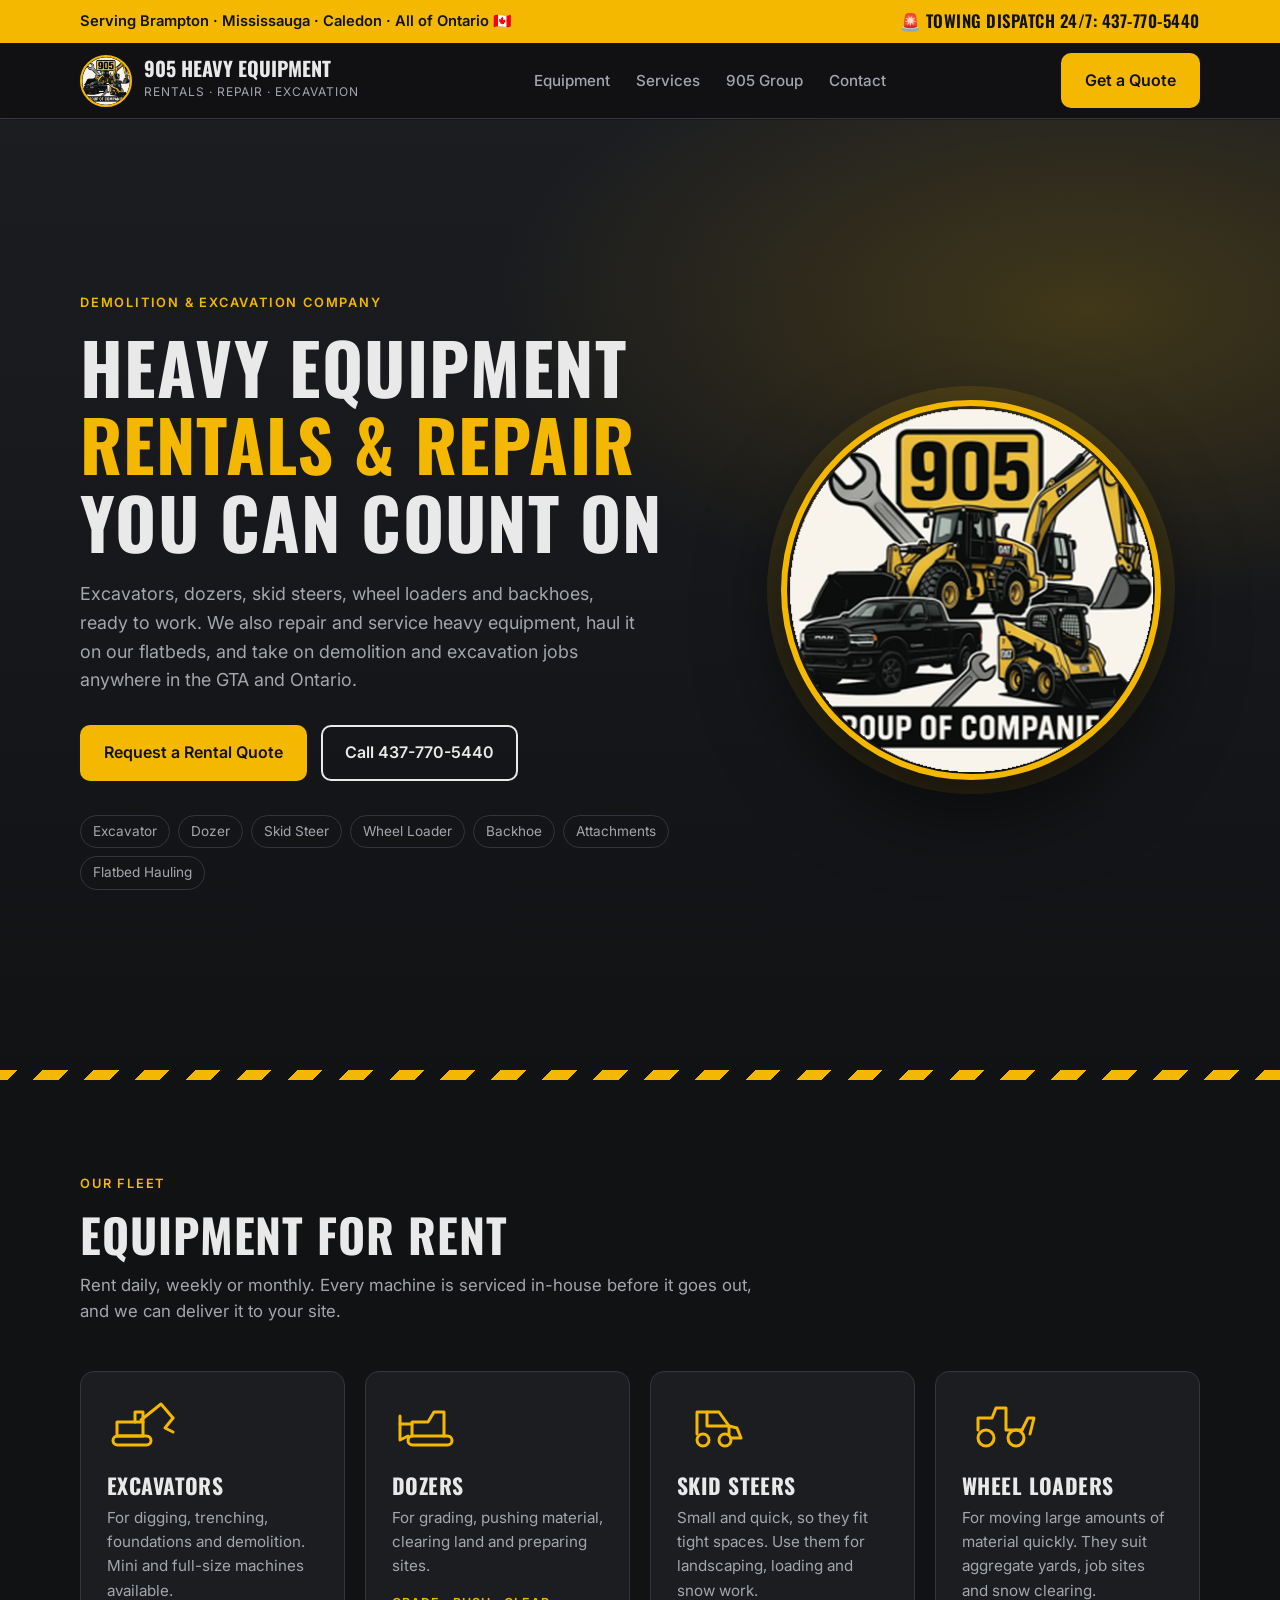
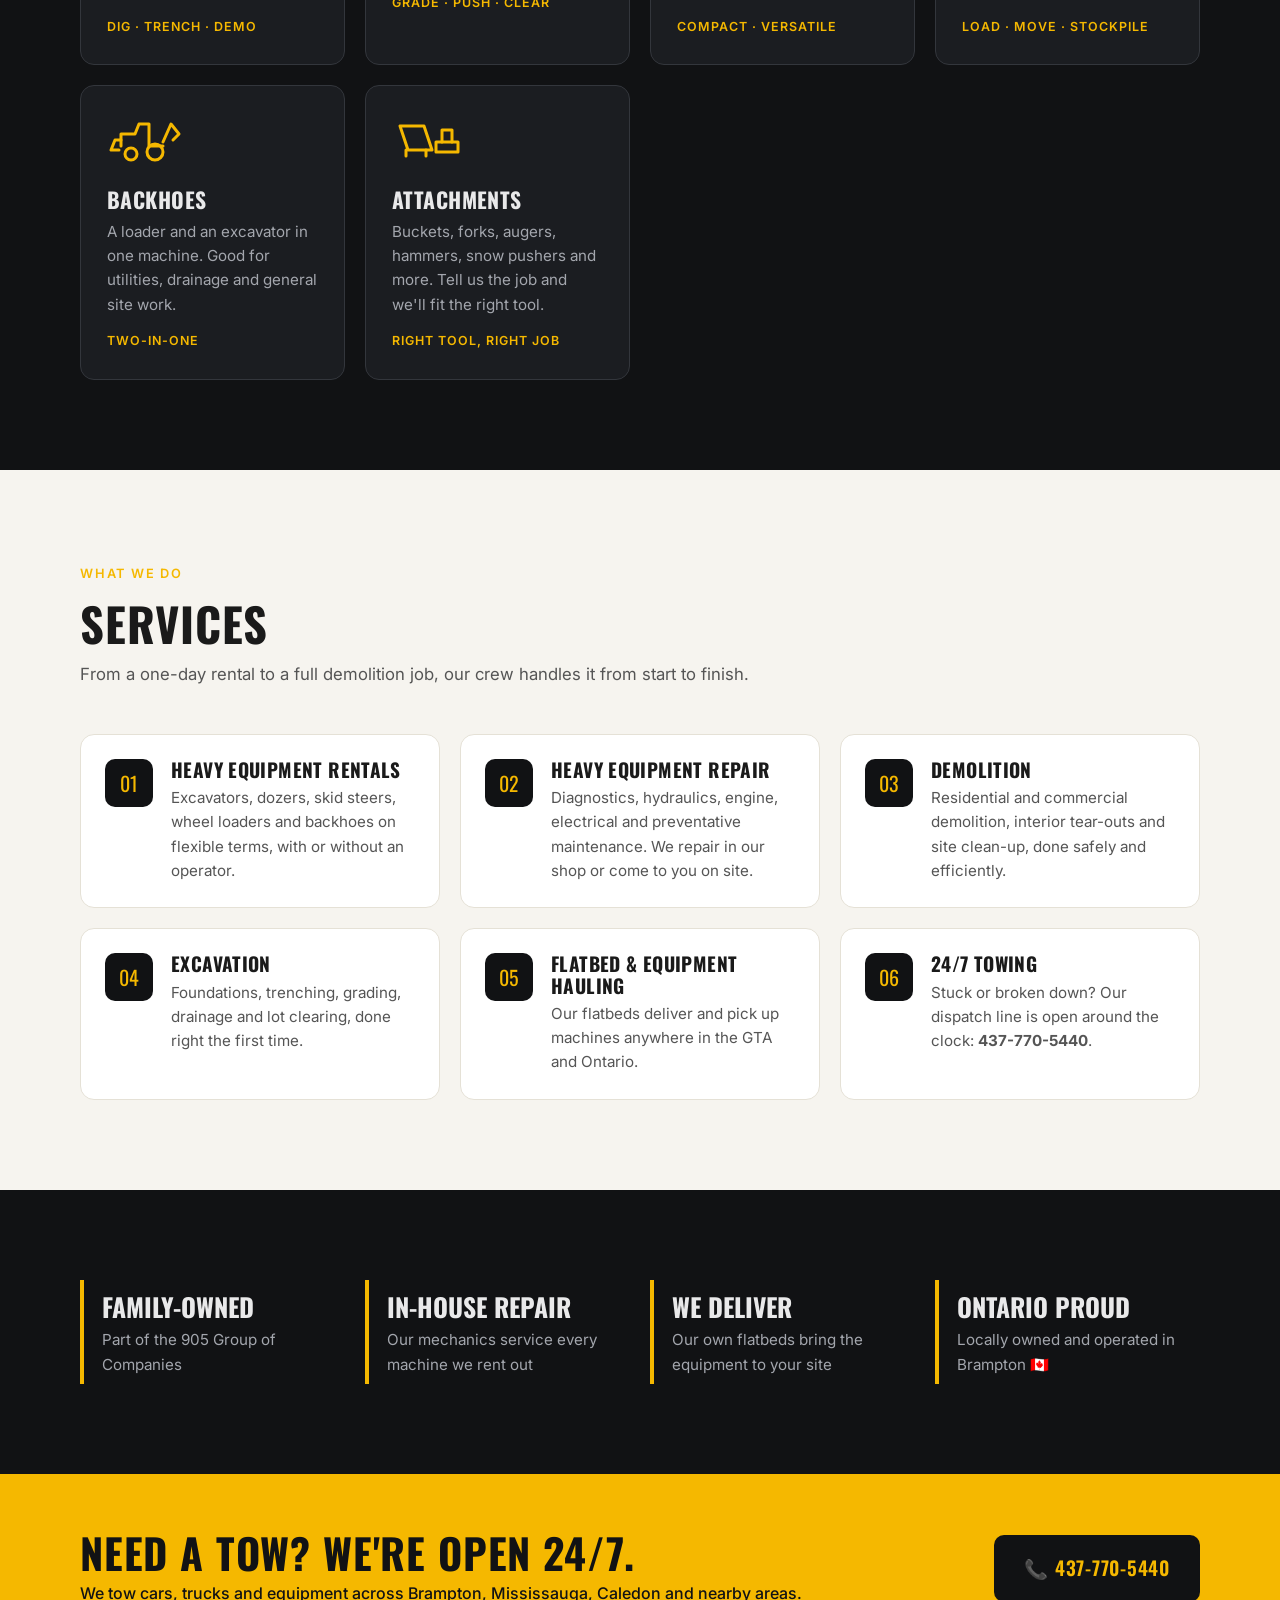
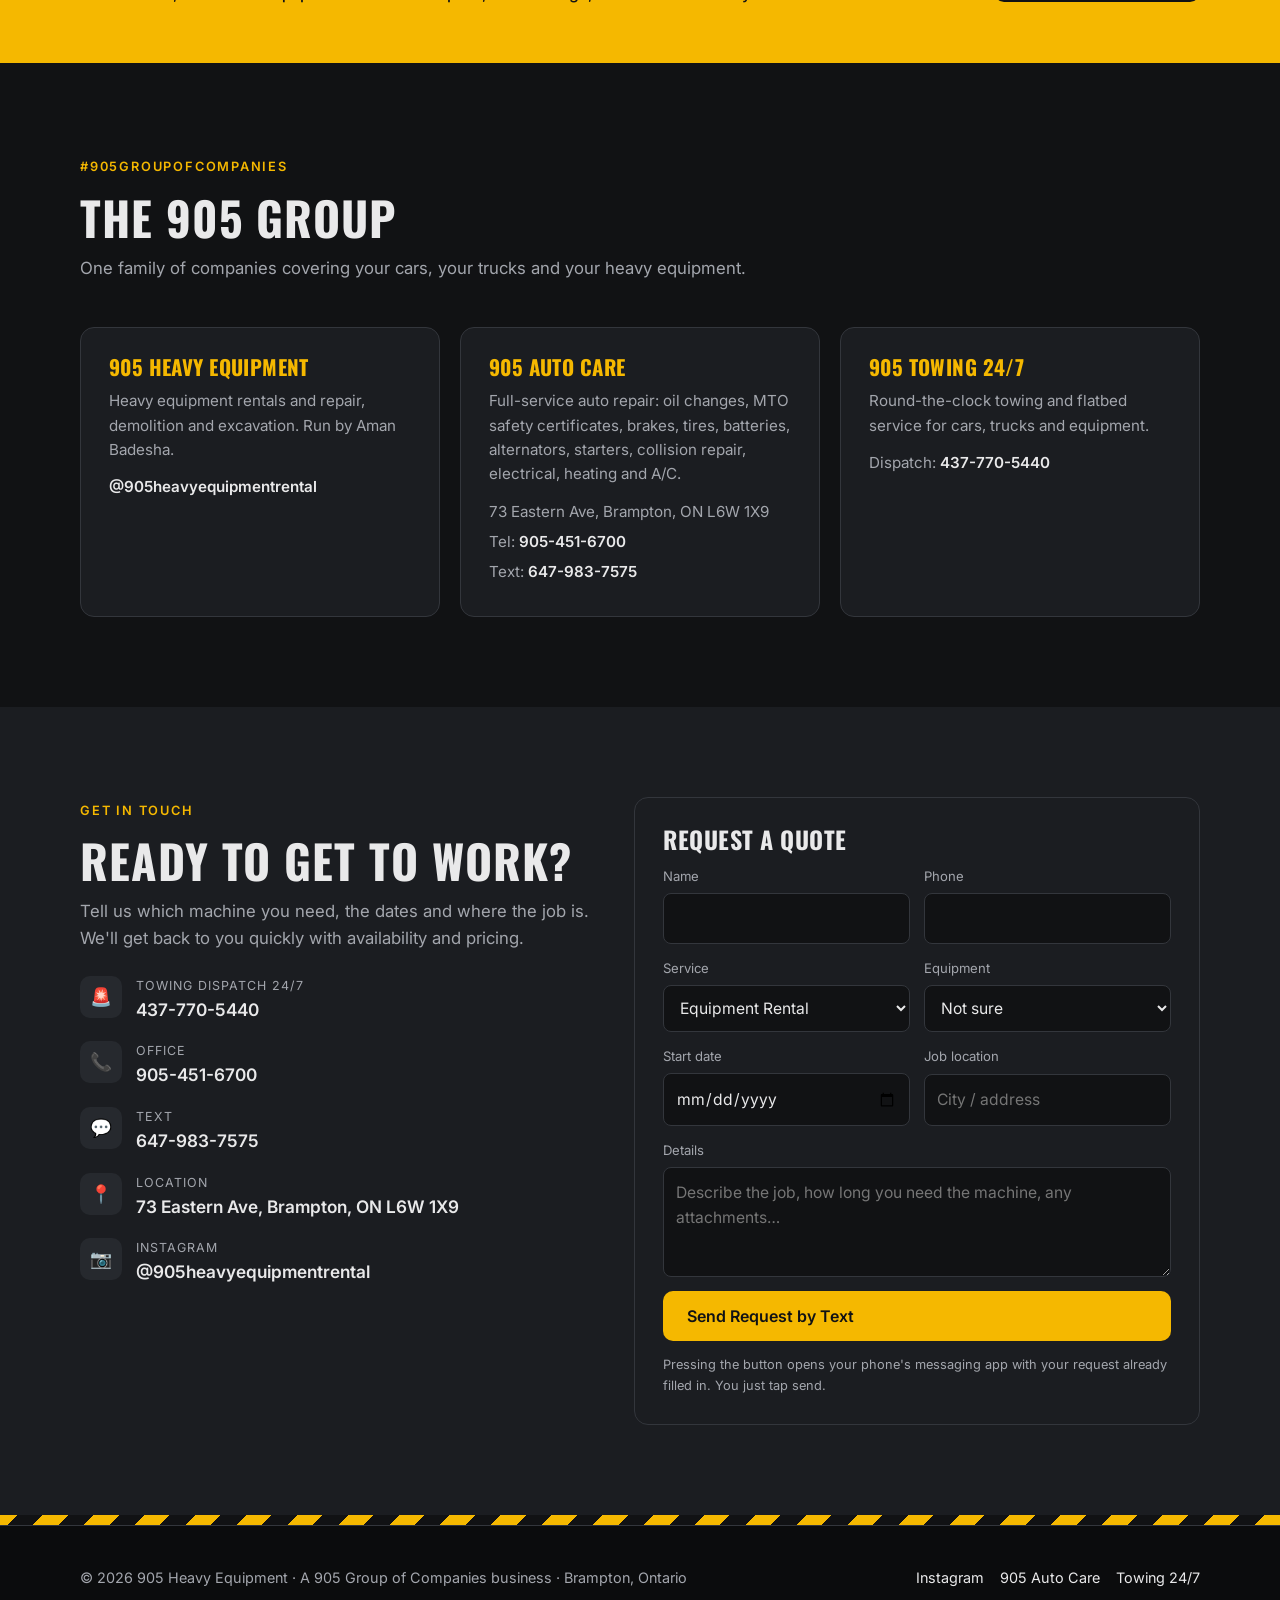
==== index.html @ f4b26231 "Add 905 Heavy Equipment website Single-page site with equipment fleet, services, 24/7 towing dispatc" ====
<!doctype html>
<html lang="en">
<head>
<meta charset="utf-8">
<meta name="viewport" content="width=device-width, initial-scale=1">
<title>905 Heavy Equipment | Rentals, Repair, Demolition & Excavation – Brampton, ON</title>
<meta name="description" content="905 Heavy Equipment – heavy equipment rentals and repair, demolition and excavation in Brampton, Mississauga, Caledon and across Ontario. Excavators, dozers, skid steers, wheel loaders, backhoes. Part of the 905 Group of Companies.">
<link rel="icon" href="logo.png">
<link rel="preconnect" href="https://fonts.googleapis.com">
<link href="https://fonts.googleapis.com/css2?family=Oswald:wght@500;700&family=Inter:wght@400;500;600&display=swap" rel="stylesheet">
<style>
  :root{
    --yellow:#f5b800; --yellow-d:#d99f00;
    --ink:#111214; --ink-2:#1b1d21; --ink-3:#26292e;
    --text:#e9e9ea; --muted:#a3a6ad; --line:#33363c;
    --paper:#f6f4ef; --paper-ink:#1a1a1a;
    --radius:10px;
  }
  *{box-sizing:border-box;margin:0;padding:0}
  html{scroll-behavior:smooth}
  body{font-family:Inter,system-ui,sans-serif;background:var(--ink);color:var(--text);line-height:1.6}
  img{max-width:100%;display:block}
  a{color:inherit}
  h1,h2,h3{font-family:Oswald,Impact,sans-serif;text-transform:uppercase;letter-spacing:.02em;line-height:1.1}
  .wrap{max-width:1160px;margin:0 auto;padding:0 20px}
  .stripe{height:10px;background:repeating-linear-gradient(-45deg,var(--yellow) 0 18px,var(--ink) 18px 36px)}

  /* top bar */
  .topbar{background:var(--yellow);color:var(--ink);font-weight:600;font-size:.92rem}
  .topbar .wrap{display:flex;justify-content:space-between;align-items:center;gap:12px;padding:8px 20px;flex-wrap:wrap}
  .topbar a{text-decoration:none}
  .topbar .tow{font-family:Oswald,sans-serif;font-size:1.05rem;letter-spacing:.03em}

  /* header */
  header{position:sticky;top:0;z-index:50;background:rgba(17,18,20,.94);backdrop-filter:blur(8px);border-bottom:1px solid var(--line)}
  header .wrap{display:flex;align-items:center;justify-content:space-between;gap:16px;padding:10px 20px}
  .brand{display:flex;align-items:center;gap:12px;text-decoration:none}
  .brand img{width:52px;height:52px;border-radius:50%;border:2px solid var(--yellow)}
  .brand b{font-family:Oswald,sans-serif;font-size:1.25rem;text-transform:uppercase;display:block;line-height:1}
  .brand small{color:var(--muted);font-size:.75rem;letter-spacing:.08em;text-transform:uppercase}
  nav ul{display:flex;gap:26px;list-style:none}
  nav a{text-decoration:none;font-weight:500;font-size:.95rem;color:var(--muted)}
  nav a:hover{color:var(--yellow)}
  .menu-btn{display:none;background:none;border:1px solid var(--line);color:var(--text);border-radius:8px;padding:8px 12px;font-size:1rem}

  .btn{display:inline-flex;align-items:center;gap:8px;padding:13px 22px;border-radius:var(--radius);font-weight:600;text-decoration:none;border:2px solid transparent;cursor:pointer;font-size:1rem;font-family:inherit}
  .btn-y{background:var(--yellow);color:var(--ink)}
  .btn-y:hover{background:var(--yellow-d)}
  .btn-o{border-color:var(--text);color:var(--text);background:transparent}
  .btn-o:hover{border-color:var(--yellow);color:var(--yellow)}

  /* hero */
  .hero{position:relative;overflow:hidden;background:
      radial-gradient(1000px 500px at 85% 20%,rgba(245,184,0,.18),transparent 60%),
      linear-gradient(180deg,var(--ink-2),var(--ink));}
  .hero .wrap{display:grid;grid-template-columns:1.15fr .85fr;gap:40px;align-items:center;padding:80px 20px 90px}
  .eyebrow{display:inline-block;color:var(--yellow);font-weight:600;letter-spacing:.14em;text-transform:uppercase;font-size:.8rem;margin-bottom:14px}
  .hero h1{font-size:clamp(2.4rem,6vw,4.4rem)}
  .hero h1 span{color:var(--yellow)}
  .hero p{color:var(--muted);font-size:1.12rem;max-width:560px;margin:20px 0 30px}
  .hero .ctas{display:flex;gap:14px;flex-wrap:wrap}
  .hero-logo{justify-self:center;width:min(380px,100%);aspect-ratio:1;border-radius:50%;border:6px solid var(--yellow);box-shadow:0 30px 80px rgba(0,0,0,.55),0 0 0 14px rgba(245,184,0,.12)}
  .chips{display:flex;flex-wrap:wrap;gap:8px;margin-top:34px}
  .chips span{border:1px solid var(--line);border-radius:999px;padding:5px 12px;font-size:.85rem;color:var(--muted)}

  section{padding:90px 0}
  .head{max-width:680px;margin-bottom:46px}
  .head h2{font-size:clamp(2rem,4vw,2.9rem)}
  .head p{color:var(--muted);margin-top:12px;font-size:1.05rem}

  /* fleet */
  .grid{display:grid;gap:20px}
  .fleet{grid-template-columns:repeat(auto-fill,minmax(250px,1fr))}
  .card{background:var(--ink-2);border:1px solid var(--line);border-radius:14px;padding:26px;transition:transform .2s,border-color .2s}
  .card:hover{transform:translateY(-4px);border-color:var(--yellow)}
  .card svg{width:76px;height:52px;margin-bottom:16px;color:var(--yellow)}
  .card h3{font-size:1.35rem;margin-bottom:8px}
  .card p{color:var(--muted);font-size:.95rem}
  .card .tag{display:inline-block;margin-top:14px;font-size:.78rem;font-weight:600;color:var(--yellow);letter-spacing:.08em;text-transform:uppercase}

  /* services (light) */
  .light{background:var(--paper);color:var(--paper-ink)}
  .light .head p{color:#555}
  .services{grid-template-columns:repeat(auto-fill,minmax(320px,1fr))}
  .svc{display:flex;gap:18px;background:#fff;border-radius:14px;padding:24px;border:1px solid #e5e1d6}
  .svc .num{flex:none;width:48px;height:48px;border-radius:10px;background:var(--ink);color:var(--yellow);display:grid;place-items:center;font-family:Oswald,sans-serif;font-size:1.25rem}
  .svc h3{font-size:1.2rem;margin-bottom:6px}
  .svc p{color:#555;font-size:.95rem}

  /* why */
  .why{grid-template-columns:repeat(4,1fr)}
  .stat{border-left:4px solid var(--yellow);padding:6px 0 6px 18px}
  .stat b{font-family:Oswald,sans-serif;font-size:1.6rem;text-transform:uppercase;display:block}
  .stat span{color:var(--muted);font-size:.95rem}

  /* towing band */
  .tow-band{background:var(--yellow);color:var(--ink);padding:56px 0}
  .tow-band .wrap{display:flex;align-items:center;justify-content:space-between;gap:24px;flex-wrap:wrap}
  .tow-band h2{font-size:clamp(1.8rem,4vw,2.6rem)}
  .tow-band p{font-weight:500;margin-top:6px}
  .tow-band .btn{background:var(--ink);color:var(--yellow);font-size:1.2rem;font-family:Oswald,sans-serif;letter-spacing:.04em;padding:16px 28px}

  /* group */
  .group{grid-template-columns:repeat(3,1fr)}
  .gcard{background:var(--ink-2);border:1px solid var(--line);border-radius:14px;padding:28px}
  .gcard h3{font-size:1.3rem;color:var(--yellow);margin-bottom:10px}
  .gcard p,.gcard li{color:var(--muted);font-size:.95rem}
  .gcard ul{list-style:none;margin-top:10px}
  .gcard li{padding:3px 0}
  .gcard a{color:var(--text);text-decoration:none;font-weight:600}
  .gcard a:hover{color:var(--yellow)}

  /* contact */
  .contact{grid-template-columns:1fr 1.1fr;gap:40px}
  .info-list{list-style:none;display:grid;gap:18px;margin-top:10px}
  .info-list li{display:flex;gap:14px;align-items:flex-start}
  .info-list .ic{flex:none;width:42px;height:42px;border-radius:10px;background:var(--ink-3);display:grid;place-items:center;color:var(--yellow);font-size:1.1rem}
  .info-list small{display:block;color:var(--muted);font-size:.78rem;letter-spacing:.08em;text-transform:uppercase}
  .info-list a{text-decoration:none;font-weight:600;font-size:1.08rem}
  .info-list a:hover{color:var(--yellow)}
  form{background:var(--ink-2);border:1px solid var(--line);border-radius:14px;padding:28px;display:grid;gap:14px}
  form h3{font-size:1.5rem}
  .row{display:grid;grid-template-columns:1fr 1fr;gap:14px}
  label{font-size:.82rem;color:var(--muted);display:grid;gap:6px}
  input,select,textarea{width:100%;background:var(--ink);border:1px solid var(--line);border-radius:8px;padding:12px;color:var(--text);font:inherit;font-size:.98rem}
  input:focus,select:focus,textarea:focus{outline:2px solid var(--yellow);border-color:transparent}
  textarea{min-height:110px;resize:vertical}
  .fine{font-size:.8rem;color:var(--muted)}

  footer{background:#0b0c0d;border-top:1px solid var(--line);padding:40px 0 30px;color:var(--muted);font-size:.9rem}
  footer .wrap{display:flex;justify-content:space-between;align-items:center;gap:20px;flex-wrap:wrap}
  footer .soc{display:flex;gap:16px}
  footer .soc a{text-decoration:none;color:var(--text)}
  footer .soc a:hover{color:var(--yellow)}

  /* sticky mobile call bar */
  .callbar{display:none;position:fixed;left:0;right:0;bottom:0;z-index:60;background:var(--ink);border-top:2px solid var(--yellow)}
  .callbar a{flex:1;text-align:center;padding:14px 6px;text-decoration:none;font-weight:700;font-size:.95rem}
  .callbar a:first-child{background:var(--yellow);color:var(--ink)}

  @media (max-width:900px){
    .hero .wrap{grid-template-columns:1fr;padding:56px 20px 64px}
    .hero-logo{width:240px;order:-1}
    .why{grid-template-columns:1fr 1fr;gap:28px}
    .group,.contact{grid-template-columns:1fr}
    nav{display:none;position:absolute;top:100%;left:0;right:0;background:var(--ink);border-bottom:1px solid var(--line)}
    nav.open{display:block}
    nav ul{flex-direction:column;gap:0;padding:8px 20px}
    nav li a{display:block;padding:12px 0;border-bottom:1px solid var(--line)}
    .menu-btn{display:block}
    .header-cta{display:none}
    .callbar{display:flex}
    body{padding-bottom:52px}
  }
  @media (max-width:560px){
    .row{grid-template-columns:1fr}
    .services{grid-template-columns:1fr}
    .topbar .hide-sm{display:none}
    section{padding:64px 0}
  }
</style>
</head>
<body>

<div class="topbar">
  <div class="wrap">
    <span class="hide-sm">Serving Brampton · Mississauga · Caledon · All of Ontario 🇨🇦</span>
    <a class="tow" href="tel:+14377705440">🚨 TOWING DISPATCH 24/7: 437-770-5440</a>
  </div>
</div>

<header>
  <div class="wrap">
    <a class="brand" href="#top">
      <img src="logo.png" alt="905 Group of Companies logo">
      <span><b>905 Heavy Equipment</b><small>Rentals · Repair · Excavation</small></span>
    </a>
    <nav id="nav">
      <ul>
        <li><a href="#fleet">Equipment</a></li>
        <li><a href="#services">Services</a></li>
        <li><a href="#group">905 Group</a></li>
        <li><a href="#contact">Contact</a></li>
      </ul>
    </nav>
    <a class="btn btn-y header-cta" href="#contact">Get a Quote</a>
    <button class="menu-btn" aria-label="Menu" onclick="document.getElementById('nav').classList.toggle('open')">☰</button>
  </div>
</header>

<main id="top">
  <section class="hero">
    <div class="wrap">
      <div>
        <span class="eyebrow">Demolition &amp; Excavation Company</span>
        <h1>Heavy Equipment <span>Rentals &amp; Repair</span> You Can Count On</h1>
        <p>Excavators, dozers, skid steers, wheel loaders and backhoes, ready to work. We also repair and service heavy equipment, haul it on our flatbeds, and take on demolition and excavation jobs anywhere in the GTA and Ontario.</p>
        <div class="ctas">
          <a class="btn btn-y" href="#contact">Request a Rental Quote</a>
          <a class="btn btn-o" href="tel:+14377705440">Call 437-770-5440</a>
        </div>
        <div class="chips">
          <span>Excavator</span><span>Dozer</span><span>Skid Steer</span><span>Wheel Loader</span><span>Backhoe</span><span>Attachments</span><span>Flatbed Hauling</span>
        </div>
      </div>
      <img class="hero-logo" src="logo.png" alt="905 Group of Companies">
    </div>
  </section>
  <div class="stripe"></div>

  <section id="fleet">
    <div class="wrap">
      <div class="head">
        <span class="eyebrow">Our Fleet</span>
        <h2>Equipment for Rent</h2>
        <p>Rent daily, weekly or monthly. Every machine is serviced in-house before it goes out, and we can deliver it to your site.</p>
      </div>
      <div class="grid fleet">
        <div class="card">
          <svg viewBox="0 0 76 52" fill="none" stroke="currentColor" stroke-width="3" stroke-linejoin="round" stroke-linecap="round"><rect x="6" y="38" width="38" height="9" rx="4.5"/><rect x="10" y="24" width="26" height="14"/><path d="M28 24V14h8v10"/><path d="M34 22 54 6l12 14"/><path d="M66 20l-8 10 8 4"/></svg>
          <h3>Excavators</h3>
          <p>For digging, trenching, foundations and demolition. Mini and full-size machines available.</p>
          <span class="tag">Dig · Trench · Demo</span>
        </div>
        <div class="card">
          <svg viewBox="0 0 76 52" fill="none" stroke="currentColor" stroke-width="3" stroke-linejoin="round" stroke-linecap="round"><rect x="16" y="38" width="44" height="9" rx="4.5"/><path d="M20 38V24h16l6-10h10v24"/><path d="M8 18v24l8-4"/><path d="M8 26h12"/></svg>
          <h3>Dozers</h3>
          <p>For grading, pushing material, clearing land and preparing sites.</p>
          <span class="tag">Grade · Push · Clear</span>
        </div>
        <div class="card">
          <svg viewBox="0 0 76 52" fill="none" stroke="currentColor" stroke-width="3" stroke-linejoin="round" stroke-linecap="round"><circle cx="26" cy="42" r="6"/><circle cx="48" cy="42" r="6"/><path d="M20 36V14h22l10 14v8"/><path d="M30 14v14h22"/><path d="M52 28l8 2 4 10H54"/></svg>
          <h3>Skid Steers</h3>
          <p>Small and quick, so they fit tight spaces. Use them for landscaping, loading and snow work.</p>
          <span class="tag">Compact · Versatile</span>
        </div>
        <div class="card">
          <svg viewBox="0 0 76 52" fill="none" stroke="currentColor" stroke-width="3" stroke-linejoin="round" stroke-linecap="round"><circle cx="24" cy="40" r="8"/><circle cx="54" cy="40" r="8"/><path d="M16 32V20h14l4-10h10v22h16"/><path d="M60 32 66 20h6l-4 16"/></svg>
          <h3>Wheel Loaders</h3>
          <p>For moving large amounts of material quickly. They suit aggregate yards, job sites and snow clearing.</p>
          <span class="tag">Load · Move · Stockpile</span>
        </div>
        <div class="card">
          <svg viewBox="0 0 76 52" fill="none" stroke="currentColor" stroke-width="3" stroke-linejoin="round" stroke-linecap="round"><circle cx="24" cy="42" r="6"/><circle cx="48" cy="40" r="8"/><path d="M14 34V22h14l4-10h10v22h14"/><path d="M14 28H8l-4 10h8"/><path d="M56 30l8-18 8 10-6 6"/></svg>
          <h3>Backhoes</h3>
          <p>A loader and an excavator in one machine. Good for utilities, drainage and general site work.</p>
          <span class="tag">Two-in-One</span>
        </div>
        <div class="card">
          <svg viewBox="0 0 76 52" fill="none" stroke="currentColor" stroke-width="3" stroke-linejoin="round" stroke-linecap="round"><path d="M8 14h24l8 24H16z"/><path d="M44 30h22v10H44z"/><path d="M50 30V18h10v12"/><path d="M14 38v6M34 38v6"/></svg>
          <h3>Attachments</h3>
          <p>Buckets, forks, augers, hammers, snow pushers and more. Tell us the job and we'll fit the right tool.</p>
          <span class="tag">Right Tool, Right Job</span>
        </div>
      </div>
    </div>
  </section>

  <section id="services" class="light">
    <div class="wrap">
      <div class="head">
        <span class="eyebrow">What We Do</span>
        <h2>Services</h2>
        <p>From a one-day rental to a full demolition job, our crew handles it from start to finish.</p>
      </div>
      <div class="grid services">
        <div class="svc"><div class="num">01</div><div><h3>Heavy Equipment Rentals</h3><p>Excavators, dozers, skid steers, wheel loaders and backhoes on flexible terms, with or without an operator.</p></div></div>
        <div class="svc"><div class="num">02</div><div><h3>Heavy Equipment Repair</h3><p>Diagnostics, hydraulics, engine, electrical and preventative maintenance. We repair in our shop or come to you on site.</p></div></div>
        <div class="svc"><div class="num">03</div><div><h3>Demolition</h3><p>Residential and commercial demolition, interior tear-outs and site clean-up, done safely and efficiently.</p></div></div>
        <div class="svc"><div class="num">04</div><div><h3>Excavation</h3><p>Foundations, trenching, grading, drainage and lot clearing, done right the first time.</p></div></div>
        <div class="svc"><div class="num">05</div><div><h3>Flatbed &amp; Equipment Hauling</h3><p>Our flatbeds deliver and pick up machines anywhere in the GTA and Ontario.</p></div></div>
        <div class="svc"><div class="num">06</div><div><h3>24/7 Towing</h3><p>Stuck or broken down? Our dispatch line is open around the clock: <b>437-770-5440</b>.</p></div></div>
      </div>
    </div>
  </section>

  <section>
    <div class="wrap">
      <div class="grid why">
        <div class="stat"><b>Family-Owned</b><span>Part of the 905 Group of Companies</span></div>
        <div class="stat"><b>In-House Repair</b><span>Our mechanics service every machine we rent out</span></div>
        <div class="stat"><b>We Deliver</b><span>Our own flatbeds bring the equipment to your site</span></div>
        <div class="stat"><b>Ontario Proud</b><span>Locally owned and operated in Brampton 🇨🇦</span></div>
      </div>
    </div>
  </section>

  <div class="tow-band">
    <div class="wrap">
      <div>
        <h2>Need a Tow? We're Open 24/7.</h2>
        <p>We tow cars, trucks and equipment across Brampton, Mississauga, Caledon and nearby areas.</p>
      </div>
      <a class="btn" href="tel:+14377705440">📞 437-770-5440</a>
    </div>
  </div>

  <section id="group">
    <div class="wrap">
      <div class="head">
        <span class="eyebrow">#905GroupOfCompanies</span>
        <h2>The 905 Group</h2>
        <p>One family of companies covering your cars, your trucks and your heavy equipment.</p>
      </div>
      <div class="grid group">
        <div class="gcard">
          <h3>905 Heavy Equipment</h3>
          <p>Heavy equipment rentals and repair, demolition and excavation. Run by Aman Badesha.</p>
          <ul><li><a href="https://www.instagram.com/905heavyequipmentrental/" target="_blank" rel="noopener">@905heavyequipmentrental</a></li></ul>
        </div>
        <div class="gcard">
          <h3>905 Auto Care</h3>
          <p>Full-service auto repair: oil changes, MTO safety certificates, brakes, tires, batteries, alternators, starters, collision repair, electrical, heating and A/C.</p>
          <ul>
            <li>73 Eastern Ave, Brampton, ON L6W 1X9</li>
            <li>Tel: <a href="tel:+19054516700">905-451-6700</a></li>
            <li>Text: <a href="sms:+16479837575">647-983-7575</a></li>
          </ul>
        </div>
        <div class="gcard">
          <h3>905 Towing 24/7</h3>
          <p>Round-the-clock towing and flatbed service for cars, trucks and equipment.</p>
          <ul><li>Dispatch: <a href="tel:+14377705440">437-770-5440</a></li></ul>
        </div>
      </div>
    </div>
  </section>

  <section id="contact" style="background:var(--ink-2)">
    <div class="wrap grid contact">
      <div>
        <div class="head" style="margin-bottom:24px">
          <span class="eyebrow">Get In Touch</span>
          <h2>Ready to Get to Work?</h2>
          <p>Tell us which machine you need, the dates and where the job is. We'll get back to you quickly with availability and pricing.</p>
        </div>
        <ul class="info-list">
          <li><span class="ic">🚨</span><div><small>Towing Dispatch 24/7</small><a href="tel:+14377705440">437-770-5440</a></div></li>
          <li><span class="ic">📞</span><div><small>Office</small><a href="tel:+19054516700">905-451-6700</a></div></li>
          <li><span class="ic">💬</span><div><small>Text</small><a href="sms:+16479837575">647-983-7575</a></div></li>
          <li><span class="ic">📍</span><div><small>Location</small><a href="https://maps.google.com/?q=73+Eastern+Ave+Brampton+ON+L6W+1X9" target="_blank" rel="noopener">73 Eastern Ave, Brampton, ON L6W 1X9</a></div></li>
          <li><span class="ic">📷</span><div><small>Instagram</small><a href="https://www.instagram.com/905heavyequipmentrental/" target="_blank" rel="noopener">@905heavyequipmentrental</a></div></li>
        </ul>
      </div>

      <form id="quote">
        <h3>Request a Quote</h3>
        <div class="row">
          <label>Name<input name="name" required></label>
          <label>Phone<input name="phone" type="tel" required></label>
        </div>
        <div class="row">
          <label>Service
            <select name="service">
              <option>Equipment Rental</option>
              <option>Equipment Repair</option>
              <option>Demolition</option>
              <option>Excavation</option>
              <option>Flatbed / Hauling</option>
              <option>Towing</option>
            </select>
          </label>
          <label>Equipment
            <select name="equipment">
              <option>Not sure</option>
              <option>Excavator</option>
              <option>Dozer</option>
              <option>Skid Steer</option>
              <option>Wheel Loader</option>
              <option>Backhoe</option>
            </select>
          </label>
        </div>
        <div class="row">
          <label>Start date<input name="date" type="date"></label>
          <label>Job location<input name="location" placeholder="City / address"></label>
        </div>
        <label>Details<textarea name="details" placeholder="Describe the job, how long you need the machine, any attachments…"></textarea></label>
        <button class="btn btn-y" type="submit">Send Request by Text</button>
        <p class="fine">Pressing the button opens your phone's messaging app with your request already filled in. You just tap send.</p>
      </form>
    </div>
  </section>
</main>

<div class="stripe"></div>
<footer>
  <div class="wrap">
    <div>© <span id="yr"></span> 905 Heavy Equipment · A 905 Group of Companies business · Brampton, Ontario</div>
    <div class="soc">
      <a href="https://www.instagram.com/905heavyequipmentrental/" target="_blank" rel="noopener">Instagram</a>
      <a href="https://www.instagram.com/905autocare/" target="_blank" rel="noopener">905 Auto Care</a>
      <a href="tel:+14377705440">Towing 24/7</a>
    </div>
  </div>
</footer>

<div class="callbar">
  <a href="tel:+14377705440">📞 Call Dispatch</a>
  <a href="#contact">Get a Quote</a>
</div>

<script>
  // Number that receives quote requests by text message.
  const QUOTE_SMS_NUMBER = '+16479837575';

  document.getElementById('yr').textContent = new Date().getFullYear();
  document.querySelectorAll('#nav a').forEach(a => a.addEventListener('click', () => document.getElementById('nav').classList.remove('open')));

  document.getElementById('quote').addEventListener('submit', e => {
    e.preventDefault();
    const f = Object.fromEntries(new FormData(e.target));
    const msg = `905 Heavy Equipment quote request
Name: ${f.name}
Phone: ${f.phone}
Service: ${f.service}
Equipment: ${f.equipment}
Start: ${f.date || 'TBD'}
Location: ${f.location || 'TBD'}
Details: ${f.details || '-'}`;
    const sep = /iPhone|iPad|Mac/.test(navigator.userAgent) ? '&' : '?';
    window.location.href = `sms:${QUOTE_SMS_NUMBER}${sep}body=${encodeURIComponent(msg)}`;
  });
</script>
</body>
</html>
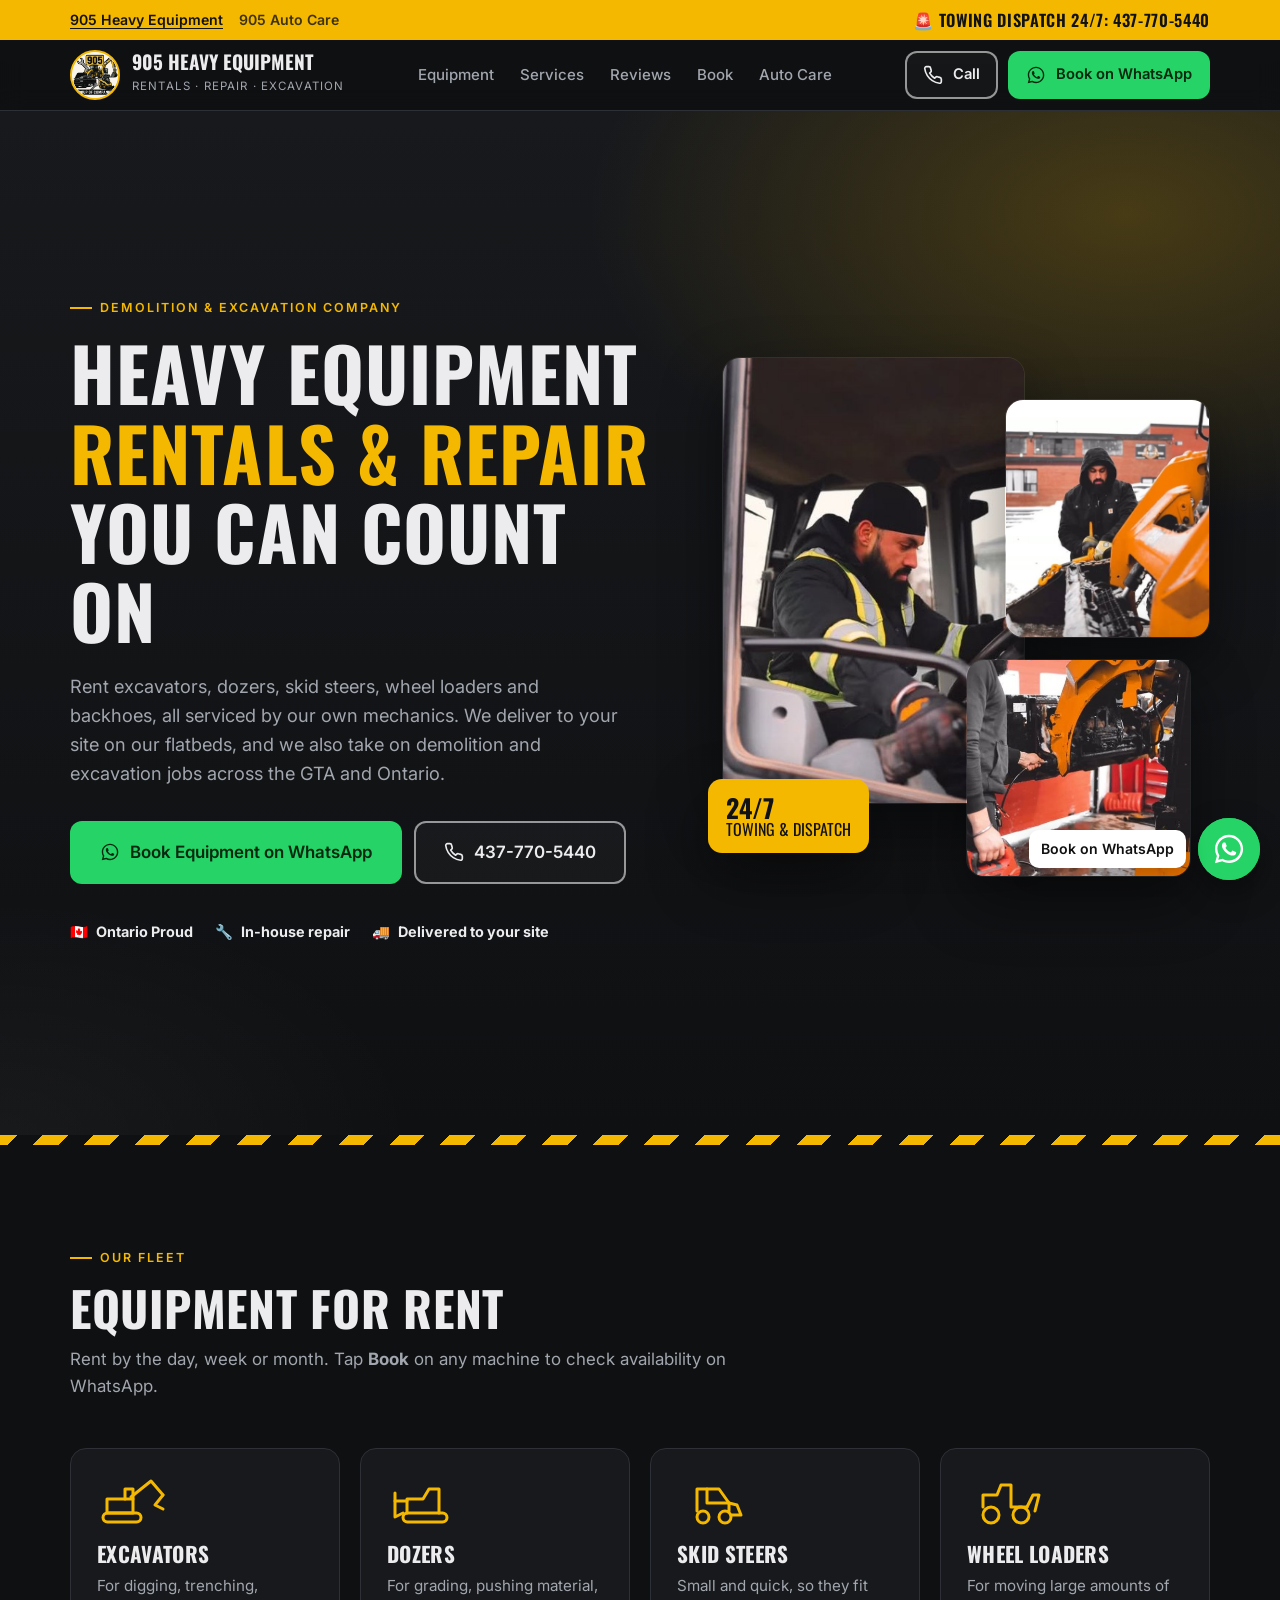
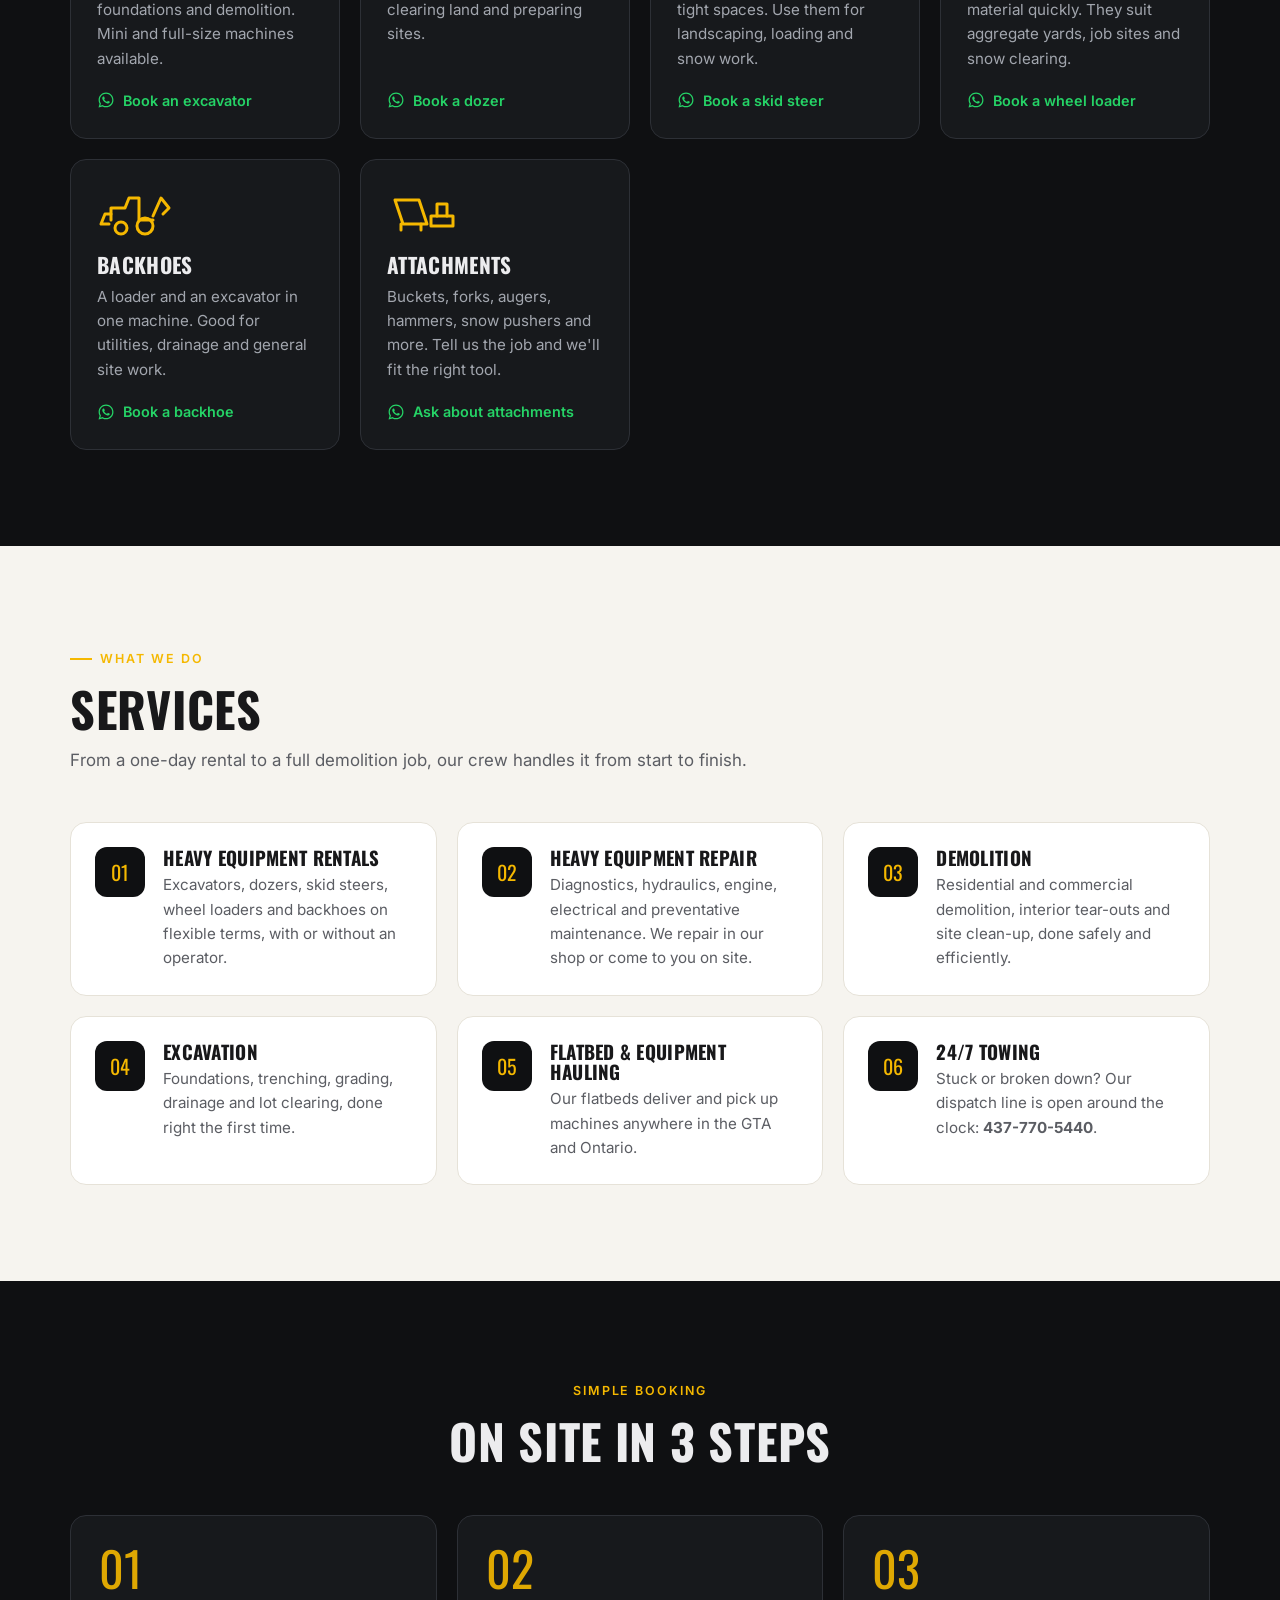
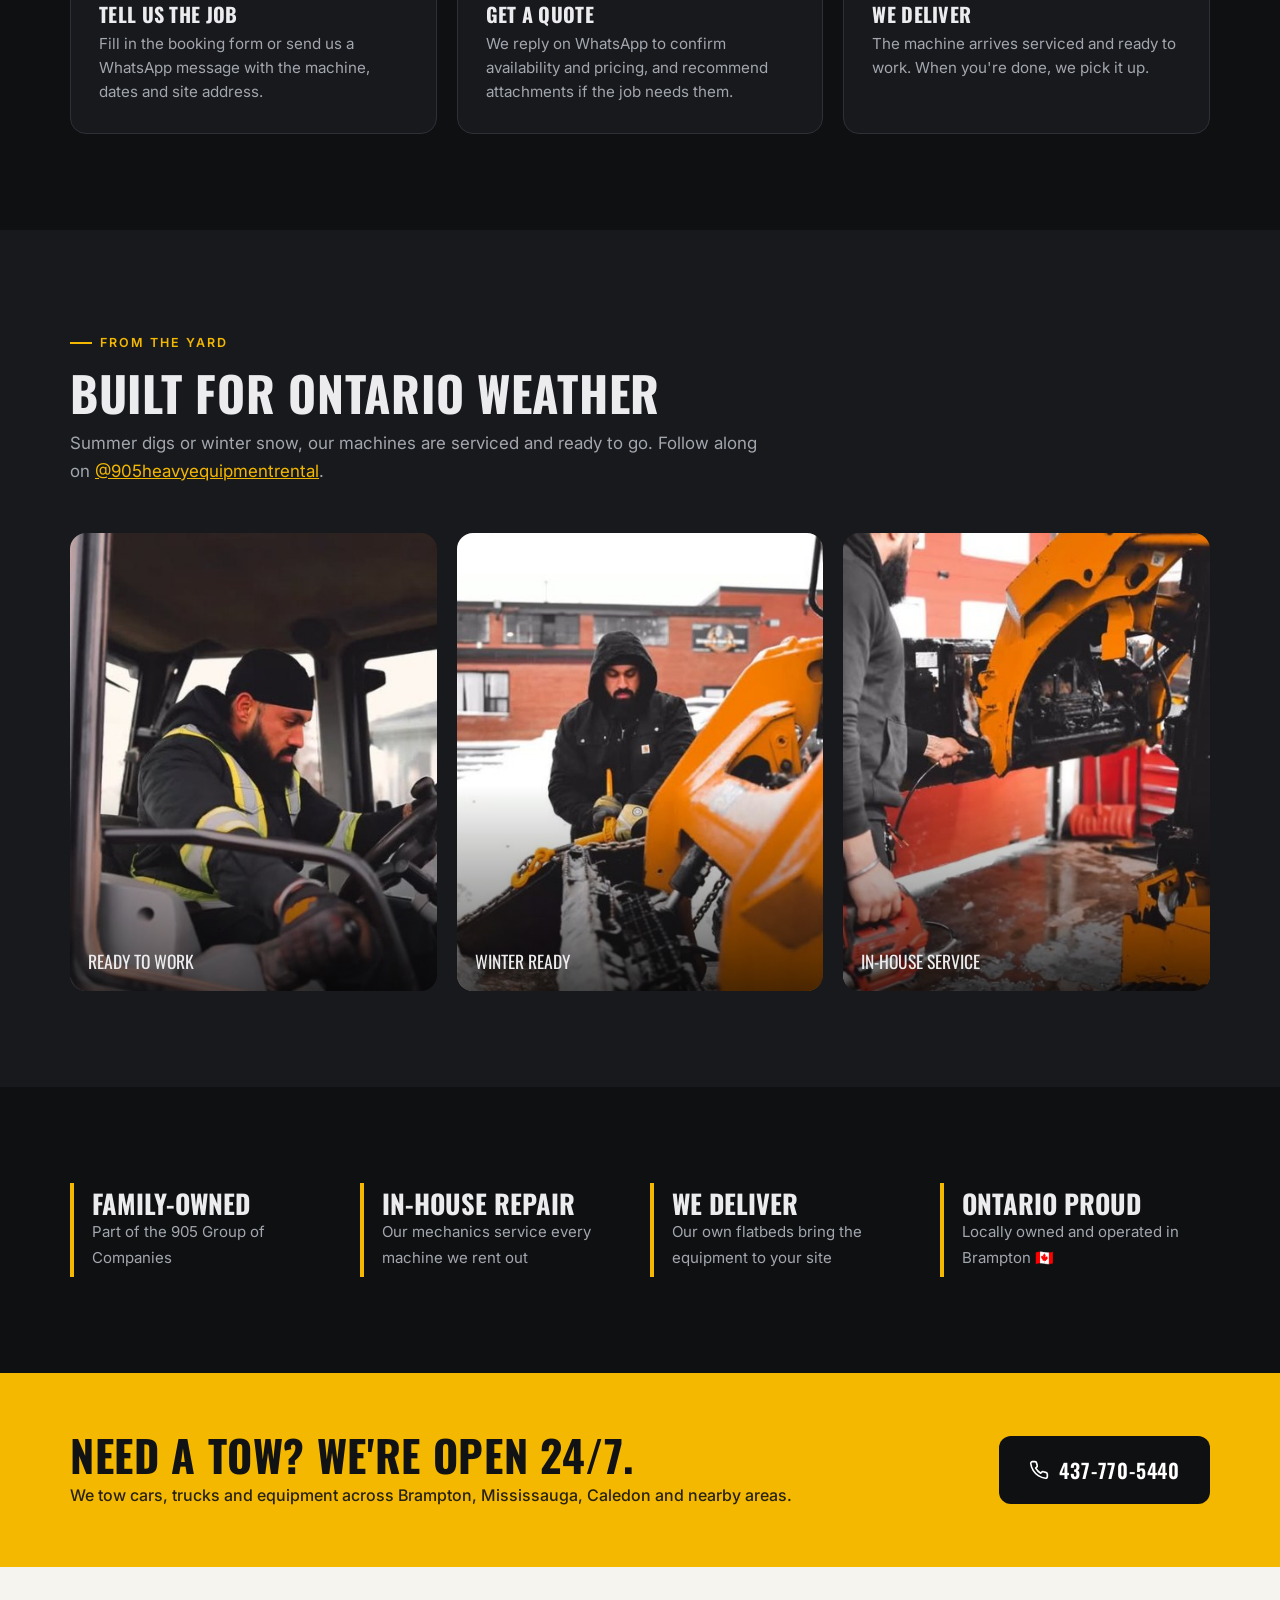
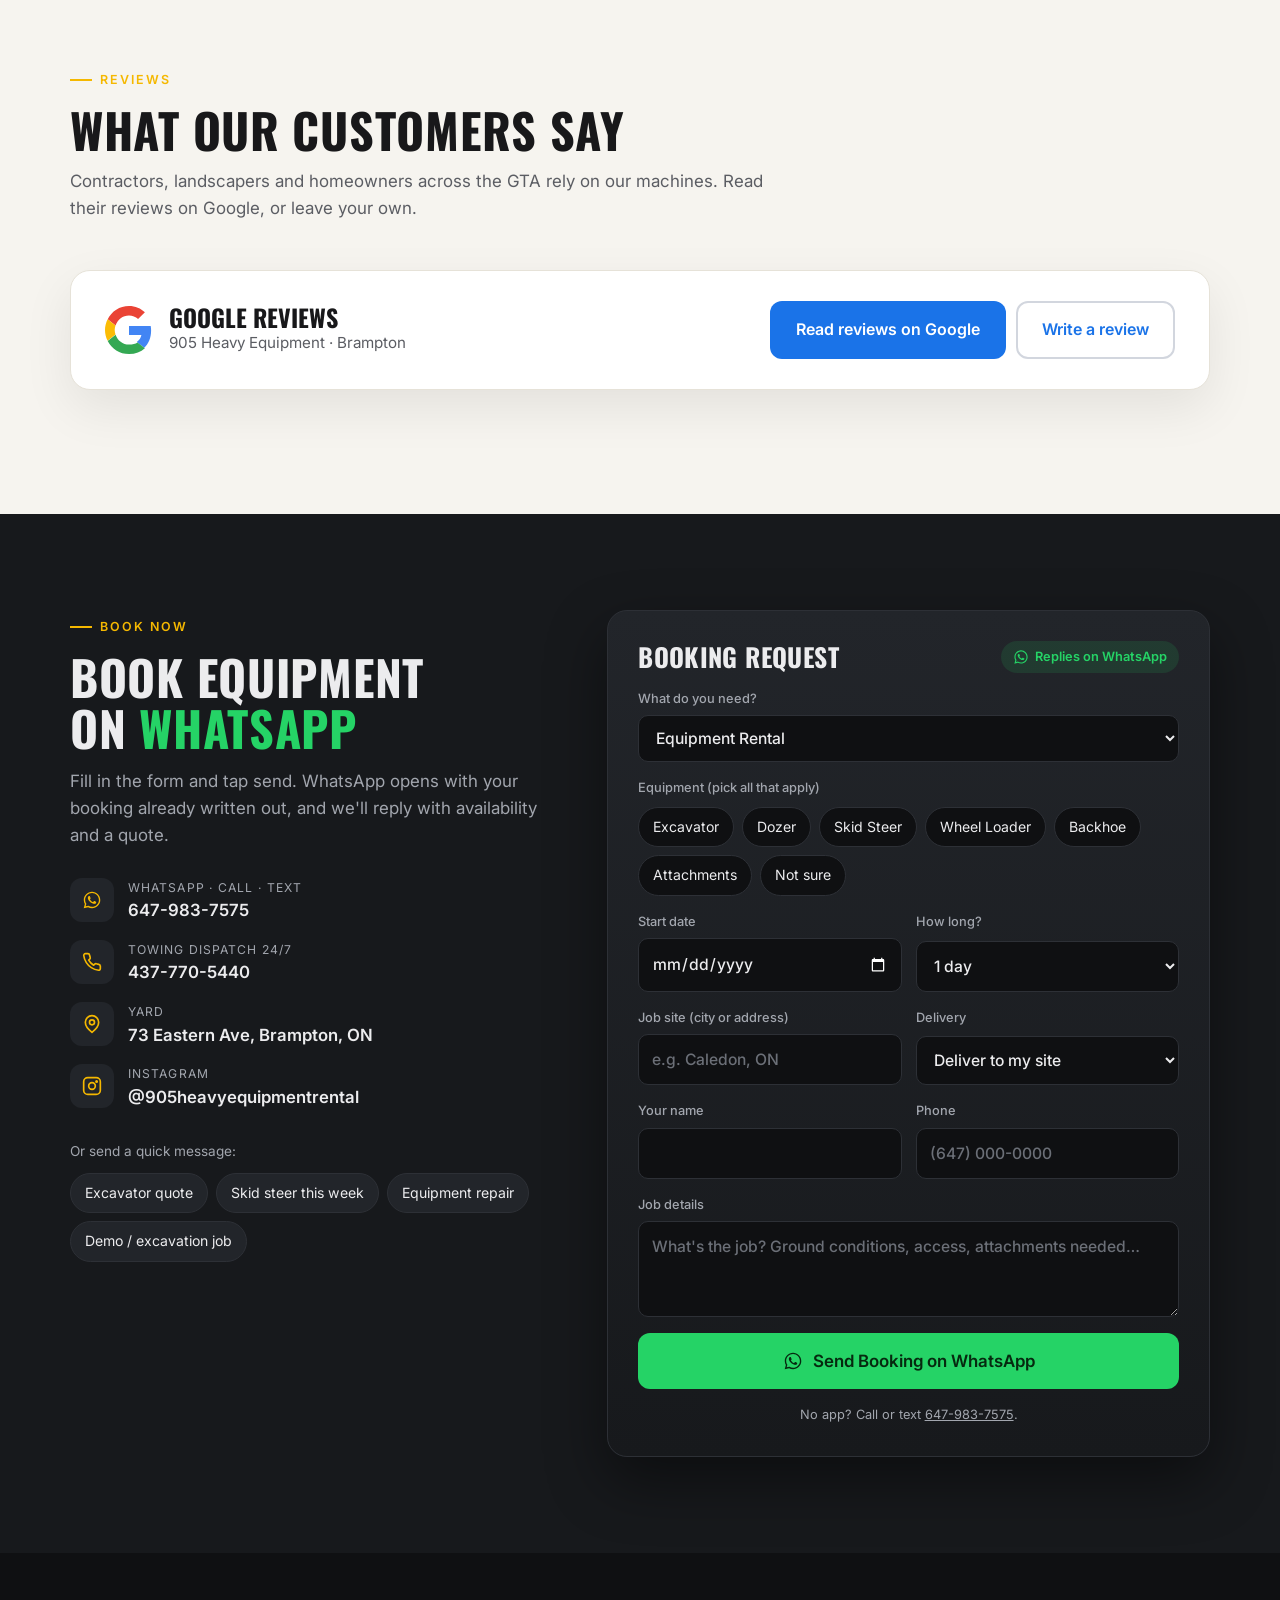
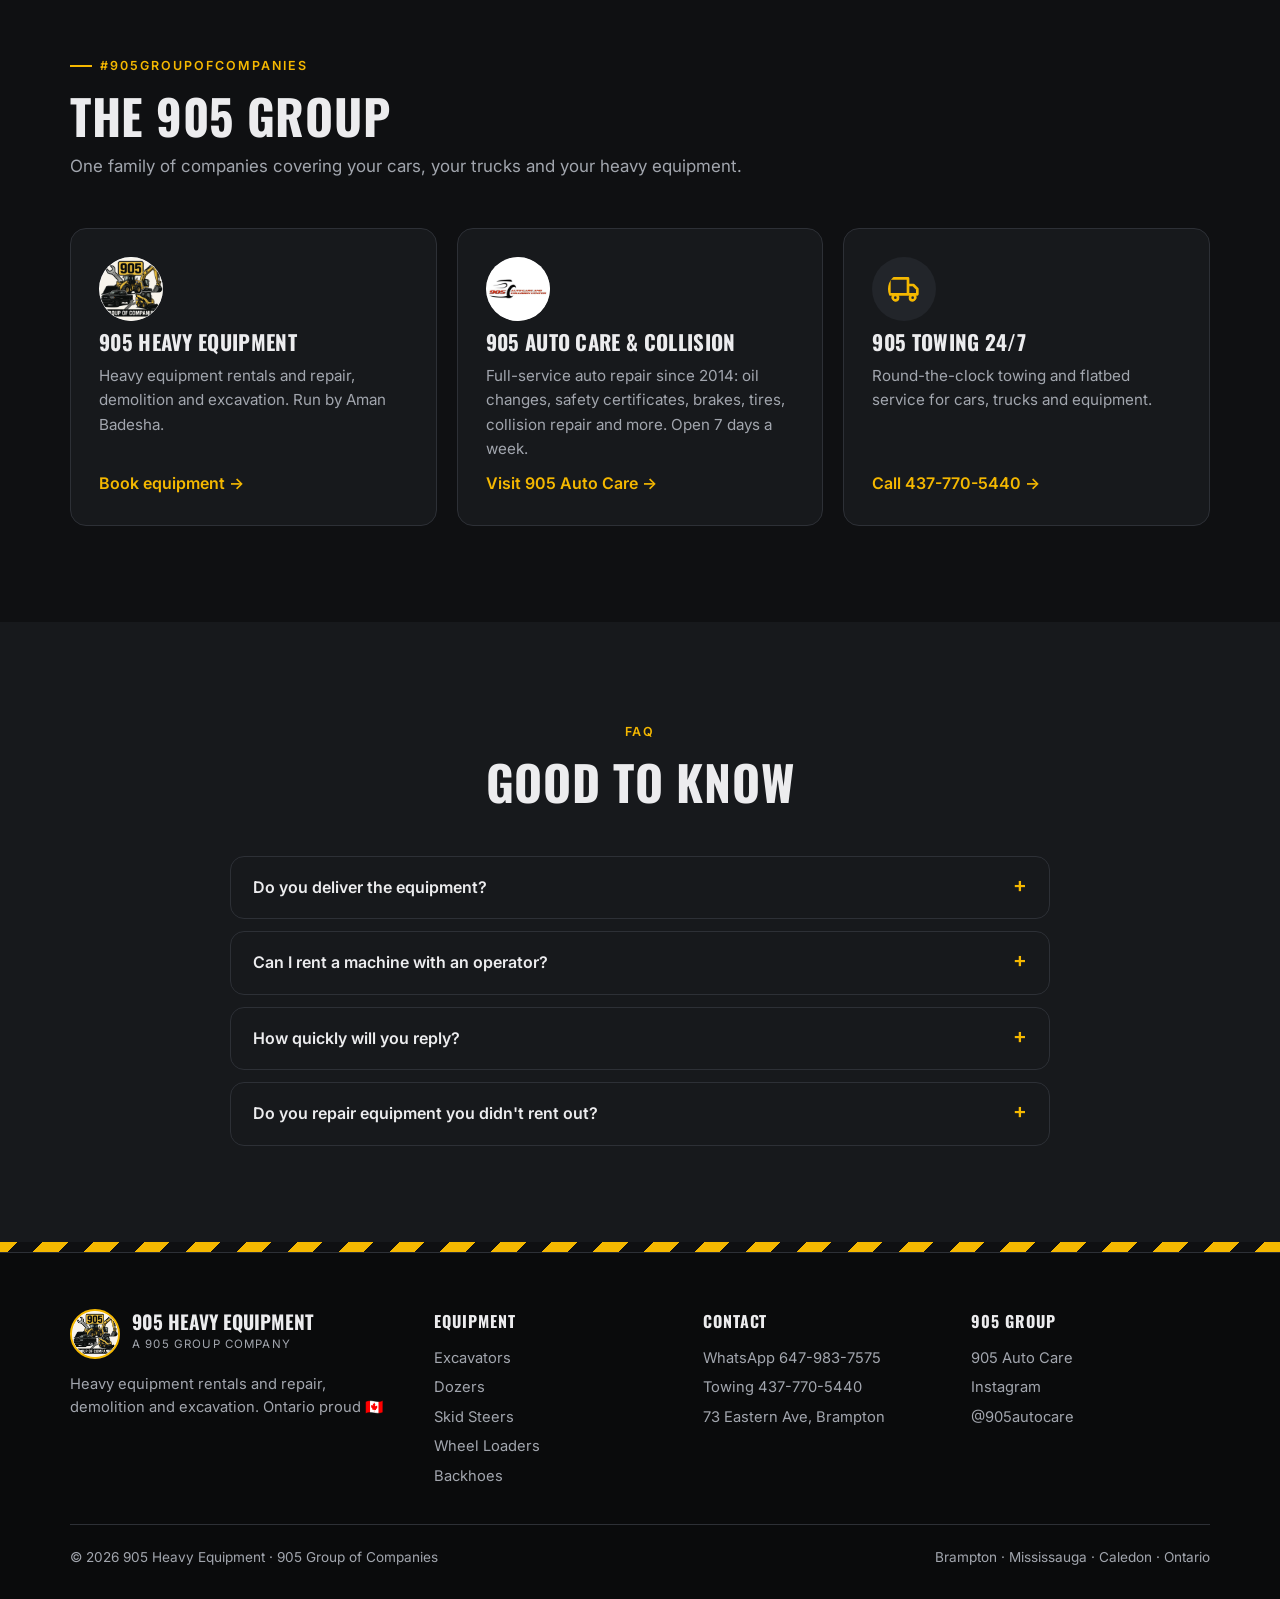
==== commit 9a06a9b8: "Add WhatsApp booking, Google reviews section and 905 Auto Care page - WhatsApp booking forms that pr" ====
--- a/index.html
+++ b/index.html
@@ -2,425 +2,399 @@
 <html lang="en">
 <head>
 <meta charset="utf-8">
-<meta name="viewport" content="width=device-width, initial-scale=1">
-<title>905 Heavy Equipment | Rentals, Repair, Demolition & Excavation – Brampton, ON</title>
-<meta name="description" content="905 Heavy Equipment – heavy equipment rentals and repair, demolition and excavation in Brampton, Mississauga, Caledon and across Ontario. Excavators, dozers, skid steers, wheel loaders, backhoes. Part of the 905 Group of Companies.">
-<link rel="icon" href="logo.png">
+<meta name="viewport" content="width=device-width, initial-scale=1, viewport-fit=cover">
+<title>905 Heavy Equipment | Equipment Rentals, Repair, Demolition &amp; Excavation – Brampton, ON</title>
+<meta name="description" content="Rent excavators, dozers, skid steers, wheel loaders and backhoes in Brampton, Mississauga, Caledon and across Ontario. Heavy equipment repair, demolition, excavation, flatbed hauling and 24/7 towing. Book on WhatsApp.">
+<meta name="theme-color" content="#0f1012">
+<meta property="og:title" content="905 Heavy Equipment – Rentals, Repair, Demolition & Excavation">
+<meta property="og:description" content="Excavators, dozers, skid steers, wheel loaders and backhoes. Book on WhatsApp. 24/7 towing: 437-770-5440.">
+<meta property="og:image" content="img/yard-1.jpg">
+<link rel="icon" href="img/905-heavy-logo.png">
 <link rel="preconnect" href="https://fonts.googleapis.com">
-<link href="https://fonts.googleapis.com/css2?family=Oswald:wght@500;700&family=Inter:wght@400;500;600&display=swap" rel="stylesheet">
-<style>
-  :root{
-    --yellow:#f5b800; --yellow-d:#d99f00;
-    --ink:#111214; --ink-2:#1b1d21; --ink-3:#26292e;
-    --text:#e9e9ea; --muted:#a3a6ad; --line:#33363c;
-    --paper:#f6f4ef; --paper-ink:#1a1a1a;
-    --radius:10px;
-  }
-  *{box-sizing:border-box;margin:0;padding:0}
-  html{scroll-behavior:smooth}
-  body{font-family:Inter,system-ui,sans-serif;background:var(--ink);color:var(--text);line-height:1.6}
-  img{max-width:100%;display:block}
-  a{color:inherit}
-  h1,h2,h3{font-family:Oswald,Impact,sans-serif;text-transform:uppercase;letter-spacing:.02em;line-height:1.1}
-  .wrap{max-width:1160px;margin:0 auto;padding:0 20px}
-  .stripe{height:10px;background:repeating-linear-gradient(-45deg,var(--yellow) 0 18px,var(--ink) 18px 36px)}
-
-  /* top bar */
-  .topbar{background:var(--yellow);color:var(--ink);font-weight:600;font-size:.92rem}
-  .topbar .wrap{display:flex;justify-content:space-between;align-items:center;gap:12px;padding:8px 20px;flex-wrap:wrap}
-  .topbar a{text-decoration:none}
-  .topbar .tow{font-family:Oswald,sans-serif;font-size:1.05rem;letter-spacing:.03em}
-
-  /* header */
-  header{position:sticky;top:0;z-index:50;background:rgba(17,18,20,.94);backdrop-filter:blur(8px);border-bottom:1px solid var(--line)}
-  header .wrap{display:flex;align-items:center;justify-content:space-between;gap:16px;padding:10px 20px}
-  .brand{display:flex;align-items:center;gap:12px;text-decoration:none}
-  .brand img{width:52px;height:52px;border-radius:50%;border:2px solid var(--yellow)}
-  .brand b{font-family:Oswald,sans-serif;font-size:1.25rem;text-transform:uppercase;display:block;line-height:1}
-  .brand small{color:var(--muted);font-size:.75rem;letter-spacing:.08em;text-transform:uppercase}
-  nav ul{display:flex;gap:26px;list-style:none}
-  nav a{text-decoration:none;font-weight:500;font-size:.95rem;color:var(--muted)}
-  nav a:hover{color:var(--yellow)}
-  .menu-btn{display:none;background:none;border:1px solid var(--line);color:var(--text);border-radius:8px;padding:8px 12px;font-size:1rem}
-
-  .btn{display:inline-flex;align-items:center;gap:8px;padding:13px 22px;border-radius:var(--radius);font-weight:600;text-decoration:none;border:2px solid transparent;cursor:pointer;font-size:1rem;font-family:inherit}
-  .btn-y{background:var(--yellow);color:var(--ink)}
-  .btn-y:hover{background:var(--yellow-d)}
-  .btn-o{border-color:var(--text);color:var(--text);background:transparent}
-  .btn-o:hover{border-color:var(--yellow);color:var(--yellow)}
-
-  /* hero */
-  .hero{position:relative;overflow:hidden;background:
-      radial-gradient(1000px 500px at 85% 20%,rgba(245,184,0,.18),transparent 60%),
-      linear-gradient(180deg,var(--ink-2),var(--ink));}
-  .hero .wrap{display:grid;grid-template-columns:1.15fr .85fr;gap:40px;align-items:center;padding:80px 20px 90px}
-  .eyebrow{display:inline-block;color:var(--yellow);font-weight:600;letter-spacing:.14em;text-transform:uppercase;font-size:.8rem;margin-bottom:14px}
-  .hero h1{font-size:clamp(2.4rem,6vw,4.4rem)}
-  .hero h1 span{color:var(--yellow)}
-  .hero p{color:var(--muted);font-size:1.12rem;max-width:560px;margin:20px 0 30px}
-  .hero .ctas{display:flex;gap:14px;flex-wrap:wrap}
-  .hero-logo{justify-self:center;width:min(380px,100%);aspect-ratio:1;border-radius:50%;border:6px solid var(--yellow);box-shadow:0 30px 80px rgba(0,0,0,.55),0 0 0 14px rgba(245,184,0,.12)}
-  .chips{display:flex;flex-wrap:wrap;gap:8px;margin-top:34px}
-  .chips span{border:1px solid var(--line);border-radius:999px;padding:5px 12px;font-size:.85rem;color:var(--muted)}
-
-  section{padding:90px 0}
-  .head{max-width:680px;margin-bottom:46px}
-  .head h2{font-size:clamp(2rem,4vw,2.9rem)}
-  .head p{color:var(--muted);margin-top:12px;font-size:1.05rem}
-
-  /* fleet */
-  .grid{display:grid;gap:20px}
-  .fleet{grid-template-columns:repeat(auto-fill,minmax(250px,1fr))}
-  .card{background:var(--ink-2);border:1px solid var(--line);border-radius:14px;padding:26px;transition:transform .2s,border-color .2s}
-  .card:hover{transform:translateY(-4px);border-color:var(--yellow)}
-  .card svg{width:76px;height:52px;margin-bottom:16px;color:var(--yellow)}
-  .card h3{font-size:1.35rem;margin-bottom:8px}
-  .card p{color:var(--muted);font-size:.95rem}
-  .card .tag{display:inline-block;margin-top:14px;font-size:.78rem;font-weight:600;color:var(--yellow);letter-spacing:.08em;text-transform:uppercase}
-
-  /* services (light) */
-  .light{background:var(--paper);color:var(--paper-ink)}
-  .light .head p{color:#555}
-  .services{grid-template-columns:repeat(auto-fill,minmax(320px,1fr))}
-  .svc{display:flex;gap:18px;background:#fff;border-radius:14px;padding:24px;border:1px solid #e5e1d6}
-  .svc .num{flex:none;width:48px;height:48px;border-radius:10px;background:var(--ink);color:var(--yellow);display:grid;place-items:center;font-family:Oswald,sans-serif;font-size:1.25rem}
-  .svc h3{font-size:1.2rem;margin-bottom:6px}
-  .svc p{color:#555;font-size:.95rem}
-
-  /* why */
-  .why{grid-template-columns:repeat(4,1fr)}
-  .stat{border-left:4px solid var(--yellow);padding:6px 0 6px 18px}
-  .stat b{font-family:Oswald,sans-serif;font-size:1.6rem;text-transform:uppercase;display:block}
-  .stat span{color:var(--muted);font-size:.95rem}
-
-  /* towing band */
-  .tow-band{background:var(--yellow);color:var(--ink);padding:56px 0}
-  .tow-band .wrap{display:flex;align-items:center;justify-content:space-between;gap:24px;flex-wrap:wrap}
-  .tow-band h2{font-size:clamp(1.8rem,4vw,2.6rem)}
-  .tow-band p{font-weight:500;margin-top:6px}
-  .tow-band .btn{background:var(--ink);color:var(--yellow);font-size:1.2rem;font-family:Oswald,sans-serif;letter-spacing:.04em;padding:16px 28px}
-
-  /* group */
-  .group{grid-template-columns:repeat(3,1fr)}
-  .gcard{background:var(--ink-2);border:1px solid var(--line);border-radius:14px;padding:28px}
-  .gcard h3{font-size:1.3rem;color:var(--yellow);margin-bottom:10px}
-  .gcard p,.gcard li{color:var(--muted);font-size:.95rem}
-  .gcard ul{list-style:none;margin-top:10px}
-  .gcard li{padding:3px 0}
-  .gcard a{color:var(--text);text-decoration:none;font-weight:600}
-  .gcard a:hover{color:var(--yellow)}
-
-  /* contact */
-  .contact{grid-template-columns:1fr 1.1fr;gap:40px}
-  .info-list{list-style:none;display:grid;gap:18px;margin-top:10px}
-  .info-list li{display:flex;gap:14px;align-items:flex-start}
-  .info-list .ic{flex:none;width:42px;height:42px;border-radius:10px;background:var(--ink-3);display:grid;place-items:center;color:var(--yellow);font-size:1.1rem}
-  .info-list small{display:block;color:var(--muted);font-size:.78rem;letter-spacing:.08em;text-transform:uppercase}
-  .info-list a{text-decoration:none;font-weight:600;font-size:1.08rem}
-  .info-list a:hover{color:var(--yellow)}
-  form{background:var(--ink-2);border:1px solid var(--line);border-radius:14px;padding:28px;display:grid;gap:14px}
-  form h3{font-size:1.5rem}
-  .row{display:grid;grid-template-columns:1fr 1fr;gap:14px}
-  label{font-size:.82rem;color:var(--muted);display:grid;gap:6px}
-  input,select,textarea{width:100%;background:var(--ink);border:1px solid var(--line);border-radius:8px;padding:12px;color:var(--text);font:inherit;font-size:.98rem}
-  input:focus,select:focus,textarea:focus{outline:2px solid var(--yellow);border-color:transparent}
-  textarea{min-height:110px;resize:vertical}
-  .fine{font-size:.8rem;color:var(--muted)}
-
-  footer{background:#0b0c0d;border-top:1px solid var(--line);padding:40px 0 30px;color:var(--muted);font-size:.9rem}
-  footer .wrap{display:flex;justify-content:space-between;align-items:center;gap:20px;flex-wrap:wrap}
-  footer .soc{display:flex;gap:16px}
-  footer .soc a{text-decoration:none;color:var(--text)}
-  footer .soc a:hover{color:var(--yellow)}
-
-  /* sticky mobile call bar */
-  .callbar{display:none;position:fixed;left:0;right:0;bottom:0;z-index:60;background:var(--ink);border-top:2px solid var(--yellow)}
-  .callbar a{flex:1;text-align:center;padding:14px 6px;text-decoration:none;font-weight:700;font-size:.95rem}
-  .callbar a:first-child{background:var(--yellow);color:var(--ink)}
-
-  @media (max-width:900px){
-    .hero .wrap{grid-template-columns:1fr;padding:56px 20px 64px}
-    .hero-logo{width:240px;order:-1}
-    .why{grid-template-columns:1fr 1fr;gap:28px}
-    .group,.contact{grid-template-columns:1fr}
-    nav{display:none;position:absolute;top:100%;left:0;right:0;background:var(--ink);border-bottom:1px solid var(--line)}
-    nav.open{display:block}
-    nav ul{flex-direction:column;gap:0;padding:8px 20px}
-    nav li a{display:block;padding:12px 0;border-bottom:1px solid var(--line)}
-    .menu-btn{display:block}
-    .header-cta{display:none}
-    .callbar{display:flex}
-    body{padding-bottom:52px}
-  }
-  @media (max-width:560px){
-    .row{grid-template-columns:1fr}
-    .services{grid-template-columns:1fr}
-    .topbar .hide-sm{display:none}
-    section{padding:64px 0}
-  }
-</style>
+<link rel="preconnect" href="https://fonts.gstatic.com" crossorigin>
+<link href="https://fonts.googleapis.com/css2?family=Oswald:wght@500;700&family=Inter:wght@400;500;600;700&display=swap" rel="stylesheet">
+<link rel="stylesheet" href="assets/site.css">
+<script type="application/ld+json">
+{
+  "@context":"https://schema.org",
+  "@type":"LocalBusiness",
+  "name":"905 Heavy Equipment",
+  "description":"Heavy equipment rentals and repair, demolition and excavation in Ontario.",
+  "image":"img/905-heavy-logo.png",
+  "telephone":"+1-437-770-5440",
+  "address":{"@type":"PostalAddress","streetAddress":"73 Eastern Ave","addressLocality":"Brampton","addressRegion":"ON","postalCode":"L6W 1X9","addressCountry":"CA"},
+  "areaServed":["Brampton","Mississauga","Caledon","Greater Toronto Area","Ontario"],
+  "sameAs":["https://www.instagram.com/905heavyequipmentrental/"],
+  "parentOrganization":{"@type":"Organization","name":"905 Group of Companies"}
+}
+</script>
 </head>
-<body>
+<body class="heavy" data-wa="16479837575">
+
+<svg width="0" height="0" style="position:absolute" aria-hidden="true">
+  <symbol id="i-wa" viewBox="0 0 24 24"><path fill="currentColor" d="M12.04 2C6.58 2 2.13 6.45 2.13 11.91c0 1.75.46 3.45 1.32 4.95L2.05 22l5.25-1.38c1.45.79 3.08 1.21 4.74 1.21 5.46 0 9.91-4.45 9.91-9.91S17.5 2 12.04 2Zm0 18.15c-1.48 0-2.93-.4-4.2-1.15l-.3-.18-3.12.82.83-3.04-.2-.31a8.26 8.26 0 0 1-1.26-4.38c0-4.54 3.7-8.24 8.24-8.24 4.54 0 8.24 3.7 8.24 8.24s-3.69 8.24-8.23 8.24Zm4.52-6.16c-.25-.12-1.47-.72-1.69-.81-.23-.08-.39-.12-.56.12-.17.25-.64.81-.78.97-.14.17-.29.19-.54.06-.25-.12-1.05-.39-1.99-1.23-.74-.66-1.23-1.47-1.38-1.72-.14-.25-.02-.38.11-.51.11-.11.25-.29.37-.43.12-.14.17-.25.25-.41.08-.17.04-.31-.02-.43-.06-.12-.56-1.34-.76-1.84-.2-.48-.41-.42-.56-.43h-.48c-.17 0-.43.06-.66.31-.22.25-.86.85-.86 2.07s.89 2.4 1.01 2.56c.12.17 1.75 2.67 4.23 3.74.59.26 1.05.41 1.41.52.59.19 1.13.16 1.56.1.48-.07 1.47-.6 1.67-1.18.21-.58.21-1.07.14-1.18-.06-.11-.22-.17-.47-.29Z"/></symbol>
+  <symbol id="i-phone" viewBox="0 0 24 24"><path fill="none" stroke="currentColor" stroke-width="2" stroke-linecap="round" stroke-linejoin="round" d="M22 16.9v3a2 2 0 0 1-2.2 2 19.8 19.8 0 0 1-8.6-3.1 19.5 19.5 0 0 1-6-6A19.8 19.8 0 0 1 2.1 4.2 2 2 0 0 1 4.1 2h3a2 2 0 0 1 2 1.7c.1.9.4 1.8.7 2.7a2 2 0 0 1-.5 2.1L8 9.8a16 16 0 0 0 6 6l1.3-1.3a2 2 0 0 1 2.1-.4c.9.3 1.8.6 2.7.7a2 2 0 0 1 1.7 2Z"/></symbol>
+  <symbol id="i-pin" viewBox="0 0 24 24"><g fill="none" stroke="currentColor" stroke-width="2" stroke-linecap="round" stroke-linejoin="round"><path d="M20 10c0 6-8 12-8 12s-8-6-8-12a8 8 0 0 1 16 0Z"/><circle cx="12" cy="10" r="3"/></g></symbol>
+  <symbol id="i-ig" viewBox="0 0 24 24"><g fill="none" stroke="currentColor" stroke-width="2"><rect x="2" y="2" width="20" height="20" rx="5"/><circle cx="12" cy="12" r="4"/><circle cx="17.5" cy="6.5" r=".8" fill="currentColor"/></g></symbol>
+  <symbol id="i-truck" viewBox="0 0 24 24"><g fill="none" stroke="currentColor" stroke-width="2" stroke-linecap="round" stroke-linejoin="round"><path d="M1 4h14v12H1zM15 9h4l3 3v4h-7"/><circle cx="5.5" cy="18.5" r="2"/><circle cx="18.5" cy="18.5" r="2"/></g></symbol>
+  <symbol id="i-g" viewBox="0 0 48 48"><path fill="#EA4335" d="M24 9.5c3.5 0 6.6 1.2 9.1 3.6l6.8-6.8C35.8 2.4 30.3 0 24 0 14.6 0 6.6 5.4 2.7 13.3l7.9 6.2C12.5 13.6 17.8 9.5 24 9.5z"/><path fill="#4285F4" d="M46.1 24.5c0-1.6-.1-3.1-.4-4.5H24v9h12.4c-.5 2.9-2.2 5.3-4.6 7l7.4 5.8c4.3-4 6.9-9.9 6.9-17.3z"/><path fill="#FBBC05" d="M10.5 28.5c-.5-1.4-.8-3-.8-4.5s.3-3.1.8-4.5l-7.9-6.2C1 16.6 0 20.2 0 24s.9 7.4 2.6 10.7l7.9-6.2z"/><path fill="#34A853" d="M24 48c6.5 0 11.9-2.1 15.9-5.8l-7.4-5.8c-2.1 1.4-4.8 2.2-8.5 2.2-6.2 0-11.5-4.2-13.4-9.9l-7.9 6.2C6.6 42.6 14.6 48 24 48z"/></symbol>
+</svg>
 
 <div class="topbar">
   <div class="wrap">
-    <span class="hide-sm">Serving Brampton · Mississauga · Caledon · All of Ontario 🇨🇦</span>
+    <div class="switch hide-sm">
+      <a href="index.html" aria-current="page">905 Heavy Equipment</a>
+      <a href="autocare.html">905 Auto Care</a>
+    </div>
     <a class="tow" href="tel:+14377705440">🚨 TOWING DISPATCH 24/7: 437-770-5440</a>
   </div>
 </div>
 
-<header>
+<header class="site">
   <div class="wrap">
     <a class="brand" href="#top">
-      <img src="logo.png" alt="905 Group of Companies logo">
+      <img src="img/905-heavy-logo.png" alt="905 Heavy Equipment logo" width="50" height="50">
       <span><b>905 Heavy Equipment</b><small>Rentals · Repair · Excavation</small></span>
     </a>
-    <nav id="nav">
+    <nav class="main" aria-label="Main">
       <ul>
         <li><a href="#fleet">Equipment</a></li>
         <li><a href="#services">Services</a></li>
-        <li><a href="#group">905 Group</a></li>
-        <li><a href="#contact">Contact</a></li>
+        <li><a href="#reviews">Reviews</a></li>
+        <li><a href="#book">Book</a></li>
+        <li><a href="autocare.html">Auto Care</a></li>
       </ul>
     </nav>
-    <a class="btn btn-y header-cta" href="#contact">Get a Quote</a>
-    <button class="menu-btn" aria-label="Menu" onclick="document.getElementById('nav').classList.toggle('open')">☰</button>
+    <div class="header-cta">
+      <a class="btn btn-o" href="tel:+14377705440"><svg><use href="#i-phone"/></svg>Call</a>
+      <a class="btn btn-wa" href="#book"><svg><use href="#i-wa"/></svg>Book on WhatsApp</a>
+    </div>
+    <button class="menu-btn" aria-label="Open menu">☰</button>
   </div>
 </header>
 
 <main id="top">
+  <!-- HERO -->
   <section class="hero">
     <div class="wrap">
-      <div>
+      <div class="reveal">
         <span class="eyebrow">Demolition &amp; Excavation Company</span>
-        <h1>Heavy Equipment <span>Rentals &amp; Repair</span> You Can Count On</h1>
-        <p>Excavators, dozers, skid steers, wheel loaders and backhoes, ready to work. We also repair and service heavy equipment, haul it on our flatbeds, and take on demolition and excavation jobs anywhere in the GTA and Ontario.</p>
+        <h1>Heavy Equipment <span class="accent">Rentals &amp; Repair</span> You Can Count On</h1>
+        <p class="lead">Rent excavators, dozers, skid steers, wheel loaders and backhoes, all serviced by our own mechanics. We deliver to your site on our flatbeds, and we also take on demolition and excavation jobs across the GTA and Ontario.</p>
         <div class="ctas">
-          <a class="btn btn-y" href="#contact">Request a Rental Quote</a>
-          <a class="btn btn-o" href="tel:+14377705440">Call 437-770-5440</a>
-        </div>
-        <div class="chips">
-          <span>Excavator</span><span>Dozer</span><span>Skid Steer</span><span>Wheel Loader</span><span>Backhoe</span><span>Attachments</span><span>Flatbed Hauling</span>
-        </div>
-      </div>
-      <img class="hero-logo" src="logo.png" alt="905 Group of Companies">
+          <a class="btn btn-wa btn-lg" href="#book"><svg><use href="#i-wa"/></svg>Book Equipment on WhatsApp</a>
+          <a class="btn btn-o btn-lg" href="tel:+14377705440"><svg><use href="#i-phone"/></svg>437-770-5440</a>
+        </div>
+        <div class="trust">
+          <span>🇨🇦 <b>Ontario Proud</b></span>
+          <span>🔧 <b>In-house repair</b></span>
+          <span>🚚 <b>Delivered to your site</b></span>
+        </div>
+      </div>
+      <div class="collage reveal" aria-hidden="true">
+        <figure class="c1"><img src="img/yard-1.jpg" alt=""></figure>
+        <figure class="c2"><img src="img/yard-2.jpg" alt=""></figure>
+        <figure class="c3"><img src="img/yard-3.jpg" alt=""></figure>
+        <div class="badge"><b>24/7</b>Towing &amp; Dispatch</div>
+      </div>
     </div>
   </section>
   <div class="stripe"></div>
 
+  <!-- FLEET -->
   <section id="fleet">
     <div class="wrap">
-      <div class="head">
+      <div class="head reveal">
         <span class="eyebrow">Our Fleet</span>
         <h2>Equipment for Rent</h2>
-        <p>Rent daily, weekly or monthly. Every machine is serviced in-house before it goes out, and we can deliver it to your site.</p>
-      </div>
-      <div class="grid fleet">
-        <div class="card">
-          <svg viewBox="0 0 76 52" fill="none" stroke="currentColor" stroke-width="3" stroke-linejoin="round" stroke-linecap="round"><rect x="6" y="38" width="38" height="9" rx="4.5"/><rect x="10" y="24" width="26" height="14"/><path d="M28 24V14h8v10"/><path d="M34 22 54 6l12 14"/><path d="M66 20l-8 10 8 4"/></svg>
+        <p>Rent by the day, week or month. Tap <b>Book</b> on any machine to check availability on WhatsApp.</p>
+      </div>
+      <div class="grid cards">
+        <article class="card reveal">
+          <svg class="ico" viewBox="0 0 76 52" fill="none" stroke="currentColor" stroke-width="3" stroke-linejoin="round" stroke-linecap="round"><rect x="6" y="38" width="38" height="9" rx="4.5"/><rect x="10" y="24" width="26" height="14"/><path d="M28 24V14h8v10"/><path d="M34 22 54 6l12 14"/><path d="M66 20l-8 10 8 4"/></svg>
           <h3>Excavators</h3>
           <p>For digging, trenching, foundations and demolition. Mini and full-size machines available.</p>
-          <span class="tag">Dig · Trench · Demo</span>
-        </div>
-        <div class="card">
-          <svg viewBox="0 0 76 52" fill="none" stroke="currentColor" stroke-width="3" stroke-linejoin="round" stroke-linecap="round"><rect x="16" y="38" width="44" height="9" rx="4.5"/><path d="M20 38V24h16l6-10h10v24"/><path d="M8 18v24l8-4"/><path d="M8 26h12"/></svg>
+          <a class="book" href="#book" data-preselect="Excavator"><svg><use href="#i-wa"/></svg>Book an excavator</a>
+        </article>
+        <article class="card reveal">
+          <svg class="ico" viewBox="0 0 76 52" fill="none" stroke="currentColor" stroke-width="3" stroke-linejoin="round" stroke-linecap="round"><rect x="16" y="38" width="44" height="9" rx="4.5"/><path d="M20 38V24h16l6-10h10v24"/><path d="M8 18v24l8-4"/><path d="M8 26h12"/></svg>
           <h3>Dozers</h3>
           <p>For grading, pushing material, clearing land and preparing sites.</p>
-          <span class="tag">Grade · Push · Clear</span>
-        </div>
-        <div class="card">
-          <svg viewBox="0 0 76 52" fill="none" stroke="currentColor" stroke-width="3" stroke-linejoin="round" stroke-linecap="round"><circle cx="26" cy="42" r="6"/><circle cx="48" cy="42" r="6"/><path d="M20 36V14h22l10 14v8"/><path d="M30 14v14h22"/><path d="M52 28l8 2 4 10H54"/></svg>
+          <a class="book" href="#book" data-preselect="Dozer"><svg><use href="#i-wa"/></svg>Book a dozer</a>
+        </article>
+        <article class="card reveal">
+          <svg class="ico" viewBox="0 0 76 52" fill="none" stroke="currentColor" stroke-width="3" stroke-linejoin="round" stroke-linecap="round"><circle cx="26" cy="42" r="6"/><circle cx="48" cy="42" r="6"/><path d="M20 36V14h22l10 14v8"/><path d="M30 14v14h22"/><path d="M52 28l8 2 4 10H54"/></svg>
           <h3>Skid Steers</h3>
           <p>Small and quick, so they fit tight spaces. Use them for landscaping, loading and snow work.</p>
-          <span class="tag">Compact · Versatile</span>
-        </div>
-        <div class="card">
-          <svg viewBox="0 0 76 52" fill="none" stroke="currentColor" stroke-width="3" stroke-linejoin="round" stroke-linecap="round"><circle cx="24" cy="40" r="8"/><circle cx="54" cy="40" r="8"/><path d="M16 32V20h14l4-10h10v22h16"/><path d="M60 32 66 20h6l-4 16"/></svg>
+          <a class="book" href="#book" data-preselect="Skid Steer"><svg><use href="#i-wa"/></svg>Book a skid steer</a>
+        </article>
+        <article class="card reveal">
+          <svg class="ico" viewBox="0 0 76 52" fill="none" stroke="currentColor" stroke-width="3" stroke-linejoin="round" stroke-linecap="round"><circle cx="24" cy="40" r="8"/><circle cx="54" cy="40" r="8"/><path d="M16 32V20h14l4-10h10v22h16"/><path d="M60 32 66 20h6l-4 16"/></svg>
           <h3>Wheel Loaders</h3>
           <p>For moving large amounts of material quickly. They suit aggregate yards, job sites and snow clearing.</p>
-          <span class="tag">Load · Move · Stockpile</span>
-        </div>
-        <div class="card">
-          <svg viewBox="0 0 76 52" fill="none" stroke="currentColor" stroke-width="3" stroke-linejoin="round" stroke-linecap="round"><circle cx="24" cy="42" r="6"/><circle cx="48" cy="40" r="8"/><path d="M14 34V22h14l4-10h10v22h14"/><path d="M14 28H8l-4 10h8"/><path d="M56 30l8-18 8 10-6 6"/></svg>
+          <a class="book" href="#book" data-preselect="Wheel Loader"><svg><use href="#i-wa"/></svg>Book a wheel loader</a>
+        </article>
+        <article class="card reveal">
+          <svg class="ico" viewBox="0 0 76 52" fill="none" stroke="currentColor" stroke-width="3" stroke-linejoin="round" stroke-linecap="round"><circle cx="24" cy="42" r="6"/><circle cx="48" cy="40" r="8"/><path d="M14 34V22h14l4-10h10v22h14"/><path d="M14 28H8l-4 10h8"/><path d="M56 30l8-18 8 10-6 6"/></svg>
           <h3>Backhoes</h3>
           <p>A loader and an excavator in one machine. Good for utilities, drainage and general site work.</p>
-          <span class="tag">Two-in-One</span>
-        </div>
-        <div class="card">
-          <svg viewBox="0 0 76 52" fill="none" stroke="currentColor" stroke-width="3" stroke-linejoin="round" stroke-linecap="round"><path d="M8 14h24l8 24H16z"/><path d="M44 30h22v10H44z"/><path d="M50 30V18h10v12"/><path d="M14 38v6M34 38v6"/></svg>
+          <a class="book" href="#book" data-preselect="Backhoe"><svg><use href="#i-wa"/></svg>Book a backhoe</a>
+        </article>
+        <article class="card reveal">
+          <svg class="ico" viewBox="0 0 76 52" fill="none" stroke="currentColor" stroke-width="3" stroke-linejoin="round" stroke-linecap="round"><path d="M8 14h24l8 24H16z"/><path d="M44 30h22v10H44z"/><path d="M50 30V18h10v12"/><path d="M14 38v6M34 38v6"/></svg>
           <h3>Attachments</h3>
           <p>Buckets, forks, augers, hammers, snow pushers and more. Tell us the job and we'll fit the right tool.</p>
-          <span class="tag">Right Tool, Right Job</span>
-        </div>
-      </div>
-    </div>
-  </section>
-
+          <a class="book" href="#book" data-preselect="Attachments"><svg><use href="#i-wa"/></svg>Ask about attachments</a>
+        </article>
+      </div>
+    </div>
+  </section>
+
+  <!-- SERVICES -->
   <section id="services" class="light">
     <div class="wrap">
-      <div class="head">
+      <div class="head reveal">
         <span class="eyebrow">What We Do</span>
         <h2>Services</h2>
         <p>From a one-day rental to a full demolition job, our crew handles it from start to finish.</p>
       </div>
-      <div class="grid services">
-        <div class="svc"><div class="num">01</div><div><h3>Heavy Equipment Rentals</h3><p>Excavators, dozers, skid steers, wheel loaders and backhoes on flexible terms, with or without an operator.</p></div></div>
-        <div class="svc"><div class="num">02</div><div><h3>Heavy Equipment Repair</h3><p>Diagnostics, hydraulics, engine, electrical and preventative maintenance. We repair in our shop or come to you on site.</p></div></div>
-        <div class="svc"><div class="num">03</div><div><h3>Demolition</h3><p>Residential and commercial demolition, interior tear-outs and site clean-up, done safely and efficiently.</p></div></div>
-        <div class="svc"><div class="num">04</div><div><h3>Excavation</h3><p>Foundations, trenching, grading, drainage and lot clearing, done right the first time.</p></div></div>
-        <div class="svc"><div class="num">05</div><div><h3>Flatbed &amp; Equipment Hauling</h3><p>Our flatbeds deliver and pick up machines anywhere in the GTA and Ontario.</p></div></div>
-        <div class="svc"><div class="num">06</div><div><h3>24/7 Towing</h3><p>Stuck or broken down? Our dispatch line is open around the clock: <b>437-770-5440</b>.</p></div></div>
-      </div>
-    </div>
-  </section>
-
+      <div class="grid svc-grid">
+        <div class="svc reveal"><div class="num">01</div><div><h3>Heavy Equipment Rentals</h3><p>Excavators, dozers, skid steers, wheel loaders and backhoes on flexible terms, with or without an operator.</p></div></div>
+        <div class="svc reveal"><div class="num">02</div><div><h3>Heavy Equipment Repair</h3><p>Diagnostics, hydraulics, engine, electrical and preventative maintenance. We repair in our shop or come to you on site.</p></div></div>
+        <div class="svc reveal"><div class="num">03</div><div><h3>Demolition</h3><p>Residential and commercial demolition, interior tear-outs and site clean-up, done safely and efficiently.</p></div></div>
+        <div class="svc reveal"><div class="num">04</div><div><h3>Excavation</h3><p>Foundations, trenching, grading, drainage and lot clearing, done right the first time.</p></div></div>
+        <div class="svc reveal"><div class="num">05</div><div><h3>Flatbed &amp; Equipment Hauling</h3><p>Our flatbeds deliver and pick up machines anywhere in the GTA and Ontario.</p></div></div>
+        <div class="svc reveal"><div class="num">06</div><div><h3>24/7 Towing</h3><p>Stuck or broken down? Our dispatch line is open around the clock: <b>437-770-5440</b>.</p></div></div>
+      </div>
+    </div>
+  </section>
+
+  <!-- HOW IT WORKS -->
   <section>
     <div class="wrap">
-      <div class="grid why">
-        <div class="stat"><b>Family-Owned</b><span>Part of the 905 Group of Companies</span></div>
-        <div class="stat"><b>In-House Repair</b><span>Our mechanics service every machine we rent out</span></div>
-        <div class="stat"><b>We Deliver</b><span>Our own flatbeds bring the equipment to your site</span></div>
-        <div class="stat"><b>Ontario Proud</b><span>Locally owned and operated in Brampton 🇨🇦</span></div>
-      </div>
-    </div>
-  </section>
-
-  <div class="tow-band">
+      <div class="head center reveal">
+        <span class="eyebrow">Simple Booking</span>
+        <h2>On Site in 3 Steps</h2>
+      </div>
+      <div class="grid steps">
+        <div class="step reveal"><h3>Tell us the job</h3><p>Fill in the booking form or send us a WhatsApp message with the machine, dates and site address.</p></div>
+        <div class="step reveal"><h3>Get a quote</h3><p>We reply on WhatsApp to confirm availability and pricing, and recommend attachments if the job needs them.</p></div>
+        <div class="step reveal"><h3>We deliver</h3><p>The machine arrives serviced and ready to work. When you're done, we pick it up.</p></div>
+      </div>
+    </div>
+  </section>
+
+  <!-- GALLERY -->
+  <section class="alt">
+    <div class="wrap">
+      <div class="head reveal">
+        <span class="eyebrow">From the Yard</span>
+        <h2>Built for Ontario Weather</h2>
+        <p>Summer digs or winter snow, our machines are serviced and ready to go. Follow along on <a class="accent" href="https://www.instagram.com/905heavyequipmentrental/" target="_blank" rel="noopener">@905heavyequipmentrental</a>.</p>
+      </div>
+      <div class="grid gallery">
+        <a class="reveal" href="https://www.instagram.com/905heavyequipmentrental/" target="_blank" rel="noopener"><img src="img/yard-1.jpg" alt="Operator in the cab of a 905 Heavy Equipment machine" loading="lazy"><span>Ready to Work</span></a>
+        <a class="reveal" href="https://www.instagram.com/905heavyequipmentrental/" target="_blank" rel="noopener"><img src="img/yard-2.jpg" alt="Skid steer being prepared for snow season" loading="lazy"><span>Winter Ready</span></a>
+        <a class="reveal" href="https://www.instagram.com/905heavyequipmentrental/" target="_blank" rel="noopener"><img src="img/yard-3.jpg" alt="Heavy equipment being serviced in the shop" loading="lazy"><span>In-House Service</span></a>
+      </div>
+    </div>
+  </section>
+
+  <!-- WHY -->
+  <section>
+    <div class="wrap">
+      <div class="grid stats">
+        <div class="stat reveal"><b>Family-Owned</b><span>Part of the 905 Group of Companies</span></div>
+        <div class="stat reveal"><b>In-House Repair</b><span>Our mechanics service every machine we rent out</span></div>
+        <div class="stat reveal"><b>We Deliver</b><span>Our own flatbeds bring the equipment to your site</span></div>
+        <div class="stat reveal"><b>Ontario Proud</b><span>Locally owned and operated in Brampton 🇨🇦</span></div>
+      </div>
+    </div>
+  </section>
+
+  <div class="band">
     <div class="wrap">
       <div>
         <h2>Need a Tow? We're Open 24/7.</h2>
         <p>We tow cars, trucks and equipment across Brampton, Mississauga, Caledon and nearby areas.</p>
       </div>
-      <a class="btn" href="tel:+14377705440">📞 437-770-5440</a>
+      <a class="btn" href="tel:+14377705440"><svg><use href="#i-phone"/></svg>437-770-5440</a>
     </div>
   </div>
 
-  <section id="group">
-    <div class="wrap">
-      <div class="head">
+  <!-- REVIEWS -->
+  <section id="reviews" class="light">
+    <div class="wrap">
+      <div class="head reveal">
+        <span class="eyebrow">Reviews</span>
+        <h2>What Our Customers Say</h2>
+        <p>Contractors, landscapers and homeowners across the GTA rely on our machines. Read their reviews on Google, or leave your own.</p>
+      </div>
+      <div class="reviews-top reveal">
+        <div class="g-logo">
+          <svg><use href="#i-g"/></svg>
+          <div><b>Google Reviews</b><span>905 Heavy Equipment · Brampton</span></div>
+        </div>
+        <div class="btns">
+          <a class="btn btn-g" href="https://www.google.com/maps/search/?api=1&amp;query=905+Heavy+Equipment+Rental+Brampton+ON" target="_blank" rel="noopener">Read reviews on Google</a>
+          <a class="btn btn-gl" href="https://www.google.com/maps/search/?api=1&amp;query=905+Heavy+Equipment+Rental+Brampton+ON" target="_blank" rel="noopener">Write a review</a>
+        </div>
+      </div>
+      <div class="grid review-grid" data-reviews="heavy"></div>
+    </div>
+  </section>
+
+  <!-- BOOK -->
+  <section id="book" class="alt">
+    <div class="wrap book-wrap">
+      <div class="book-side reveal">
+        <span class="eyebrow">Book Now</span>
+        <h2 style="font-size:clamp(2rem,4.2vw,3rem)">Book Equipment<br>on <span style="color:var(--wa)">WhatsApp</span></h2>
+        <p style="color:var(--muted);margin-top:14px;font-size:1.06rem">Fill in the form and tap send. WhatsApp opens with your booking already written out, and we'll reply with availability and a quote.</p>
+        <ul class="info-list">
+          <li><span class="ic"><svg><use href="#i-wa"/></svg></span><div><small>WhatsApp · Call · Text</small><a href="https://wa.me/16479837575" target="_blank" rel="noopener">647-983-7575</a></div></li>
+          <li><span class="ic"><svg><use href="#i-phone"/></svg></span><div><small>Towing Dispatch 24/7</small><a href="tel:+14377705440">437-770-5440</a></div></li>
+          <li><span class="ic"><svg><use href="#i-pin"/></svg></span><div><small>Yard</small><a href="https://maps.google.com/?q=73+Eastern+Ave+Brampton+ON+L6W+1X9" target="_blank" rel="noopener">73 Eastern Ave, Brampton, ON</a></div></li>
+          <li><span class="ic"><svg><use href="#i-ig"/></svg></span><div><small>Instagram</small><a href="https://www.instagram.com/905heavyequipmentrental/" target="_blank" rel="noopener">@905heavyequipmentrental</a></div></li>
+        </ul>
+        <div class="quick">
+          <p>Or send a quick message:</p>
+          <div class="chips">
+            <a class="chip" data-wa-text="Hi 905 Heavy Equipment, I'd like a quote to rent an excavator.">Excavator quote</a>
+            <a class="chip" data-wa-text="Hi 905 Heavy Equipment, is a skid steer available this week?">Skid steer this week</a>
+            <a class="chip" data-wa-text="Hi 905 Heavy Equipment, I need my machine repaired. Can you help?">Equipment repair</a>
+            <a class="chip" data-wa-text="Hi 905 Heavy Equipment, I'd like a quote for a demolition / excavation job.">Demo / excavation job</a>
+          </div>
+        </div>
+      </div>
+
+      <form class="book reveal" data-title="Equipment Booking – 905 Heavy Equipment" novalidate>
+        <div class="fh">
+          <h3>Booking Request</h3>
+          <span class="wa-pill"><svg><use href="#i-wa"/></svg>Replies on WhatsApp</span>
+        </div>
+        <label class="f">What do you need?
+          <select name="service" data-label="Service" required>
+            <option>Equipment Rental</option>
+            <option>Rental with Operator</option>
+            <option>Equipment Repair</option>
+            <option>Demolition</option>
+            <option>Excavation</option>
+            <option>Flatbed / Hauling</option>
+            <option>Towing</option>
+          </select>
+        </label>
+        <fieldset data-label="Equipment">
+          <legend>Equipment (pick all that apply)</legend>
+          <div class="pick">
+            <label><input type="checkbox" value="Excavator"><span>Excavator</span></label>
+            <label><input type="checkbox" value="Dozer"><span>Dozer</span></label>
+            <label><input type="checkbox" value="Skid Steer"><span>Skid Steer</span></label>
+            <label><input type="checkbox" value="Wheel Loader"><span>Wheel Loader</span></label>
+            <label><input type="checkbox" value="Backhoe"><span>Backhoe</span></label>
+            <label><input type="checkbox" value="Attachments"><span>Attachments</span></label>
+            <label><input type="checkbox" value="Not sure – recommend one"><span>Not sure</span></label>
+          </div>
+        </fieldset>
+        <div class="row">
+          <label class="f">Start date<input type="date" name="start" data-label="Start date" required></label>
+          <label class="f">How long?
+            <select name="duration" data-label="Duration">
+              <option>1 day</option><option>2–3 days</option><option>1 week</option><option>2 weeks</option><option>1 month</option><option>Longer / ongoing</option><option>Not sure yet</option>
+            </select>
+          </label>
+        </div>
+        <div class="row">
+          <label class="f">Job site (city or address)<input name="site" data-label="Job site" placeholder="e.g. Caledon, ON" required></label>
+          <label class="f">Delivery
+            <select name="delivery" data-label="Delivery">
+              <option>Deliver to my site</option><option>I'll pick up</option>
+            </select>
+          </label>
+        </div>
+        <div class="row">
+          <label class="f">Your name<input name="name" data-label="Name" autocomplete="name" required></label>
+          <label class="f">Phone<input name="phone" type="tel" data-label="Phone" autocomplete="tel" placeholder="(647) 000-0000" required></label>
+        </div>
+        <label class="f">Job details<textarea name="details" data-label="Details" placeholder="What's the job? Ground conditions, access, attachments needed…"></textarea></label>
+        <p class="err" role="alert"></p>
+        <button class="btn btn-wa btn-lg btn-block" type="submit"><svg><use href="#i-wa"/></svg>Send Booking on WhatsApp</button>
+        <p class="fine">No app? Call or text <a href="tel:+16479837575">647-983-7575</a>.</p>
+      </form>
+    </div>
+  </section>
+
+  <!-- GROUP -->
+  <section>
+    <div class="wrap">
+      <div class="head reveal">
         <span class="eyebrow">#905GroupOfCompanies</span>
         <h2>The 905 Group</h2>
         <p>One family of companies covering your cars, your trucks and your heavy equipment.</p>
       </div>
       <div class="grid group">
-        <div class="gcard">
+        <div class="gcard reveal">
+          <img src="img/905-heavy-logo.png" alt="" width="64" height="64">
           <h3>905 Heavy Equipment</h3>
           <p>Heavy equipment rentals and repair, demolition and excavation. Run by Aman Badesha.</p>
-          <ul><li><a href="https://www.instagram.com/905heavyequipmentrental/" target="_blank" rel="noopener">@905heavyequipmentrental</a></li></ul>
-        </div>
-        <div class="gcard">
-          <h3>905 Auto Care</h3>
-          <p>Full-service auto repair: oil changes, MTO safety certificates, brakes, tires, batteries, alternators, starters, collision repair, electrical, heating and A/C.</p>
-          <ul>
-            <li>73 Eastern Ave, Brampton, ON L6W 1X9</li>
-            <li>Tel: <a href="tel:+19054516700">905-451-6700</a></li>
-            <li>Text: <a href="sms:+16479837575">647-983-7575</a></li>
-          </ul>
-        </div>
-        <div class="gcard">
+          <a class="more" href="#book">Book equipment →</a>
+        </div>
+        <div class="gcard reveal">
+          <img src="img/905-autocare-logo.png" alt="" width="64" height="64">
+          <h3>905 Auto Care &amp; Collision</h3>
+          <p>Full-service auto repair since 2014: oil changes, safety certificates, brakes, tires, collision repair and more. Open 7 days a week.</p>
+          <a class="more" href="autocare.html">Visit 905 Auto Care →</a>
+        </div>
+        <div class="gcard reveal">
+          <svg width="64" height="64" style="color:var(--accent);background:var(--ink-3);border-radius:50%;padding:16px"><use href="#i-truck"/></svg>
           <h3>905 Towing 24/7</h3>
           <p>Round-the-clock towing and flatbed service for cars, trucks and equipment.</p>
-          <ul><li>Dispatch: <a href="tel:+14377705440">437-770-5440</a></li></ul>
-        </div>
-      </div>
-    </div>
-  </section>
-
-  <section id="contact" style="background:var(--ink-2)">
-    <div class="wrap grid contact">
+          <a class="more" href="tel:+14377705440">Call 437-770-5440 →</a>
+        </div>
+      </div>
+    </div>
+  </section>
+
+  <!-- FAQ -->
+  <section class="alt">
+    <div class="wrap">
+      <div class="head center reveal">
+        <span class="eyebrow">FAQ</span>
+        <h2>Good to Know</h2>
+      </div>
+      <div class="faq">
+        <details class="reveal"><summary>Do you deliver the equipment?</summary><p>Yes. Our own flatbeds deliver to job sites and pick up when you're done. Include your site address when you book and we'll quote delivery too.</p></details>
+        <details class="reveal"><summary>Can I rent a machine with an operator?</summary><p>Yes. Choose "Rental with Operator" on the booking form and tell us about the job.</p></details>
+        <details class="reveal"><summary>How quickly will you reply?</summary><p>Booking requests come straight to our WhatsApp, and we reply as fast as we can. For anything urgent, call our 24/7 dispatch at 437-770-5440.</p></details>
+        <details class="reveal"><summary>Do you repair equipment you didn't rent out?</summary><p>Yes. We repair and service heavy equipment of all kinds, in our shop or on site. Send us the make, model and the problem on WhatsApp.</p></details>
+      </div>
+    </div>
+  </section>
+</main>
+
+<div class="stripe"></div>
+<footer class="site">
+  <div class="wrap">
+    <div class="cols">
       <div>
-        <div class="head" style="margin-bottom:24px">
-          <span class="eyebrow">Get In Touch</span>
-          <h2>Ready to Get to Work?</h2>
-          <p>Tell us which machine you need, the dates and where the job is. We'll get back to you quickly with availability and pricing.</p>
-        </div>
-        <ul class="info-list">
-          <li><span class="ic">🚨</span><div><small>Towing Dispatch 24/7</small><a href="tel:+14377705440">437-770-5440</a></div></li>
-          <li><span class="ic">📞</span><div><small>Office</small><a href="tel:+19054516700">905-451-6700</a></div></li>
-          <li><span class="ic">💬</span><div><small>Text</small><a href="sms:+16479837575">647-983-7575</a></div></li>
-          <li><span class="ic">📍</span><div><small>Location</small><a href="https://maps.google.com/?q=73+Eastern+Ave+Brampton+ON+L6W+1X9" target="_blank" rel="noopener">73 Eastern Ave, Brampton, ON L6W 1X9</a></div></li>
-          <li><span class="ic">📷</span><div><small>Instagram</small><a href="https://www.instagram.com/905heavyequipmentrental/" target="_blank" rel="noopener">@905heavyequipmentrental</a></div></li>
-        </ul>
-      </div>
-
-      <form id="quote">
-        <h3>Request a Quote</h3>
-        <div class="row">
-          <label>Name<input name="name" required></label>
-          <label>Phone<input name="phone" type="tel" required></label>
-        </div>
-        <div class="row">
-          <label>Service
-            <select name="service">
-              <option>Equipment Rental</option>
-              <option>Equipment Repair</option>
-              <option>Demolition</option>
-              <option>Excavation</option>
-              <option>Flatbed / Hauling</option>
-              <option>Towing</option>
-            </select>
-          </label>
-          <label>Equipment
-            <select name="equipment">
-              <option>Not sure</option>
-              <option>Excavator</option>
-              <option>Dozer</option>
-              <option>Skid Steer</option>
-              <option>Wheel Loader</option>
-              <option>Backhoe</option>
-            </select>
-          </label>
-        </div>
-        <div class="row">
-          <label>Start date<input name="date" type="date"></label>
-          <label>Job location<input name="location" placeholder="City / address"></label>
-        </div>
-        <label>Details<textarea name="details" placeholder="Describe the job, how long you need the machine, any attachments…"></textarea></label>
-        <button class="btn btn-y" type="submit">Send Request by Text</button>
-        <p class="fine">Pressing the button opens your phone's messaging app with your request already filled in. You just tap send.</p>
-      </form>
-    </div>
-  </section>
-</main>
-
-<div class="stripe"></div>
-<footer>
-  <div class="wrap">
-    <div>© <span id="yr"></span> 905 Heavy Equipment · A 905 Group of Companies business · Brampton, Ontario</div>
-    <div class="soc">
-      <a href="https://www.instagram.com/905heavyequipmentrental/" target="_blank" rel="noopener">Instagram</a>
-      <a href="https://www.instagram.com/905autocare/" target="_blank" rel="noopener">905 Auto Care</a>
-      <a href="tel:+14377705440">Towing 24/7</a>
-    </div>
+        <a class="brand" href="#top"><img src="img/905-heavy-logo.png" alt="" width="50" height="50"><span><b style="color:var(--text)">905 Heavy Equipment</b><small>A 905 Group company</small></span></a>
+        <p style="margin-top:14px;max-width:320px">Heavy equipment rentals and repair, demolition and excavation. Ontario proud 🇨🇦</p>
+      </div>
+      <div><h4>Equipment</h4><ul><li><a href="#fleet">Excavators</a></li><li><a href="#fleet">Dozers</a></li><li><a href="#fleet">Skid Steers</a></li><li><a href="#fleet">Wheel Loaders</a></li><li><a href="#fleet">Backhoes</a></li></ul></div>
+      <div><h4>Contact</h4><ul><li><a href="https://wa.me/16479837575" target="_blank" rel="noopener">WhatsApp 647-983-7575</a></li><li><a href="tel:+14377705440">Towing 437-770-5440</a></li><li>73 Eastern Ave, Brampton</li></ul></div>
+      <div><h4>905 Group</h4><ul><li><a href="autocare.html">905 Auto Care</a></li><li><a href="https://www.instagram.com/905heavyequipmentrental/" target="_blank" rel="noopener">Instagram</a></li><li><a href="https://www.instagram.com/905autocare/" target="_blank" rel="noopener">@905autocare</a></li></ul></div>
+    </div>
+    <div class="base"><span>© <span data-year></span> 905 Heavy Equipment · 905 Group of Companies</span><span>Brampton · Mississauga · Caledon · Ontario</span></div>
   </div>
 </footer>
 
+<a class="wa-float" href="https://wa.me/16479837575?text=Hi%20905%20Heavy%20Equipment%2C%20I%27d%20like%20to%20book%20a%20machine." target="_blank" rel="noopener" aria-label="Chat on WhatsApp"><span class="tip">Book on WhatsApp</span><svg><use href="#i-wa"/></svg></a>
 <div class="callbar">
-  <a href="tel:+14377705440">📞 Call Dispatch</a>
-  <a href="#contact">Get a Quote</a>
+  <a class="c-call" href="tel:+14377705440"><svg><use href="#i-phone"/></svg>Call Dispatch</a>
+  <a class="c-wa" href="#book"><svg><use href="#i-wa"/></svg>Book Now</a>
 </div>
 
-<script>
-  // Number that receives quote requests by text message.
-  const QUOTE_SMS_NUMBER = '+16479837575';
-
-  document.getElementById('yr').textContent = new Date().getFullYear();
-  document.querySelectorAll('#nav a').forEach(a => a.addEventListener('click', () => document.getElementById('nav').classList.remove('open')));
-
-  document.getElementById('quote').addEventListener('submit', e => {
-    e.preventDefault();
-    const f = Object.fromEntries(new FormData(e.target));
-    const msg = `905 Heavy Equipment quote request
-Name: ${f.name}
-Phone: ${f.phone}
-Service: ${f.service}
-Equipment: ${f.equipment}
-Start: ${f.date || 'TBD'}
-Location: ${f.location || 'TBD'}
-Details: ${f.details || '-'}`;
-    const sep = /iPhone|iPad|Mac/.test(navigator.userAgent) ? '&' : '?';
-    window.location.href = `sms:${QUOTE_SMS_NUMBER}${sep}body=${encodeURIComponent(msg)}`;
-  });
-</script>
+<script src="assets/reviews.js"></script>
+<script src="assets/site.js"></script>
 </body>
 </html>
--- a/assets/site.css
+++ b/assets/site.css
@@ -0,0 +1,308 @@
+/* 905 Group of Companies – shared styles */
+:root{
+  --accent:#f5b800; --accent-d:#dba400; --on-accent:#111214;
+  --ink:#0f1012; --ink-2:#17191c; --ink-3:#22252a;
+  --text:#ececee; --muted:#a2a6ae; --line:#2d3036;
+  --paper:#f6f4ef; --paper-ink:#18181a; --paper-muted:#5b5d63;
+  --wa:#25d366; --wa-d:#1ebe5b;
+  --radius:12px;
+  --shadow:0 24px 60px rgba(0,0,0,.45);
+}
+body.auto{ --accent:#e3261c; --accent-d:#c41d14; --on-accent:#fff; }
+
+*{box-sizing:border-box;margin:0;padding:0}
+html{scroll-behavior:smooth;scroll-padding-top:84px}
+body{font-family:Inter,system-ui,-apple-system,sans-serif;background:var(--ink);color:var(--text);line-height:1.6;-webkit-font-smoothing:antialiased}
+img{max-width:100%;display:block}
+a{color:inherit}
+h1,h2,h3{font-family:Oswald,Impact,sans-serif;text-transform:uppercase;letter-spacing:.015em;line-height:1.08}
+.wrap{max-width:1180px;margin:0 auto;padding:0 20px}
+.eyebrow{display:inline-flex;align-items:center;gap:8px;color:var(--accent);font-weight:600;letter-spacing:.16em;text-transform:uppercase;font-size:.78rem;margin-bottom:14px}
+.eyebrow::before{content:"";width:22px;height:2px;background:currentColor}
+.accent{color:var(--accent)}
+.stripe{height:10px;background:repeating-linear-gradient(-45deg,var(--accent) 0 18px,var(--ink) 18px 36px)}
+body.auto .stripe{background:linear-gradient(90deg,var(--accent),#ff6a3d 50%,var(--accent))}
+
+/* ---------- buttons ---------- */
+.btn{display:inline-flex;align-items:center;justify-content:center;gap:10px;padding:14px 24px;border-radius:var(--radius);font-weight:600;text-decoration:none;border:2px solid transparent;cursor:pointer;font-size:1rem;font-family:inherit;transition:transform .15s,background .15s,border-color .15s,color .15s;white-space:nowrap}
+.btn:active{transform:scale(.98)}
+.btn svg{width:20px;height:20px;flex:none}
+.btn-a{background:var(--accent);color:var(--on-accent)}
+.btn-a:hover{background:var(--accent-d)}
+.btn-wa{background:var(--wa);color:#06290f}
+.btn-wa:hover{background:var(--wa-d)}
+.btn-o{border-color:rgba(255,255,255,.55);color:var(--text);background:rgba(255,255,255,.03)}
+.btn-o:hover{border-color:var(--accent);color:var(--accent)}
+.btn-lg{padding:16px 28px;font-size:1.06rem}
+.btn-block{width:100%}
+
+/* ---------- top bar & header ---------- */
+.topbar{background:var(--accent);color:var(--on-accent);font-weight:600;font-size:.88rem}
+.topbar .wrap{display:flex;justify-content:space-between;align-items:center;gap:12px;padding:7px 20px;flex-wrap:wrap}
+.topbar a{text-decoration:none}
+.topbar .tow{font-family:Oswald,sans-serif;font-size:1.02rem;letter-spacing:.04em}
+.topbar .switch{display:flex;gap:16px}
+.topbar .switch a{opacity:.8}
+.topbar .switch a[aria-current]{opacity:1;text-decoration:underline;text-underline-offset:3px}
+
+header.site{position:sticky;top:0;z-index:50;background:rgba(15,16,18,.88);backdrop-filter:saturate(160%) blur(12px);-webkit-backdrop-filter:saturate(160%) blur(12px);border-bottom:1px solid var(--line)}
+header.site .wrap{display:flex;align-items:center;justify-content:space-between;gap:16px;padding:10px 20px}
+.brand{display:flex;align-items:center;gap:12px;text-decoration:none}
+.brand img{width:50px;height:50px;border-radius:50%;border:2px solid var(--accent);background:#fff}
+.brand b{font-family:Oswald,sans-serif;font-size:1.2rem;text-transform:uppercase;display:block;line-height:1.05}
+.brand small{color:var(--muted);font-size:.72rem;letter-spacing:.1em;text-transform:uppercase}
+nav.main ul{display:flex;gap:26px;list-style:none}
+nav.main a{text-decoration:none;font-weight:500;font-size:.94rem;color:var(--muted);transition:color .15s}
+nav.main a:hover{color:var(--accent)}
+.header-cta{display:flex;gap:10px}
+.header-cta .btn{padding:10px 16px;font-size:.92rem}
+.menu-btn{display:none;background:none;border:1px solid var(--line);color:var(--text);border-radius:8px;width:44px;height:44px;font-size:1.2rem;cursor:pointer}
+
+/* ---------- hero ---------- */
+.hero{position:relative;overflow:hidden;isolation:isolate}
+.hero::before{content:"";position:absolute;inset:0;z-index:-1;background:
+  radial-gradient(900px 520px at 88% 10%,color-mix(in srgb,var(--accent) 22%,transparent),transparent 60%),
+  radial-gradient(700px 400px at 0% 100%,rgba(255,255,255,.04),transparent 60%),
+  linear-gradient(180deg,var(--ink-2),var(--ink))}
+.hero .wrap{display:grid;grid-template-columns:1.1fr .9fr;gap:56px;align-items:center;padding:84px 20px 96px}
+.hero h1{font-size:clamp(2.5rem,6vw,4.6rem)}
+.hero .lead{color:var(--muted);font-size:1.14rem;max-width:560px;margin:22px 0 32px}
+.hero .ctas{display:flex;gap:12px;flex-wrap:wrap}
+.trust{display:flex;flex-wrap:wrap;gap:22px;margin-top:36px;color:var(--muted);font-size:.9rem}
+.trust span{display:flex;align-items:center;gap:8px}
+.trust b{color:var(--text)}
+
+.collage{position:relative;height:520px}
+.collage figure{position:absolute;border-radius:18px;overflow:hidden;box-shadow:var(--shadow);border:1px solid rgba(255,255,255,.08)}
+.collage img{width:100%;height:100%;object-fit:cover}
+.collage .c1{left:0;top:0;width:62%;height:86%}
+.collage .c2{right:0;top:8%;width:42%;height:46%}
+.collage .c3{right:4%;bottom:0;width:46%;height:42%}
+.collage .badge{position:absolute;left:-14px;bottom:24px;z-index:2;background:var(--accent);color:var(--on-accent);border-radius:14px;padding:14px 18px;box-shadow:var(--shadow);font-family:Oswald,sans-serif;text-transform:uppercase;line-height:1.1}
+.collage .badge b{font-size:1.6rem;display:block}
+
+.hero-logo{justify-self:center;width:min(400px,100%);aspect-ratio:1;border-radius:50%;background:#fff;border:6px solid var(--accent);box-shadow:var(--shadow),0 0 0 16px color-mix(in srgb,var(--accent) 14%,transparent)}
+
+/* ---------- sections ---------- */
+section{padding:96px 0}
+.head{max-width:700px;margin-bottom:48px}
+.head.center{margin-left:auto;margin-right:auto;text-align:center}
+.head.center .eyebrow::before{display:none}
+.head h2{font-size:clamp(2rem,4.2vw,3rem)}
+.head p{color:var(--muted);margin-top:12px;font-size:1.06rem}
+.light{background:var(--paper);color:var(--paper-ink)}
+.light .head p,.light p{color:var(--paper-muted)}
+.alt{background:var(--ink-2)}
+.grid{display:grid;gap:20px}
+
+/* cards */
+.cards{grid-template-columns:repeat(auto-fill,minmax(260px,1fr))}
+.card{position:relative;background:var(--ink-2);border:1px solid var(--line);border-radius:16px;padding:26px;transition:transform .2s,border-color .2s,box-shadow .2s;display:flex;flex-direction:column}
+.card:hover{transform:translateY(-4px);border-color:var(--accent);box-shadow:var(--shadow)}
+.card .ico{width:76px;height:52px;margin-bottom:16px;color:var(--accent)}
+.card h3{font-size:1.32rem;margin-bottom:8px}
+.card p{color:var(--muted);font-size:.95rem;flex:1}
+.card .book{margin-top:18px;display:inline-flex;align-items:center;gap:8px;font-weight:600;font-size:.9rem;color:var(--wa);text-decoration:none}
+.card .book:hover{text-decoration:underline}
+.card .book svg{width:18px;height:18px}
+
+/* service list (light) */
+.svc-grid{grid-template-columns:repeat(auto-fill,minmax(320px,1fr))}
+.svc{display:flex;gap:18px;background:#fff;border-radius:16px;padding:24px;border:1px solid #e6e2d8;transition:transform .2s,box-shadow .2s}
+.svc:hover{transform:translateY(-3px);box-shadow:0 14px 34px rgba(0,0,0,.08)}
+.svc .num{flex:none;width:50px;height:50px;border-radius:12px;background:var(--ink);color:var(--accent);display:grid;place-items:center;font-family:Oswald,sans-serif;font-size:1.25rem}
+.svc h3{font-size:1.18rem;margin-bottom:6px}
+.svc p{font-size:.95rem}
+
+/* stats */
+.stats{grid-template-columns:repeat(4,1fr)}
+.stat{border-left:4px solid var(--accent);padding:6px 0 6px 18px}
+.stat b{font-family:Oswald,sans-serif;font-size:1.65rem;text-transform:uppercase;display:block;line-height:1.15}
+.stat span{color:var(--muted);font-size:.94rem}
+
+/* steps */
+.steps{grid-template-columns:repeat(3,1fr);counter-reset:s}
+.step{background:var(--ink-2);border:1px solid var(--line);border-radius:16px;padding:28px;position:relative}
+.step::before{counter-increment:s;content:"0" counter(s);font-family:Oswald,sans-serif;font-size:3rem;color:var(--accent);opacity:.9;line-height:1;display:block;margin-bottom:12px}
+.step h3{font-size:1.25rem;margin-bottom:6px}
+.step p{color:var(--muted);font-size:.95rem}
+
+/* gallery */
+.gallery{grid-template-columns:repeat(3,1fr)}
+.gallery a{position:relative;border-radius:16px;overflow:hidden;aspect-ratio:4/5;display:block}
+.gallery img{width:100%;height:100%;object-fit:cover;transition:transform .5s}
+.gallery a:hover img{transform:scale(1.05)}
+.gallery a::after{content:"";position:absolute;inset:0;background:linear-gradient(180deg,transparent 55%,rgba(0,0,0,.65))}
+.gallery span{position:absolute;left:18px;bottom:16px;z-index:1;font-family:Oswald,sans-serif;text-transform:uppercase;font-size:1.1rem}
+
+/* band */
+.band{background:var(--accent);color:var(--on-accent);padding:58px 0;position:relative;overflow:hidden}
+.band .wrap{display:flex;align-items:center;justify-content:space-between;gap:24px;flex-wrap:wrap}
+.band h2{font-size:clamp(1.8rem,4vw,2.7rem)}
+.band p{font-weight:500;margin-top:6px;opacity:.9}
+.band .btn{background:var(--ink);color:#fff;font-family:Oswald,sans-serif;letter-spacing:.04em;font-size:1.25rem;padding:16px 28px}
+.band .btn:hover{background:#000}
+
+/* ---------- reviews ---------- */
+.reviews-top{display:grid;grid-template-columns:1fr auto;gap:28px;align-items:center;background:#fff;color:var(--paper-ink);border-radius:20px;padding:30px 34px;box-shadow:0 18px 50px rgba(0,0,0,.08);border:1px solid #e6e2d8;margin-bottom:28px}
+.g-logo{display:flex;align-items:center;gap:16px}
+.g-logo svg{width:48px;height:48px;flex:none}
+.g-logo b{font-family:Oswald,sans-serif;font-size:1.5rem;text-transform:uppercase;display:block;line-height:1.1}
+.g-logo span{color:var(--paper-muted);font-size:.95rem}
+.stars{color:#fbbc04;letter-spacing:2px;font-size:1.15rem}
+.reviews-top .btns{display:flex;gap:10px;flex-wrap:wrap}
+.btn-g{background:#1a73e8;color:#fff}
+.btn-g:hover{background:#1765cc}
+.btn-gl{background:#fff;color:#1a73e8;border-color:#d2d6de}
+.btn-gl:hover{border-color:#1a73e8}
+.review-grid{grid-template-columns:repeat(auto-fill,minmax(300px,1fr))}
+.review{background:#fff;border:1px solid #e6e2d8;border-radius:16px;padding:24px;display:flex;flex-direction:column;gap:12px}
+.review header{display:flex;align-items:center;gap:12px}
+.review .av{width:42px;height:42px;border-radius:50%;display:grid;place-items:center;color:#fff;font-weight:700;flex:none}
+.review b{display:block;color:var(--paper-ink)}
+.review small{color:var(--paper-muted)}
+.review p{color:#333;font-size:.96rem}
+.review .src{margin-top:auto;font-size:.8rem;color:var(--paper-muted);display:flex;align-items:center;gap:6px}
+
+/* ---------- booking ---------- */
+.book-wrap{display:grid;grid-template-columns:.9fr 1.1fr;gap:44px;align-items:start}
+.book-side .info-list{list-style:none;display:grid;gap:16px;margin-top:28px}
+.info-list li{display:flex;gap:14px;align-items:flex-start}
+.info-list .ic{flex:none;width:44px;height:44px;border-radius:12px;background:var(--ink-3);display:grid;place-items:center;color:var(--accent)}
+.info-list .ic svg{width:20px;height:20px}
+.info-list small{display:block;color:var(--muted);font-size:.76rem;letter-spacing:.09em;text-transform:uppercase}
+.info-list a,.info-list strong{text-decoration:none;font-weight:600;font-size:1.05rem}
+.info-list a:hover{color:var(--accent)}
+.quick{margin-top:30px}
+.quick p{font-size:.85rem;color:var(--muted);margin-bottom:10px}
+.chips{display:flex;flex-wrap:wrap;gap:8px}
+.chip{border:1px solid var(--line);background:var(--ink-3);border-radius:999px;padding:8px 14px;font-size:.88rem;color:var(--text);text-decoration:none;transition:border-color .15s,color .15s}
+.chip:hover{border-color:var(--wa);color:var(--wa)}
+
+form.book{background:linear-gradient(180deg,var(--ink-3),var(--ink-2));border:1px solid var(--line);border-radius:20px;padding:30px;display:grid;gap:16px;box-shadow:var(--shadow)}
+form.book .fh{display:flex;align-items:center;justify-content:space-between;gap:12px}
+form.book h3{font-size:1.6rem}
+form.book .wa-pill{display:inline-flex;align-items:center;gap:6px;background:rgba(37,211,102,.12);color:var(--wa);border-radius:999px;padding:6px 12px;font-size:.8rem;font-weight:600}
+form.book .wa-pill svg{width:16px;height:16px}
+.row{display:grid;grid-template-columns:1fr 1fr;gap:14px}
+.row3{grid-template-columns:1fr 1fr 1fr}
+label.f{font-size:.8rem;color:var(--muted);display:grid;gap:6px;font-weight:500}
+input,select,textarea{width:100%;background:var(--ink);border:1px solid var(--line);border-radius:10px;padding:12px 13px;color:var(--text);font:inherit;font-size:.98rem;transition:border-color .15s}
+input:focus,select:focus,textarea:focus{outline:none;border-color:var(--accent);box-shadow:0 0 0 3px color-mix(in srgb,var(--accent) 25%,transparent)}
+input::placeholder,textarea::placeholder{color:#6b6f77}
+select:disabled{opacity:.55}
+textarea{min-height:96px;resize:vertical}
+input[type=date]{color-scheme:dark}
+fieldset{border:0}
+fieldset legend{font-size:.8rem;color:var(--muted);font-weight:500;margin-bottom:8px}
+.pick{display:flex;flex-wrap:wrap;gap:8px}
+.pick label{cursor:pointer;position:relative}
+.pick input{position:absolute;left:0;top:0;width:1px;height:1px;opacity:0;pointer-events:none}
+.pick span{display:inline-block;border:1px solid var(--line);background:var(--ink);border-radius:999px;padding:8px 14px;font-size:.88rem;transition:all .15s;user-select:none}
+.pick input:checked+span{background:var(--accent);border-color:var(--accent);color:var(--on-accent);font-weight:600}
+.pick input:focus-visible+span{box-shadow:0 0 0 3px color-mix(in srgb,var(--accent) 35%,transparent)}
+.fine{font-size:.8rem;color:var(--muted);text-align:center}
+.err{color:#ff7a70;font-size:.85rem;display:none}
+.err.show{display:block}
+
+/* hours + map */
+.visit{grid-template-columns:1fr 1.3fr;gap:24px}
+.hours{background:var(--ink-2);border:1px solid var(--line);border-radius:16px;padding:28px}
+.hours h3{font-size:1.4rem;margin-bottom:6px}
+.open-now{display:inline-flex;align-items:center;gap:8px;font-size:.88rem;font-weight:600;margin-bottom:18px}
+.open-now i{width:9px;height:9px;border-radius:50%;background:#888}
+.open-now.on i{background:var(--wa);box-shadow:0 0 0 4px rgba(37,211,102,.2)}
+.open-now.on{color:var(--wa)}
+.open-now.off{color:#ff7a70}
+.open-now.off i{background:#ff7a70}
+.hours table{width:100%;border-collapse:collapse}
+.hours td{padding:10px 0;border-bottom:1px solid var(--line);font-size:.98rem}
+.hours td:last-child{text-align:right;color:var(--muted)}
+.hours tr.today td{color:var(--accent);font-weight:600}
+.map{border-radius:16px;overflow:hidden;border:1px solid var(--line);min-height:360px;background:var(--ink-3)}
+.map iframe{width:100%;height:100%;min-height:360px;border:0;filter:grayscale(.2) contrast(1.05)}
+
+/* brands */
+.brands{display:flex;flex-wrap:wrap;justify-content:center;gap:12px 34px;opacity:.85}
+.brands span{font-family:Oswald,sans-serif;text-transform:uppercase;font-size:1.3rem;letter-spacing:.06em;color:var(--muted)}
+
+/* group */
+.group{grid-template-columns:repeat(3,1fr)}
+.gcard{background:var(--ink-2);border:1px solid var(--line);border-radius:16px;padding:28px;display:flex;flex-direction:column;gap:10px}
+.gcard img{width:64px;height:64px;border-radius:50%;background:#fff}
+.gcard h3{font-size:1.3rem}
+.gcard p{color:var(--muted);font-size:.95rem;flex:1}
+.gcard a.more{color:var(--accent);font-weight:600;text-decoration:none}
+.gcard a.more:hover{text-decoration:underline}
+
+/* faq */
+.faq{max-width:820px;margin:0 auto;display:grid;gap:12px}
+.faq details{background:var(--ink-2);border:1px solid var(--line);border-radius:14px;padding:18px 22px}
+.faq summary{cursor:pointer;font-weight:600;list-style:none;display:flex;justify-content:space-between;gap:16px}
+.faq summary::after{content:"+";color:var(--accent);font-size:1.3rem;line-height:1}
+.faq details[open] summary::after{content:"–"}
+.faq details p{color:var(--muted);margin-top:10px}
+
+/* footer */
+footer.site{background:#0a0b0c;border-top:1px solid var(--line);padding:56px 0 30px;color:var(--muted);font-size:.92rem}
+footer.site .cols{display:grid;grid-template-columns:1.4fr 1fr 1fr 1fr;gap:30px;margin-bottom:36px}
+footer.site h4{color:var(--text);font-family:Oswald,sans-serif;text-transform:uppercase;letter-spacing:.06em;font-size:1rem;margin-bottom:12px}
+footer.site ul{list-style:none;display:grid;gap:6px}
+footer.site a{text-decoration:none}
+footer.site a:hover{color:var(--accent)}
+footer.site .base{border-top:1px solid var(--line);padding-top:22px;display:flex;justify-content:space-between;gap:14px;flex-wrap:wrap;font-size:.85rem}
+
+/* floating WhatsApp */
+.wa-float{position:fixed;right:20px;bottom:20px;z-index:70;width:62px;height:62px;border-radius:50%;background:var(--wa);display:grid;place-items:center;box-shadow:0 12px 30px rgba(0,0,0,.4);text-decoration:none}
+.wa-float svg{width:34px;height:34px;color:#fff}
+.wa-float::before{content:"";position:absolute;inset:0;border-radius:50%;background:var(--wa);animation:pulse 2.2s infinite;z-index:-1}
+.wa-float .tip{position:absolute;right:74px;background:#fff;color:#111;font-weight:600;font-size:.88rem;padding:8px 12px;border-radius:10px;white-space:nowrap;box-shadow:0 8px 20px rgba(0,0,0,.25)}
+@keyframes pulse{0%{transform:scale(1);opacity:.6}100%{transform:scale(1.6);opacity:0}}
+
+/* mobile call bar */
+.callbar{display:none;position:fixed;left:0;right:0;bottom:0;z-index:65;background:var(--ink);border-top:1px solid var(--line);padding:8px;gap:8px;padding-bottom:max(8px,env(safe-area-inset-bottom))}
+.callbar a{flex:1;display:flex;align-items:center;justify-content:center;gap:8px;padding:12px 6px;border-radius:10px;text-decoration:none;font-weight:700;font-size:.95rem}
+.callbar svg{width:18px;height:18px}
+.callbar .c-call{background:var(--ink-3);color:var(--text)}
+.callbar .c-wa{background:var(--wa);color:#06290f}
+
+/* reveal */
+.reveal{opacity:0;transform:translateY(22px);transition:opacity .7s ease,transform .7s ease}
+.reveal.in{opacity:1;transform:none}
+@media (prefers-reduced-motion:reduce){.reveal{opacity:1;transform:none;transition:none}.wa-float::before{animation:none}html{scroll-behavior:auto}}
+
+/* ---------- responsive ---------- */
+@media (max-width:980px){
+  .hero .wrap{grid-template-columns:1fr;gap:40px;padding:56px 20px 72px}
+  .collage{height:420px}
+  .hero-logo{width:230px;order:-1}
+  .stats{grid-template-columns:1fr 1fr;gap:28px}
+  .steps,.group,.book-wrap,.visit{grid-template-columns:1fr}
+  .reviews-top{grid-template-columns:1fr}
+  footer.site .cols{grid-template-columns:1fr 1fr}
+  nav.main{display:none;position:absolute;top:100%;left:0;right:0;background:var(--ink);border-bottom:1px solid var(--line)}
+  nav.main.open{display:block}
+  nav.main ul{flex-direction:column;gap:0;padding:6px 20px 14px}
+  nav.main li a{display:block;padding:13px 0;border-bottom:1px solid var(--line);font-size:1rem}
+  .menu-btn{display:block}
+  .header-cta{display:none}
+  .callbar{display:flex}
+  .wa-float{bottom:84px;width:56px;height:56px}
+  .wa-float .tip{display:none}
+  body{padding-bottom:70px}
+}
+@media (max-width:640px){
+  .row{grid-template-columns:1fr}
+  .row.row3{grid-template-columns:.8fr 1fr 1fr;gap:10px}
+  .svc-grid{grid-template-columns:1fr}
+  .gallery{grid-template-columns:1fr 1fr}
+  .gallery a:last-child{grid-column:span 2;aspect-ratio:16/10}
+  .topbar .hide-sm{display:none}
+  .topbar .wrap{justify-content:center}
+  section{padding:68px 0}
+  .collage{height:340px}
+  .collage .badge{left:8px}
+  form.book{padding:22px}
+  footer.site .cols{grid-template-columns:1fr}
+  .reviews-top{padding:24px}
+}
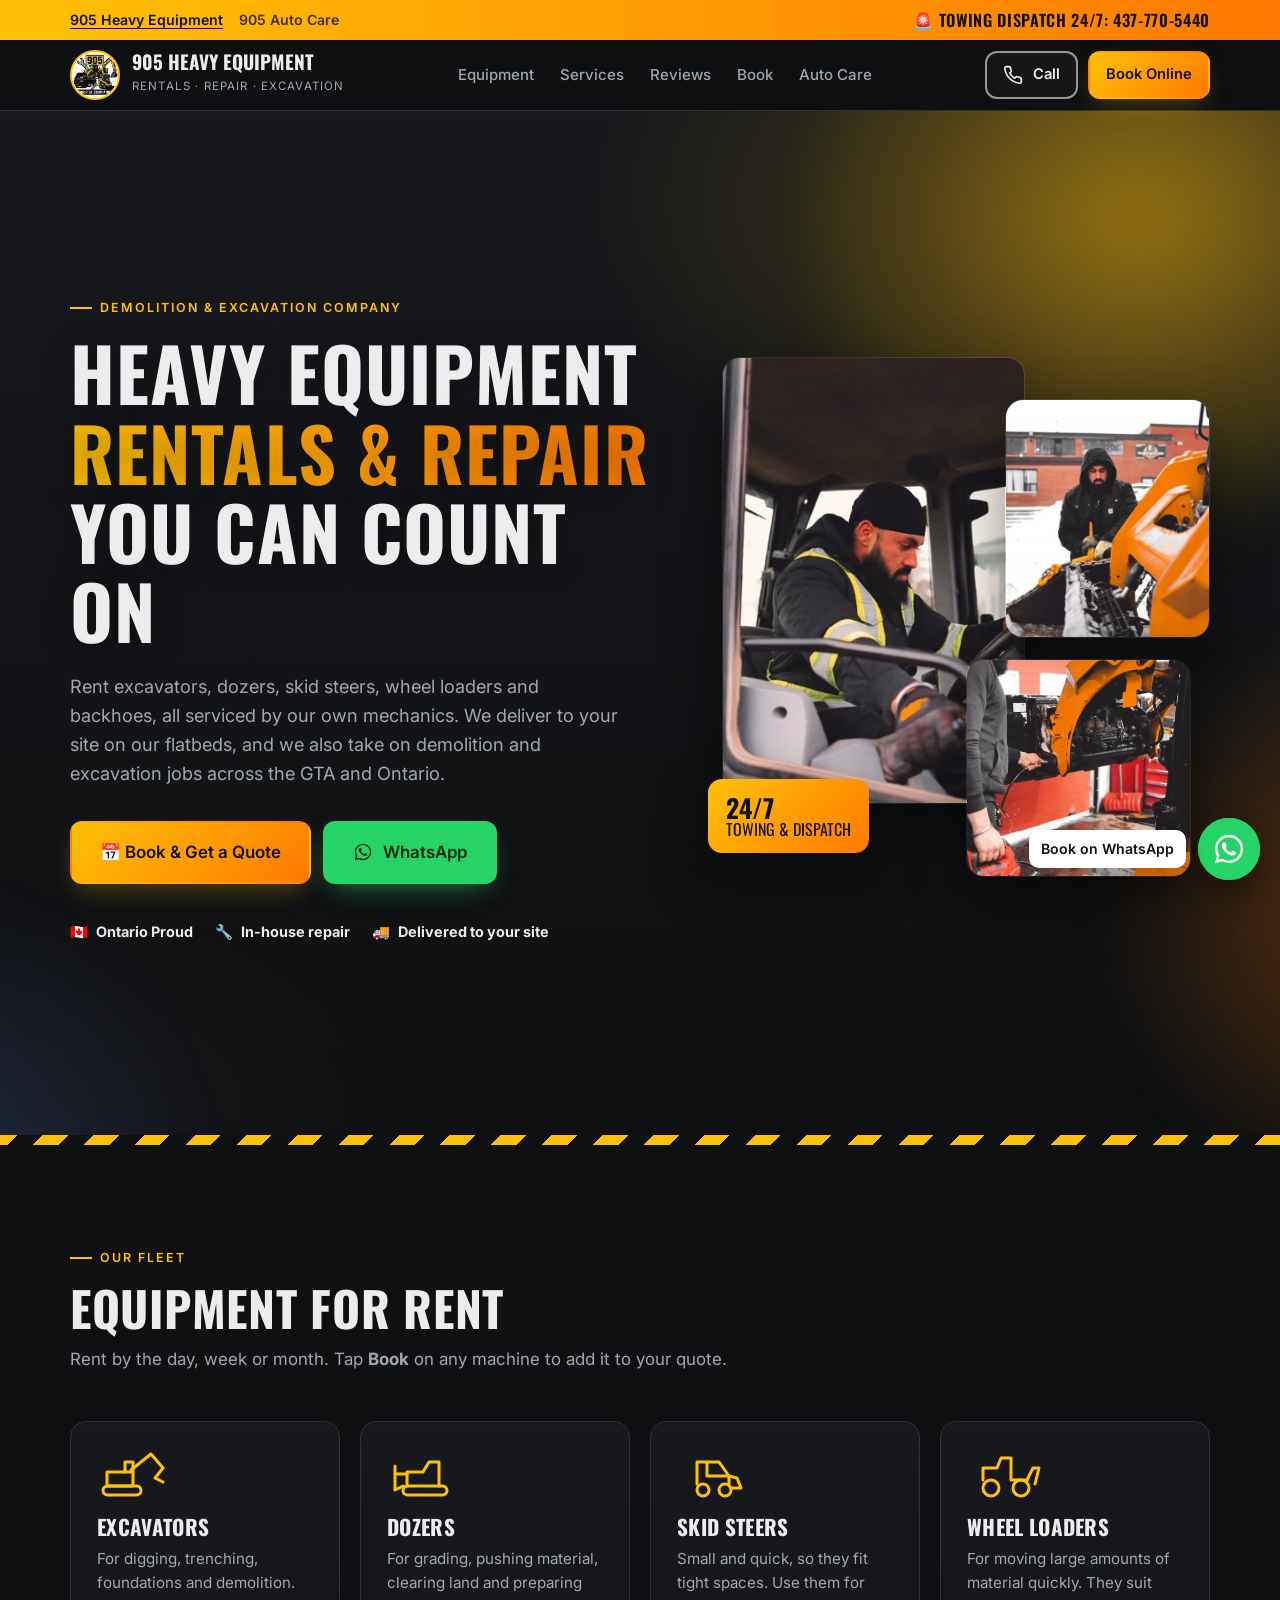
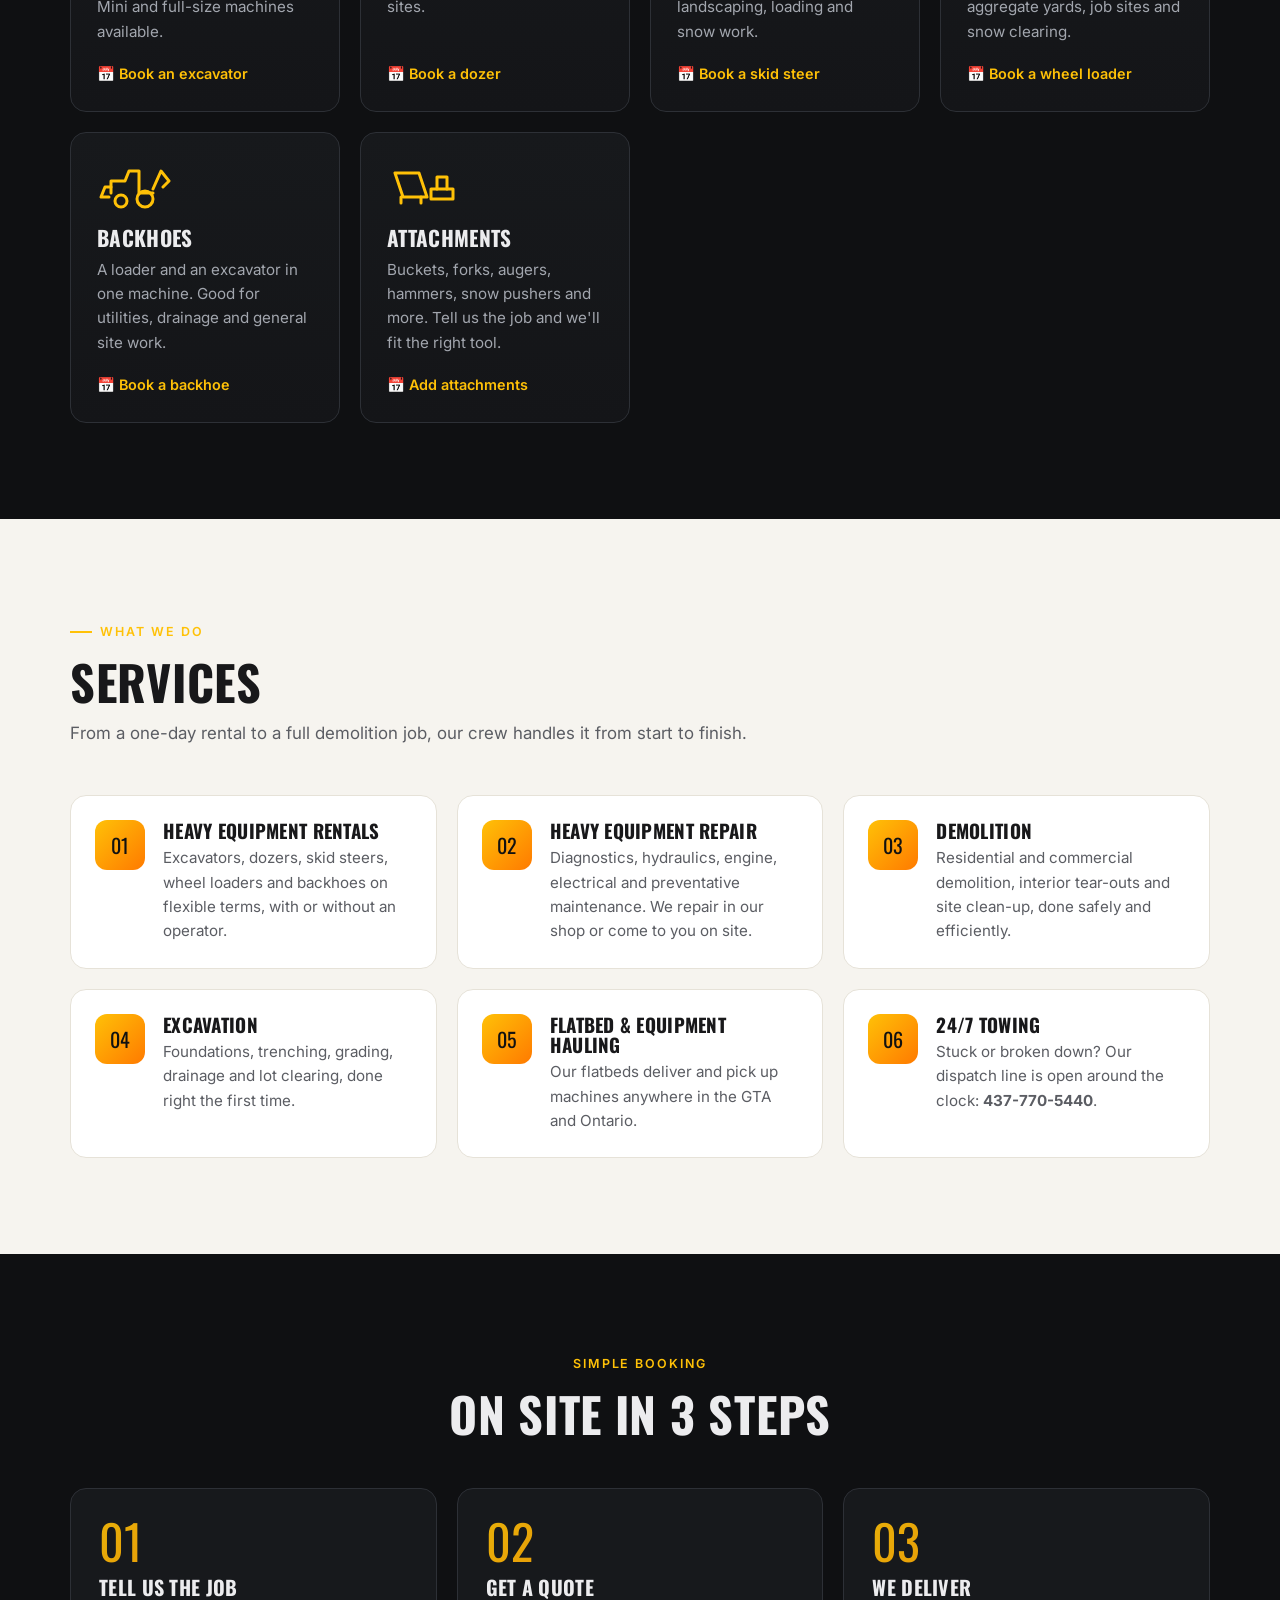
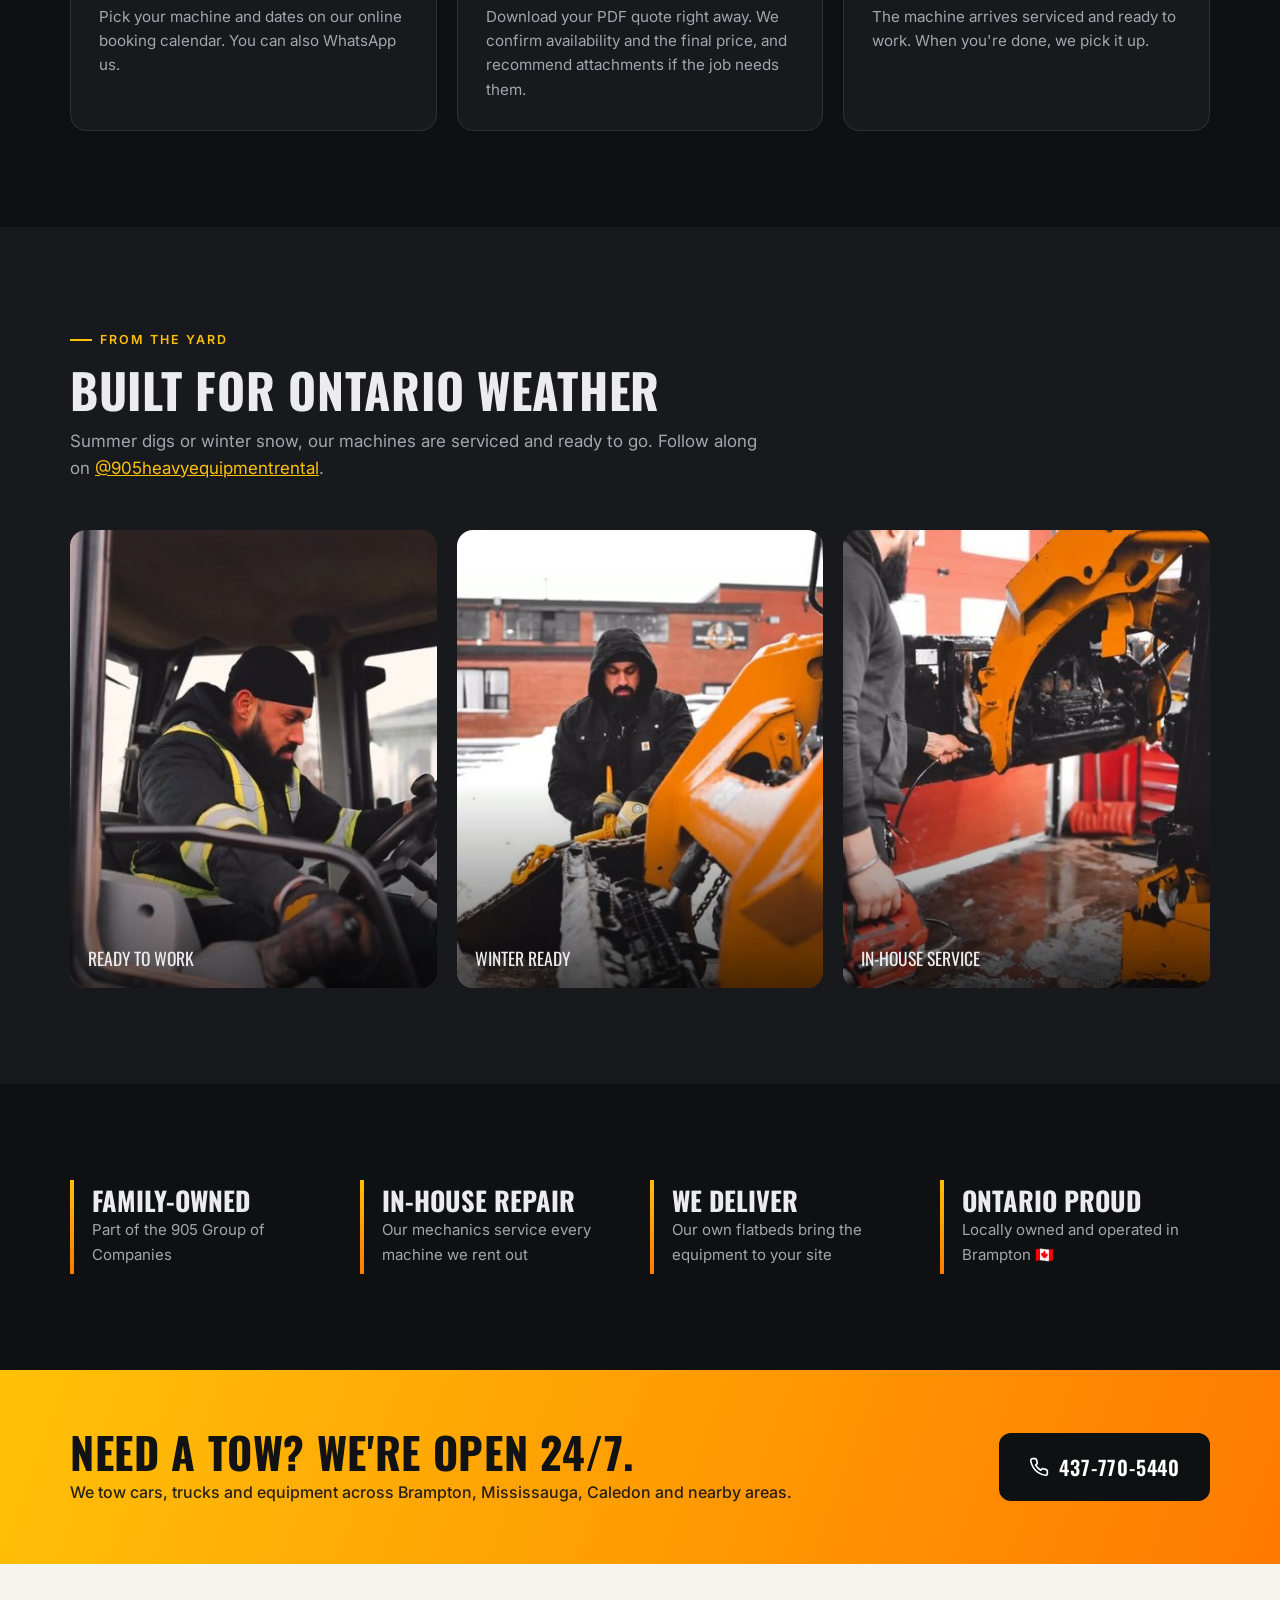
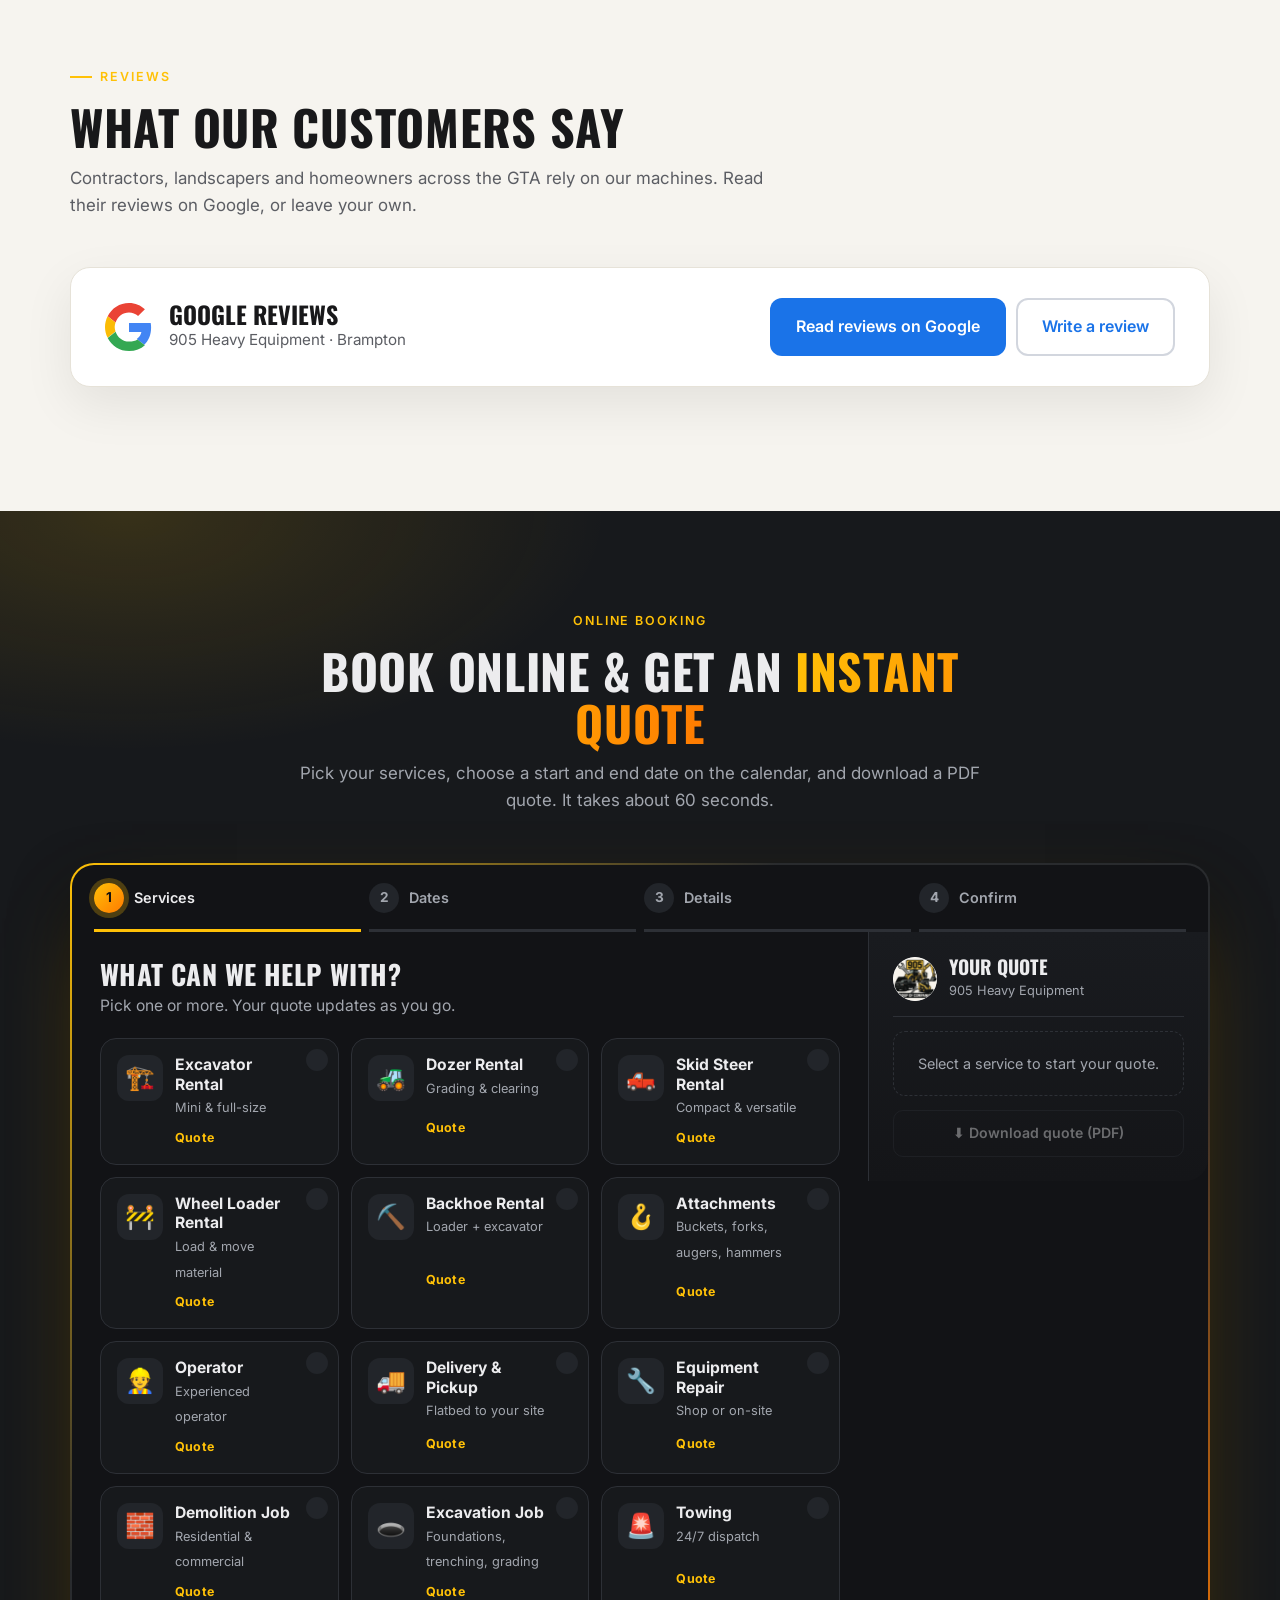
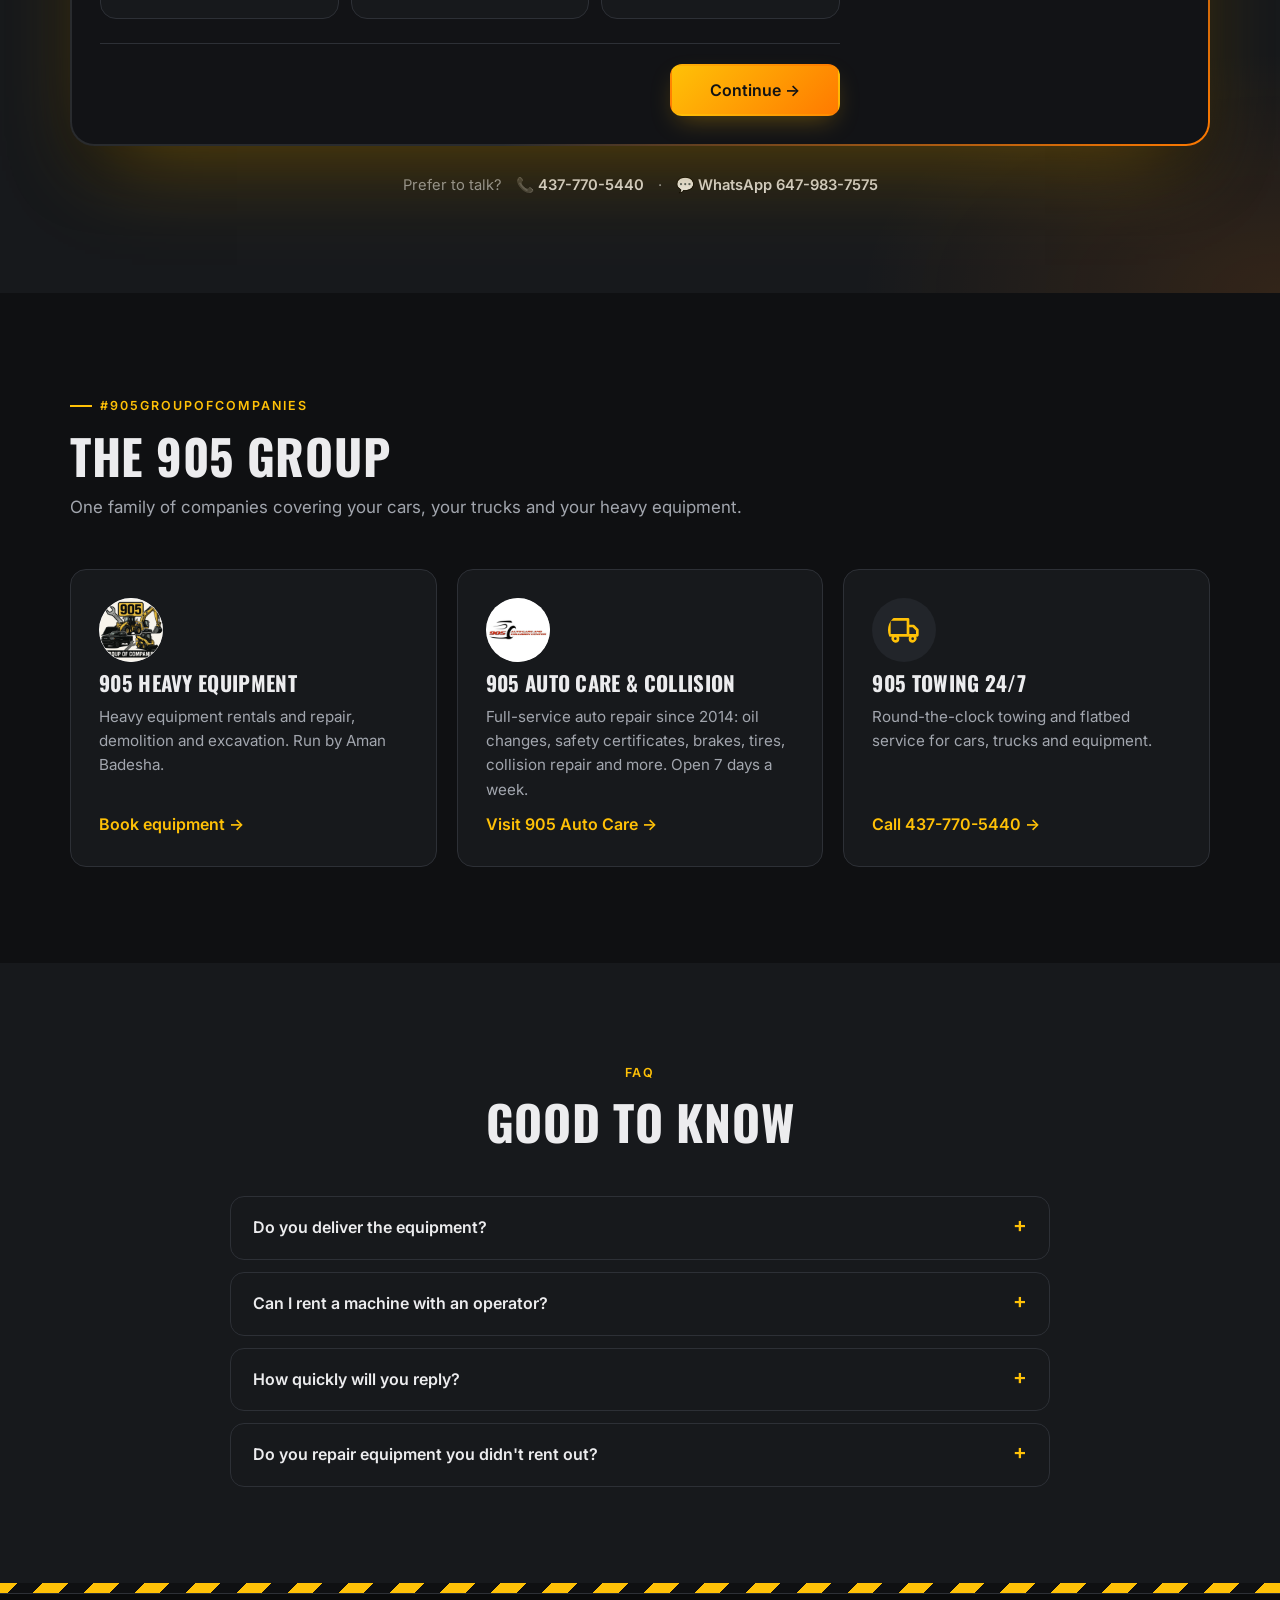
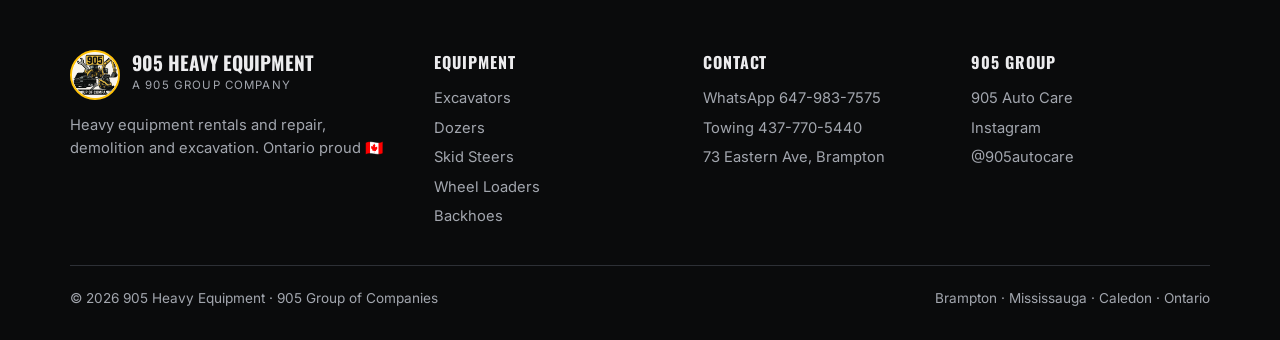
==== commit 5204373e: "Add booking calendar with live quotes, PDF quote download and vibrant theme - 4-step booking widget " ====
--- a/index.html
+++ b/index.html
@@ -67,7 +67,7 @@
     </nav>
     <div class="header-cta">
       <a class="btn btn-o" href="tel:+14377705440"><svg><use href="#i-phone"/></svg>Call</a>
-      <a class="btn btn-wa" href="#book"><svg><use href="#i-wa"/></svg>Book on WhatsApp</a>
+      <a class="btn btn-a" href="#book">Book Online</a>
     </div>
     <button class="menu-btn" aria-label="Open menu">☰</button>
   </div>
@@ -82,9 +82,9 @@
         <h1>Heavy Equipment <span class="accent">Rentals &amp; Repair</span> You Can Count On</h1>
         <p class="lead">Rent excavators, dozers, skid steers, wheel loaders and backhoes, all serviced by our own mechanics. We deliver to your site on our flatbeds, and we also take on demolition and excavation jobs across the GTA and Ontario.</p>
         <div class="ctas">
-          <a class="btn btn-wa btn-lg" href="#book"><svg><use href="#i-wa"/></svg>Book Equipment on WhatsApp</a>
-          <a class="btn btn-o btn-lg" href="tel:+14377705440"><svg><use href="#i-phone"/></svg>437-770-5440</a>
-        </div>
+          <a class="btn btn-a btn-lg" href="#book">📅 Book &amp; Get a Quote</a>
+          <a class="btn btn-wa btn-lg" href="https://wa.me/16479837575" target="_blank" rel="noopener"><svg><use href="#i-wa"/></svg>WhatsApp</a>
+          </div>
         <div class="trust">
           <span>🇨🇦 <b>Ontario Proud</b></span>
           <span>🔧 <b>In-house repair</b></span>
@@ -107,44 +107,44 @@
       <div class="head reveal">
         <span class="eyebrow">Our Fleet</span>
         <h2>Equipment for Rent</h2>
-        <p>Rent by the day, week or month. Tap <b>Book</b> on any machine to check availability on WhatsApp.</p>
+        <p>Rent by the day, week or month. Tap <b>Book</b> on any machine to add it to your quote.</p>
       </div>
       <div class="grid cards">
         <article class="card reveal">
           <svg class="ico" viewBox="0 0 76 52" fill="none" stroke="currentColor" stroke-width="3" stroke-linejoin="round" stroke-linecap="round"><rect x="6" y="38" width="38" height="9" rx="4.5"/><rect x="10" y="24" width="26" height="14"/><path d="M28 24V14h8v10"/><path d="M34 22 54 6l12 14"/><path d="M66 20l-8 10 8 4"/></svg>
           <h3>Excavators</h3>
           <p>For digging, trenching, foundations and demolition. Mini and full-size machines available.</p>
-          <a class="book" href="#book" data-preselect="Excavator"><svg><use href="#i-wa"/></svg>Book an excavator</a>
+          <a class="book" href="#book" data-book="exc">📅 Book an excavator</a>
         </article>
         <article class="card reveal">
           <svg class="ico" viewBox="0 0 76 52" fill="none" stroke="currentColor" stroke-width="3" stroke-linejoin="round" stroke-linecap="round"><rect x="16" y="38" width="44" height="9" rx="4.5"/><path d="M20 38V24h16l6-10h10v24"/><path d="M8 18v24l8-4"/><path d="M8 26h12"/></svg>
           <h3>Dozers</h3>
           <p>For grading, pushing material, clearing land and preparing sites.</p>
-          <a class="book" href="#book" data-preselect="Dozer"><svg><use href="#i-wa"/></svg>Book a dozer</a>
+          <a class="book" href="#book" data-book="doz">📅 Book a dozer</a>
         </article>
         <article class="card reveal">
           <svg class="ico" viewBox="0 0 76 52" fill="none" stroke="currentColor" stroke-width="3" stroke-linejoin="round" stroke-linecap="round"><circle cx="26" cy="42" r="6"/><circle cx="48" cy="42" r="6"/><path d="M20 36V14h22l10 14v8"/><path d="M30 14v14h22"/><path d="M52 28l8 2 4 10H54"/></svg>
           <h3>Skid Steers</h3>
           <p>Small and quick, so they fit tight spaces. Use them for landscaping, loading and snow work.</p>
-          <a class="book" href="#book" data-preselect="Skid Steer"><svg><use href="#i-wa"/></svg>Book a skid steer</a>
+          <a class="book" href="#book" data-book="skid">📅 Book a skid steer</a>
         </article>
         <article class="card reveal">
           <svg class="ico" viewBox="0 0 76 52" fill="none" stroke="currentColor" stroke-width="3" stroke-linejoin="round" stroke-linecap="round"><circle cx="24" cy="40" r="8"/><circle cx="54" cy="40" r="8"/><path d="M16 32V20h14l4-10h10v22h16"/><path d="M60 32 66 20h6l-4 16"/></svg>
           <h3>Wheel Loaders</h3>
           <p>For moving large amounts of material quickly. They suit aggregate yards, job sites and snow clearing.</p>
-          <a class="book" href="#book" data-preselect="Wheel Loader"><svg><use href="#i-wa"/></svg>Book a wheel loader</a>
+          <a class="book" href="#book" data-book="wl">📅 Book a wheel loader</a>
         </article>
         <article class="card reveal">
           <svg class="ico" viewBox="0 0 76 52" fill="none" stroke="currentColor" stroke-width="3" stroke-linejoin="round" stroke-linecap="round"><circle cx="24" cy="42" r="6"/><circle cx="48" cy="40" r="8"/><path d="M14 34V22h14l4-10h10v22h14"/><path d="M14 28H8l-4 10h8"/><path d="M56 30l8-18 8 10-6 6"/></svg>
           <h3>Backhoes</h3>
           <p>A loader and an excavator in one machine. Good for utilities, drainage and general site work.</p>
-          <a class="book" href="#book" data-preselect="Backhoe"><svg><use href="#i-wa"/></svg>Book a backhoe</a>
+          <a class="book" href="#book" data-book="bh">📅 Book a backhoe</a>
         </article>
         <article class="card reveal">
           <svg class="ico" viewBox="0 0 76 52" fill="none" stroke="currentColor" stroke-width="3" stroke-linejoin="round" stroke-linecap="round"><path d="M8 14h24l8 24H16z"/><path d="M44 30h22v10H44z"/><path d="M50 30V18h10v12"/><path d="M14 38v6M34 38v6"/></svg>
           <h3>Attachments</h3>
           <p>Buckets, forks, augers, hammers, snow pushers and more. Tell us the job and we'll fit the right tool.</p>
-          <a class="book" href="#book" data-preselect="Attachments"><svg><use href="#i-wa"/></svg>Ask about attachments</a>
+          <a class="book" href="#book" data-book="att">📅 Add attachments</a>
         </article>
       </div>
     </div>
@@ -177,8 +177,8 @@
         <h2>On Site in 3 Steps</h2>
       </div>
       <div class="grid steps">
-        <div class="step reveal"><h3>Tell us the job</h3><p>Fill in the booking form or send us a WhatsApp message with the machine, dates and site address.</p></div>
-        <div class="step reveal"><h3>Get a quote</h3><p>We reply on WhatsApp to confirm availability and pricing, and recommend attachments if the job needs them.</p></div>
+        <div class="step reveal"><h3>Tell us the job</h3><p>Pick your machine and dates on our online booking calendar. You can also WhatsApp us.</p></div>
+        <div class="step reveal"><h3>Get a quote</h3><p>Download your PDF quote right away. We confirm availability and the final price, and recommend attachments if the job needs them.</p></div>
         <div class="step reveal"><h3>We deliver</h3><p>The machine arrives serviced and ready to work. When you're done, we pick it up.</p></div>
       </div>
     </div>
@@ -245,82 +245,15 @@
   </section>
 
   <!-- BOOK -->
-  <section id="book" class="alt">
-    <div class="wrap book-wrap">
-      <div class="book-side reveal">
-        <span class="eyebrow">Book Now</span>
-        <h2 style="font-size:clamp(2rem,4.2vw,3rem)">Book Equipment<br>on <span style="color:var(--wa)">WhatsApp</span></h2>
-        <p style="color:var(--muted);margin-top:14px;font-size:1.06rem">Fill in the form and tap send. WhatsApp opens with your booking already written out, and we'll reply with availability and a quote.</p>
-        <ul class="info-list">
-          <li><span class="ic"><svg><use href="#i-wa"/></svg></span><div><small>WhatsApp · Call · Text</small><a href="https://wa.me/16479837575" target="_blank" rel="noopener">647-983-7575</a></div></li>
-          <li><span class="ic"><svg><use href="#i-phone"/></svg></span><div><small>Towing Dispatch 24/7</small><a href="tel:+14377705440">437-770-5440</a></div></li>
-          <li><span class="ic"><svg><use href="#i-pin"/></svg></span><div><small>Yard</small><a href="https://maps.google.com/?q=73+Eastern+Ave+Brampton+ON+L6W+1X9" target="_blank" rel="noopener">73 Eastern Ave, Brampton, ON</a></div></li>
-          <li><span class="ic"><svg><use href="#i-ig"/></svg></span><div><small>Instagram</small><a href="https://www.instagram.com/905heavyequipmentrental/" target="_blank" rel="noopener">@905heavyequipmentrental</a></div></li>
-        </ul>
-        <div class="quick">
-          <p>Or send a quick message:</p>
-          <div class="chips">
-            <a class="chip" data-wa-text="Hi 905 Heavy Equipment, I'd like a quote to rent an excavator.">Excavator quote</a>
-            <a class="chip" data-wa-text="Hi 905 Heavy Equipment, is a skid steer available this week?">Skid steer this week</a>
-            <a class="chip" data-wa-text="Hi 905 Heavy Equipment, I need my machine repaired. Can you help?">Equipment repair</a>
-            <a class="chip" data-wa-text="Hi 905 Heavy Equipment, I'd like a quote for a demolition / excavation job.">Demo / excavation job</a>
-          </div>
-        </div>
-      </div>
-
-      <form class="book reveal" data-title="Equipment Booking – 905 Heavy Equipment" novalidate>
-        <div class="fh">
-          <h3>Booking Request</h3>
-          <span class="wa-pill"><svg><use href="#i-wa"/></svg>Replies on WhatsApp</span>
-        </div>
-        <label class="f">What do you need?
-          <select name="service" data-label="Service" required>
-            <option>Equipment Rental</option>
-            <option>Rental with Operator</option>
-            <option>Equipment Repair</option>
-            <option>Demolition</option>
-            <option>Excavation</option>
-            <option>Flatbed / Hauling</option>
-            <option>Towing</option>
-          </select>
-        </label>
-        <fieldset data-label="Equipment">
-          <legend>Equipment (pick all that apply)</legend>
-          <div class="pick">
-            <label><input type="checkbox" value="Excavator"><span>Excavator</span></label>
-            <label><input type="checkbox" value="Dozer"><span>Dozer</span></label>
-            <label><input type="checkbox" value="Skid Steer"><span>Skid Steer</span></label>
-            <label><input type="checkbox" value="Wheel Loader"><span>Wheel Loader</span></label>
-            <label><input type="checkbox" value="Backhoe"><span>Backhoe</span></label>
-            <label><input type="checkbox" value="Attachments"><span>Attachments</span></label>
-            <label><input type="checkbox" value="Not sure – recommend one"><span>Not sure</span></label>
-          </div>
-        </fieldset>
-        <div class="row">
-          <label class="f">Start date<input type="date" name="start" data-label="Start date" required></label>
-          <label class="f">How long?
-            <select name="duration" data-label="Duration">
-              <option>1 day</option><option>2–3 days</option><option>1 week</option><option>2 weeks</option><option>1 month</option><option>Longer / ongoing</option><option>Not sure yet</option>
-            </select>
-          </label>
-        </div>
-        <div class="row">
-          <label class="f">Job site (city or address)<input name="site" data-label="Job site" placeholder="e.g. Caledon, ON" required></label>
-          <label class="f">Delivery
-            <select name="delivery" data-label="Delivery">
-              <option>Deliver to my site</option><option>I'll pick up</option>
-            </select>
-          </label>
-        </div>
-        <div class="row">
-          <label class="f">Your name<input name="name" data-label="Name" autocomplete="name" required></label>
-          <label class="f">Phone<input name="phone" type="tel" data-label="Phone" autocomplete="tel" placeholder="(647) 000-0000" required></label>
-        </div>
-        <label class="f">Job details<textarea name="details" data-label="Details" placeholder="What's the job? Ground conditions, access, attachments needed…"></textarea></label>
-        <p class="err" role="alert"></p>
-        <button class="btn btn-wa btn-lg btn-block" type="submit"><svg><use href="#i-wa"/></svg>Send Booking on WhatsApp</button>
-        <p class="fine">No app? Call or text <a href="tel:+16479837575">647-983-7575</a>.</p>
-      </form>
+  <section id="book" class="book-sec">
+    <div class="wrap">
+      <div class="head center reveal">
+        <span class="eyebrow">Online Booking</span>
+        <h2>Book Online &amp; Get an <span class="grad">Instant Quote</span></h2>
+        <p>Pick your services, choose a start and end date on the calendar, and download a PDF quote. It takes about 60 seconds.</p>
+      </div>
+      <div class="booker reveal" data-booker="heavy"></div>
+      <div class="book-alt reveal"><span>Prefer to talk?</span><a class="lnk" href="tel:+14377705440">📞 437-770-5440</a><span>·</span><a class="lnk" href="https://wa.me/16479837575" target="_blank" rel="noopener">💬 WhatsApp 647-983-7575</a></div>
     </div>
   </section>
 
@@ -364,8 +297,8 @@
       </div>
       <div class="faq">
         <details class="reveal"><summary>Do you deliver the equipment?</summary><p>Yes. Our own flatbeds deliver to job sites and pick up when you're done. Include your site address when you book and we'll quote delivery too.</p></details>
-        <details class="reveal"><summary>Can I rent a machine with an operator?</summary><p>Yes. Choose "Rental with Operator" on the booking form and tell us about the job.</p></details>
-        <details class="reveal"><summary>How quickly will you reply?</summary><p>Booking requests come straight to our WhatsApp, and we reply as fast as we can. For anything urgent, call our 24/7 dispatch at 437-770-5440.</p></details>
+        <details class="reveal"><summary>Can I rent a machine with an operator?</summary><p>Yes. Add "Operator" when you book online, or tell us in the notes.</p></details>
+        <details class="reveal"><summary>How quickly will you reply?</summary><p>Online bookings come straight to our team, and we confirm as fast as we can, usually the same day. For anything urgent, call our 24/7 dispatch at 437-770-5440.</p></details>
         <details class="reveal"><summary>Do you repair equipment you didn't rent out?</summary><p>Yes. We repair and service heavy equipment of all kinds, in our shop or on site. Send us the make, model and the problem on WhatsApp.</p></details>
       </div>
     </div>
@@ -391,10 +324,12 @@
 <a class="wa-float" href="https://wa.me/16479837575?text=Hi%20905%20Heavy%20Equipment%2C%20I%27d%20like%20to%20book%20a%20machine." target="_blank" rel="noopener" aria-label="Chat on WhatsApp"><span class="tip">Book on WhatsApp</span><svg><use href="#i-wa"/></svg></a>
 <div class="callbar">
   <a class="c-call" href="tel:+14377705440"><svg><use href="#i-phone"/></svg>Call Dispatch</a>
-  <a class="c-wa" href="#book"><svg><use href="#i-wa"/></svg>Book Now</a>
+  <a class="c-wa" href="#book">📅 Book Online</a>
 </div>
 
 <script src="assets/reviews.js"></script>
+<script src="assets/booking-config.js"></script>
+<script src="assets/booking.js"></script>
 <script src="assets/site.js"></script>
 </body>
 </html>
--- a/assets/site.css
+++ b/assets/site.css
@@ -102,7 +102,7 @@
 .card .ico{width:76px;height:52px;margin-bottom:16px;color:var(--accent)}
 .card h3{font-size:1.32rem;margin-bottom:8px}
 .card p{color:var(--muted);font-size:.95rem;flex:1}
-.card .book{margin-top:18px;display:inline-flex;align-items:center;gap:8px;font-weight:600;font-size:.9rem;color:var(--wa);text-decoration:none}
+.card .book{margin-top:18px;display:inline-flex;align-items:center;gap:8px;font-weight:600;font-size:.9rem;color:var(--accent);text-decoration:none}
 .card .book:hover{text-decoration:underline}
 .card .book svg{width:18px;height:18px}
 
@@ -306,3 +306,223 @@
   footer.site .cols{grid-template-columns:1fr}
   .reviews-top{padding:24px}
 }
+
+/* ============================================================
+   VIBRANT THEME LAYER
+   ============================================================ */
+:root{ --accent2:#ff7a00; --glow:rgba(255,184,0,.35); }
+body.auto{ --accent2:#ff8a00; --glow:rgba(255,45,45,.35); }
+body.heavy{ --accent:#ffc107; --accent-d:#ffb300; }
+body.auto{ --accent:#ff2d2d; --accent-d:#e51f1f; }
+.grad,.hero h1 .accent{background:linear-gradient(100deg,var(--accent),var(--accent2));-webkit-background-clip:text;background-clip:text;color:transparent}
+.btn-a{background:linear-gradient(135deg,var(--accent),var(--accent2));box-shadow:0 10px 26px -8px var(--glow)}
+.btn-a:hover{background:linear-gradient(135deg,var(--accent-d),var(--accent2));transform:translateY(-1px);box-shadow:0 14px 30px -8px var(--glow)}
+.btn-wa{box-shadow:0 10px 26px -10px rgba(37,211,102,.6)}
+.btn-wa:hover{transform:translateY(-1px)}
+
+.hero::after{content:"";position:absolute;inset:-20%;z-index:-1;pointer-events:none;background:
+  radial-gradient(28% 34% at 78% 22%,color-mix(in srgb,var(--accent) 38%,transparent),transparent 70%),
+  radial-gradient(24% 30% at 92% 70%,color-mix(in srgb,var(--accent2) 30%,transparent),transparent 70%),
+  radial-gradient(26% 30% at 8% 88%,rgba(64,120,255,.16),transparent 70%);
+  filter:blur(20px);animation:drift 18s ease-in-out infinite alternate}
+@keyframes drift{to{transform:translate3d(-3%,2%,0) scale(1.05)}}
+.hero h1{text-shadow:0 2px 30px rgba(0,0,0,.25)}
+.collage figure{transition:transform .5s}
+.collage:hover .c1{transform:rotate(-1.5deg) scale(1.02)}
+.collage:hover .c2{transform:rotate(2deg) translateY(-6px)}
+.collage:hover .c3{transform:rotate(-2deg) translateY(6px)}
+.collage .badge{background:linear-gradient(135deg,var(--accent),var(--accent2))}
+
+.card{background:linear-gradient(180deg,var(--ink-2),#141518)}
+.card::before{content:"";position:absolute;inset:0;border-radius:inherit;padding:1px;background:linear-gradient(135deg,var(--accent),transparent 40%,transparent 60%,var(--accent2));-webkit-mask:linear-gradient(#000 0 0) content-box,linear-gradient(#000 0 0);-webkit-mask-composite:xor;mask-composite:exclude;opacity:0;transition:opacity .25s}
+.card:hover::before{opacity:1}
+.card:hover{box-shadow:0 24px 50px -18px var(--glow)}
+.svc .num{background:linear-gradient(135deg,var(--accent),var(--accent2));color:var(--on-accent)}
+body.heavy .svc .num{color:#111}
+.stat{border-image:linear-gradient(180deg,var(--accent),var(--accent2)) 1}
+.band{background:linear-gradient(110deg,var(--accent),var(--accent2))}
+.step::before{background:linear-gradient(135deg,var(--accent),var(--accent2));-webkit-background-clip:text;background-clip:text;color:transparent}
+.eyebrow{color:var(--accent)}
+body.auto .band,body.auto .topbar{color:#fff}
+.topbar{background:linear-gradient(90deg,var(--accent),var(--accent2))}
+
+/* ============================================================
+   BOOKING CALENDAR + QUOTE
+   ============================================================ */
+.book-sec{position:relative;background:
+  radial-gradient(800px 400px at 10% 0%,color-mix(in srgb,var(--accent) 14%,transparent),transparent 60%),
+  radial-gradient(700px 400px at 100% 100%,color-mix(in srgb,var(--accent2) 12%,transparent),transparent 60%),var(--ink-2)}
+.bk{position:relative;border-radius:24px;padding:2px;background:linear-gradient(135deg,var(--accent),rgba(255,255,255,.08) 35%,rgba(255,255,255,.08) 65%,var(--accent2));box-shadow:0 40px 90px -30px var(--glow),var(--shadow)}
+.bk>*{position:relative}
+.bk-steps{list-style:none;display:grid;grid-template-columns:repeat(4,1fr);background:#121316;border-radius:22px 22px 0 0;padding:18px 22px 0;gap:8px}
+.bk-steps li{display:flex;align-items:center;gap:10px;padding-bottom:16px;border-bottom:3px solid var(--line);color:var(--muted);font-weight:600;font-size:.9rem;transition:all .2s}
+.bk-steps b{width:30px;height:30px;border-radius:50%;display:grid;place-items:center;background:var(--ink-3);font-size:.85rem;flex:none;transition:all .2s}
+.bk-steps li.cur{color:var(--text);border-color:var(--accent)}
+.bk-steps li.cur b{background:linear-gradient(135deg,var(--accent),var(--accent2));color:var(--on-accent);box-shadow:0 0 0 5px color-mix(in srgb,var(--accent) 25%,transparent)}
+body.heavy .bk-steps li.cur b{color:#111}
+.bk-steps li.done{color:var(--text);border-color:color-mix(in srgb,var(--accent) 55%,transparent);cursor:pointer}
+.bk-steps li.done b{background:var(--wa);color:#06290f}
+.bk-body{display:grid;grid-template-columns:1fr 340px;background:#121316;border-radius:0 0 22px 22px}
+.bk-main{padding:28px;min-height:520px;display:flex;flex-direction:column;position:relative}
+.bk-pane{flex:1;animation:paneIn .35s ease}
+@keyframes paneIn{from{opacity:0;transform:translateX(14px)}to{opacity:1;transform:none}}
+.bk-pane h3{font-size:1.7rem}
+.bk-sub{color:var(--muted);margin:4px 0 20px;font-size:.98rem}
+.bk-nav{display:flex;justify-content:space-between;gap:12px;margin-top:24px;padding-top:20px;border-top:1px solid var(--line)}
+.bk-nav[hidden]{display:none}
+.bk-next{min-width:170px}
+
+.bk-svcs{display:grid;grid-template-columns:repeat(auto-fill,minmax(230px,1fr));gap:12px}
+.bk-svc{position:relative;display:grid;grid-template-columns:auto 1fr;grid-template-rows:auto auto;column-gap:12px;row-gap:8px;text-align:left;background:var(--ink-2);border:1.5px solid var(--line);border-radius:16px;padding:16px;color:var(--text);font:inherit;cursor:pointer;transition:all .18s}
+.bk-svc:hover{border-color:color-mix(in srgb,var(--accent) 60%,transparent);transform:translateY(-2px)}
+.bk-svc[aria-pressed=true]{border-color:var(--accent);background:linear-gradient(135deg,color-mix(in srgb,var(--accent) 16%,var(--ink-2)),var(--ink-2));box-shadow:0 12px 28px -14px var(--glow)}
+.bk-ico{grid-row:span 2;width:46px;height:46px;border-radius:12px;display:grid;place-items:center;font-size:1.5rem;background:var(--ink-3)}
+.bk-svc[aria-pressed=true] .bk-ico{background:linear-gradient(135deg,var(--accent),var(--accent2))}
+.bk-svc-t b{display:block;font-size:.98rem;line-height:1.25}
+.bk-svc-t small{color:var(--muted);font-size:.8rem}
+.bk-price{font-size:.78rem;font-weight:700;color:var(--accent);letter-spacing:.02em}
+.bk-tick{position:absolute;top:10px;right:10px;width:22px;height:22px;border-radius:50%;display:grid;place-items:center;font-size:.75rem;font-weight:800;background:var(--ink-3);color:transparent;transition:all .18s}
+.bk-svc[aria-pressed=true] .bk-tick{background:var(--wa);color:#06290f}
+
+.bk-cal{background:var(--ink-2);border:1px solid var(--line);border-radius:18px;padding:18px;max-width:460px}
+.bk-cal-h{display:flex;align-items:center;justify-content:space-between;margin-bottom:12px}
+.bk-cal-h strong{font-family:Oswald,sans-serif;text-transform:uppercase;font-size:1.2rem;letter-spacing:.04em}
+.bk-mnav{width:38px;height:38px;border-radius:10px;border:1px solid var(--line);background:var(--ink-3);color:var(--text);font-size:1.3rem;cursor:pointer}
+.bk-mnav:hover:not(:disabled){border-color:var(--accent);color:var(--accent)}
+.bk-mnav:disabled{opacity:.3;cursor:default}
+.bk-wd,.bk-days{display:grid;grid-template-columns:repeat(7,1fr);gap:4px;text-align:center}
+.bk-wd span{font-size:.72rem;color:var(--muted);font-weight:600;text-transform:uppercase;padding:4px 0}
+.bk-day{aspect-ratio:1;border-radius:12px;border:0;background:transparent;color:var(--text);font:inherit;font-weight:600;cursor:pointer;position:relative;transition:background .15s}
+.bk-day:hover:not(:disabled){background:var(--ink-3)}
+.bk-day.today::after{content:"";position:absolute;bottom:6px;left:50%;width:5px;height:5px;margin-left:-2.5px;border-radius:50%;background:var(--accent)}
+.bk-day.off{color:#4a4d54;cursor:default;text-decoration:line-through;text-decoration-color:#3a3d43}
+.bk-day.in{background:color-mix(in srgb,var(--accent) 18%,transparent);border-radius:4px}
+.bk-day.sel{background:linear-gradient(135deg,var(--accent),var(--accent2));color:var(--on-accent);box-shadow:0 8px 20px -8px var(--glow)}
+body.heavy .bk-day.sel{color:#111}
+.bk-day.sel.today::after{background:currentColor}
+.bk-range-info{margin-top:16px;padding:14px 16px;border-radius:12px;background:var(--ink-2);border:1px dashed var(--line);font-size:.95rem}
+.bk-range-info span{color:var(--muted)}
+.bk-gap{margin-top:14px;max-width:460px}
+.bk-slots-wrap{margin-top:20px}
+.bk-slot-day{font-weight:600;margin-bottom:10px}
+.bk-slot-g{margin-bottom:14px}
+.bk-slot-g small{display:block;color:var(--muted);font-size:.75rem;text-transform:uppercase;letter-spacing:.1em;margin-bottom:8px}
+.bk-slot-g>div{display:grid;grid-template-columns:repeat(auto-fill,minmax(96px,1fr));gap:8px}
+.bk-slot{padding:11px 6px;border-radius:10px;border:1.5px solid var(--line);background:var(--ink-2);color:var(--text);font:inherit;font-weight:600;font-size:.9rem;cursor:pointer;transition:all .15s}
+.bk-slot:hover{border-color:var(--accent);color:var(--accent)}
+.bk-slot.sel{background:linear-gradient(135deg,var(--accent),var(--accent2));border-color:transparent;color:var(--on-accent)}
+body.heavy .bk-slot.sel{color:#111}
+@media (min-width:1100px){
+  body.auto .bk-pane[data-p="1"]:not([hidden]){display:grid;grid-template-columns:auto 1fr;column-gap:24px;align-content:start}
+  body.auto .bk-pane[data-p="1"] h3,body.auto .bk-pane[data-p="1"] .bk-sub:first-of-type{grid-column:1/-1}
+  body.auto .bk-slots-wrap{margin-top:0}
+}
+
+.bk-form{display:grid;gap:14px}
+.bk-h4{font-family:Oswald,sans-serif;text-transform:uppercase;font-size:1rem;letter-spacing:.06em;color:var(--accent);margin-top:6px}
+.opt{color:#6b6f77;font-weight:400}
+
+.bk-review{display:grid;gap:10px}
+.bk-rv{display:grid;grid-template-columns:120px 1fr auto;gap:14px;align-items:start;background:var(--ink-2);border:1px solid var(--line);border-radius:14px;padding:16px}
+.bk-rv small{color:var(--muted);text-transform:uppercase;letter-spacing:.08em;font-size:.72rem;font-weight:600;padding-top:3px}
+.bk-rv button{background:none;border:0;color:var(--accent);font:inherit;font-weight:600;font-size:.88rem;cursor:pointer}
+.bk-pill{display:inline-block;background:var(--ink-3);border-radius:999px;padding:5px 11px;margin:0 6px 6px 0;font-size:.86rem}
+.muted{color:var(--muted)}
+.bk-send{display:grid;gap:10px;margin-top:20px}
+.bk-send .btn[hidden]{display:none}
+
+.bk-done{text-align:center;padding:20px 0}
+.bk-check{width:84px;height:84px;margin:0 auto 18px;border-radius:50%;display:grid;place-items:center;font-size:2.4rem;font-weight:800;color:#06290f;background:var(--wa);box-shadow:0 0 0 12px rgba(37,211,102,.15),0 0 0 24px rgba(37,211,102,.06);animation:pop .5s cubic-bezier(.2,1.6,.4,1)}
+@keyframes pop{from{transform:scale(.3);opacity:0}}
+.bk-done .bk-sub{max-width:460px;margin:8px auto 18px}
+.bk-refbox{display:inline-block;background:var(--ink-2);border:1px dashed var(--accent);border-radius:12px;padding:10px 18px;color:var(--muted);margin-bottom:22px}
+.bk-refbox b{color:var(--text);font-family:ui-monospace,Menlo,monospace;margin-left:6px}
+.bk-done-btns{display:flex;flex-wrap:wrap;justify-content:center;gap:10px}
+.bk-again{margin-top:22px;background:none;border:0;color:var(--muted);text-decoration:underline;font:inherit;cursor:pointer}
+
+.bk-quote{background:linear-gradient(180deg,#191b1f,#141518);border-left:1px solid var(--line);border-radius:0 0 22px 0;padding:24px;display:flex;flex-direction:column;gap:14px;position:sticky;top:80px;align-self:start}
+.bk-q-head{display:flex;align-items:center;gap:12px;padding-bottom:14px;border-bottom:1px solid var(--line)}
+.bk-q-head img{width:44px;height:44px;border-radius:50%;background:#fff}
+.bk-q-head b{font-family:Oswald,sans-serif;text-transform:uppercase;font-size:1.2rem;display:block;line-height:1.1}
+.bk-q-head small{color:var(--muted);font-size:.8rem}
+.bk-q-lines{display:grid;gap:10px}
+.bk-q-line{display:flex;justify-content:space-between;gap:10px;font-size:.92rem;animation:paneIn .25s ease}
+.bk-q-line em{color:var(--muted);font-style:normal;font-size:.82rem}
+.bk-q-line i{color:var(--accent);font-style:normal;font-weight:600}
+.bk-q-empty{color:var(--muted);font-size:.9rem;text-align:center;padding:20px 0;border:1px dashed var(--line);border-radius:12px}
+.bk-q-when{display:flex;gap:8px;font-size:.88rem;color:var(--text);background:var(--ink-3);border-radius:10px;padding:10px 12px}
+.bk-q-when:empty{display:none}
+.bk-q-total{display:grid;gap:6px;border-top:1px solid var(--line);padding-top:14px}
+.bk-q-total:empty{display:none}
+.bk-q-total div{display:flex;justify-content:space-between;font-size:.92rem;color:var(--muted)}
+.bk-q-total .grand{color:var(--text);font-size:1.15rem;margin-top:4px}
+.bk-q-total .grand b{font-family:Oswald,sans-serif;font-size:1.5rem;background:linear-gradient(100deg,var(--accent),var(--accent2));-webkit-background-clip:text;background-clip:text;color:transparent}
+.bk-q-note{font-size:.82rem;color:var(--muted);line-height:1.5}
+.bk-q-pdf{margin-top:auto;background:none;border:1px solid var(--line);color:var(--text);border-radius:10px;padding:11px;font:inherit;font-weight:600;font-size:.88rem;cursor:pointer}
+.bk-q-pdf:hover:not(:disabled){border-color:var(--accent);color:var(--accent)}
+.bk-q-pdf:disabled{opacity:.4;cursor:default}
+
+.bk-toast{position:absolute;left:50%;bottom:90px;transform:translate(-50%,10px);background:#fff;color:#111;font-weight:600;font-size:.9rem;padding:10px 16px;border-radius:10px;box-shadow:0 12px 30px rgba(0,0,0,.4);opacity:0;pointer-events:none;transition:all .2s;white-space:nowrap;z-index:5}
+.bk-toast.show{opacity:1;transform:translate(-50%,0)}
+
+.book-alt{display:flex;flex-wrap:wrap;align-items:center;justify-content:center;gap:10px 14px;margin-top:28px;color:var(--muted);font-size:.92rem}
+.book-alt a.lnk{color:var(--text);font-weight:600;text-decoration:none}
+.book-alt a.lnk:hover{color:var(--accent)}
+
+@media (max-width:980px){
+  .bk-body{grid-template-columns:1fr}
+  .bk-quote{position:static;border-left:0;border-top:1px solid var(--line);border-radius:0 0 22px 22px}
+  .bk-main{min-height:0}
+}
+@media (max-width:640px){
+  .bk-steps{padding:14px 12px 0}
+  .bk-steps span{display:none}
+  .bk-steps li{justify-content:center}
+  .bk-main{padding:20px 16px}
+  .bk-svcs{grid-template-columns:1fr}
+  .bk-rv{grid-template-columns:1fr auto}
+  .bk-rv small{grid-column:1/-1;padding:0}
+  .bk-nav .btn{flex:1;min-width:0}
+  .bk-cal{padding:12px}
+}
+
+/* ============================================================
+   PRINTABLE QUOTE (Download PDF)
+   ============================================================ */
+#quote-doc{display:none}
+@media print{
+  @page{size:letter;margin:14mm}
+  body{background:#fff !important;padding:0 !important}
+  body>*:not(#quote-doc){display:none !important}
+  #quote-doc{display:block;color:#1a1a1a;font-family:Inter,Arial,sans-serif;font-size:11pt;line-height:1.5}
+  #quote-doc h1,#quote-doc h2,#quote-doc h3{font-family:Oswald,Arial,sans-serif;text-transform:uppercase}
+  .qd-head{display:flex;justify-content:space-between;align-items:flex-start;gap:20px}
+  .qd-brand{display:flex;gap:14px;align-items:center}
+  .qd-brand img{width:70px;height:70px;border-radius:50%}
+  .qd-brand h1{font-size:18pt;line-height:1.1}
+  .qd-brand p{color:#555;font-size:9.5pt}
+  .qd-meta{text-align:right}
+  .qd-meta h2{font-size:26pt;color:var(--accent);letter-spacing:.06em;line-height:1}
+  body.heavy .qd-meta h2{color:#e0a100}
+  .qd-meta table{margin-left:auto;margin-top:6px;font-size:9.5pt}
+  .qd-meta td{padding:1px 0 1px 14px}
+  .qd-meta td:first-child{color:#777}
+  .qd-bar{height:5px;margin:16px 0 18px;background:linear-gradient(90deg,var(--accent),var(--accent2));-webkit-print-color-adjust:exact;print-color-adjust:exact}
+  .qd-cols{display:grid;grid-template-columns:repeat(3,1fr);gap:16px;margin-bottom:20px}
+  .qd-cols h3,.qd-notes h3{font-size:9pt;color:#777;letter-spacing:.08em;margin-bottom:4px}
+  .qd-items{width:100%;border-collapse:collapse}
+  .qd-items th{text-align:left;font-size:9pt;text-transform:uppercase;letter-spacing:.06em;color:#fff;background:#1a1a1a;padding:8px 10px;-webkit-print-color-adjust:exact;print-color-adjust:exact}
+  .qd-items td{padding:9px 10px;border-bottom:1px solid #e3e3e3;vertical-align:top}
+  .qd-items td small{color:#777}
+  .qd-items th:nth-child(n+2),.qd-items td:nth-child(n+2){text-align:right;white-space:nowrap}
+  .qd-tot{margin:14px 0 0 auto;width:300px}
+  .qd-tot div{display:flex;justify-content:space-between;padding:4px 10px}
+  .qd-tot .g{border-top:2px solid #1a1a1a;margin-top:4px;padding-top:8px;font-size:13pt}
+  .qd-notes{margin-top:20px;padding:12px;border:1px solid #e3e3e3;border-radius:6px}
+  .qd-foot{margin-top:30px;padding-top:14px;border-top:1px solid #e3e3e3;font-size:9pt;color:#555}
+  .qd-group{margin-top:6px;font-weight:600;color:#1a1a1a}
+}
+[hidden]{display:none !important}
+.bk-svc-t{padding-right:18px}
+.bk-day.in,.bk-day.in:hover:not(:disabled){background:color-mix(in srgb,var(--accent) 18%,transparent)}
+.bk-day.sel,.bk-day.sel:hover:not(:disabled){background:linear-gradient(135deg,var(--accent),var(--accent2))}
